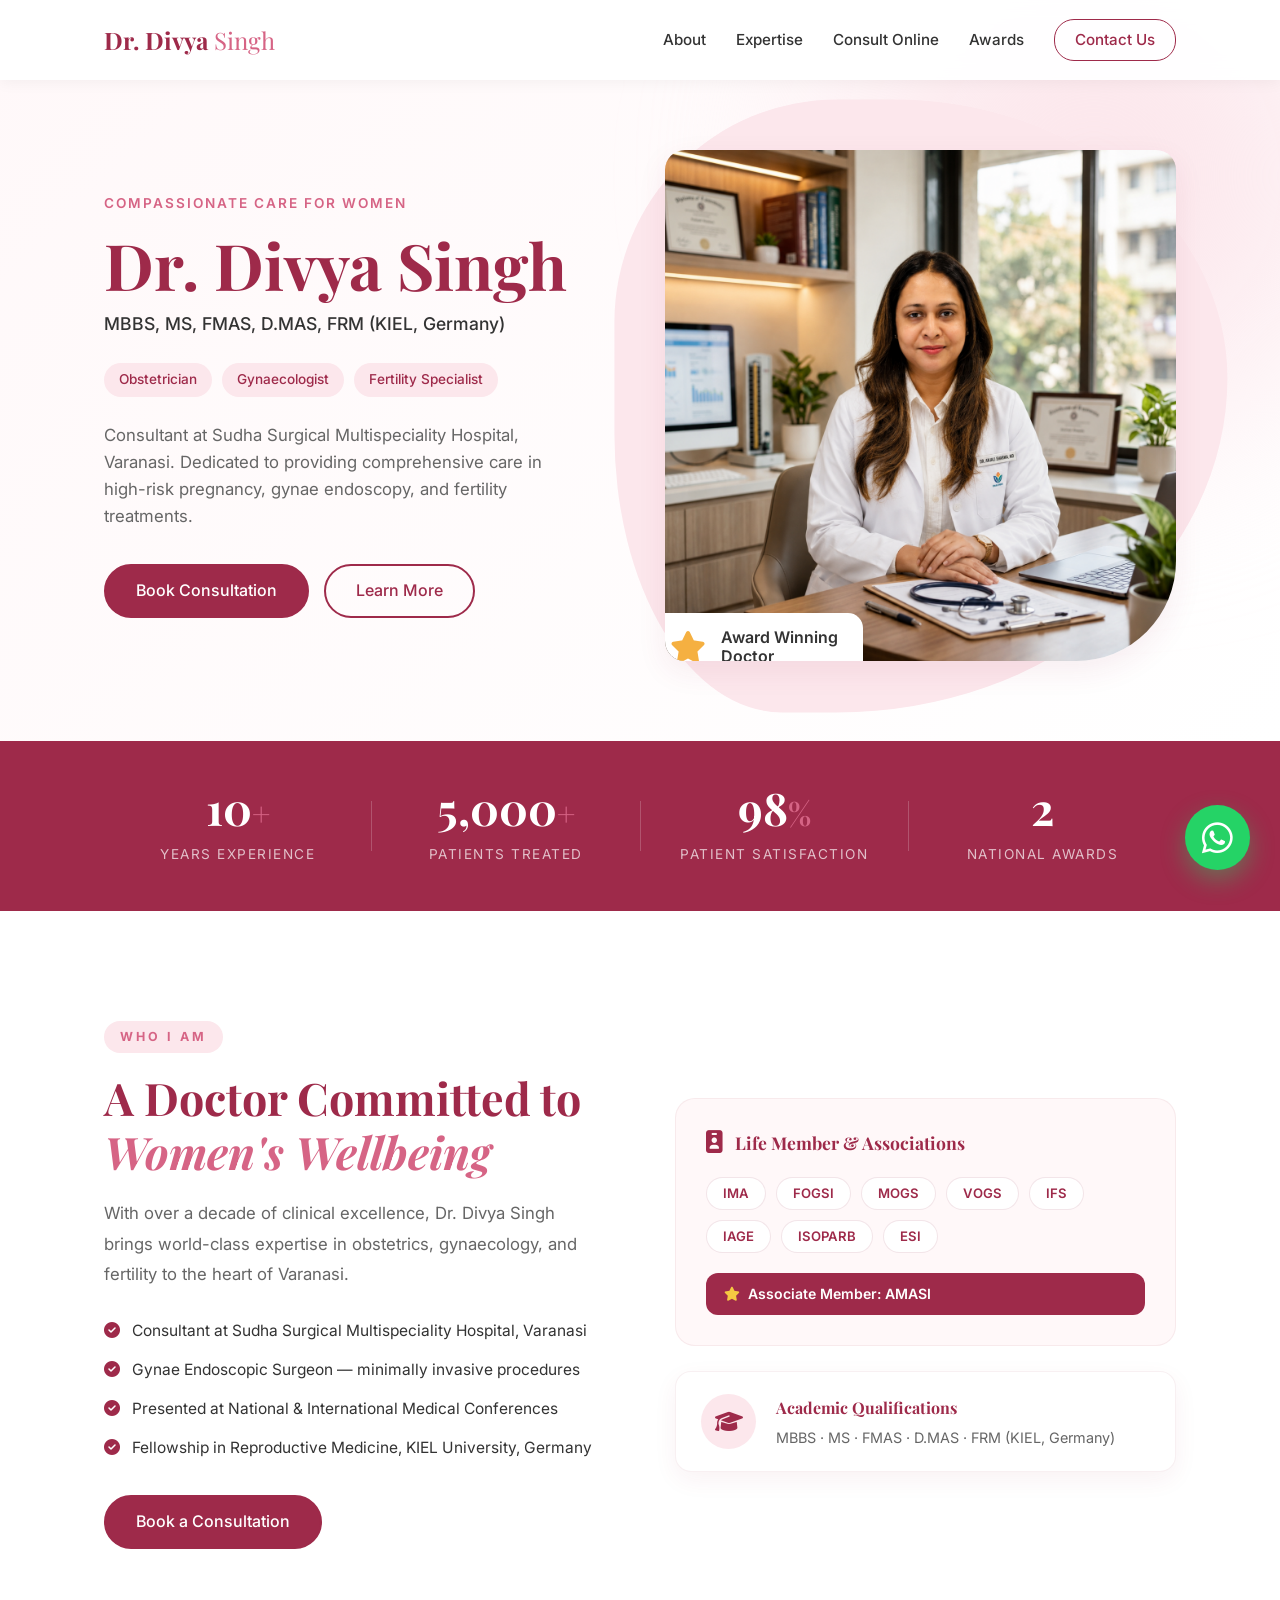
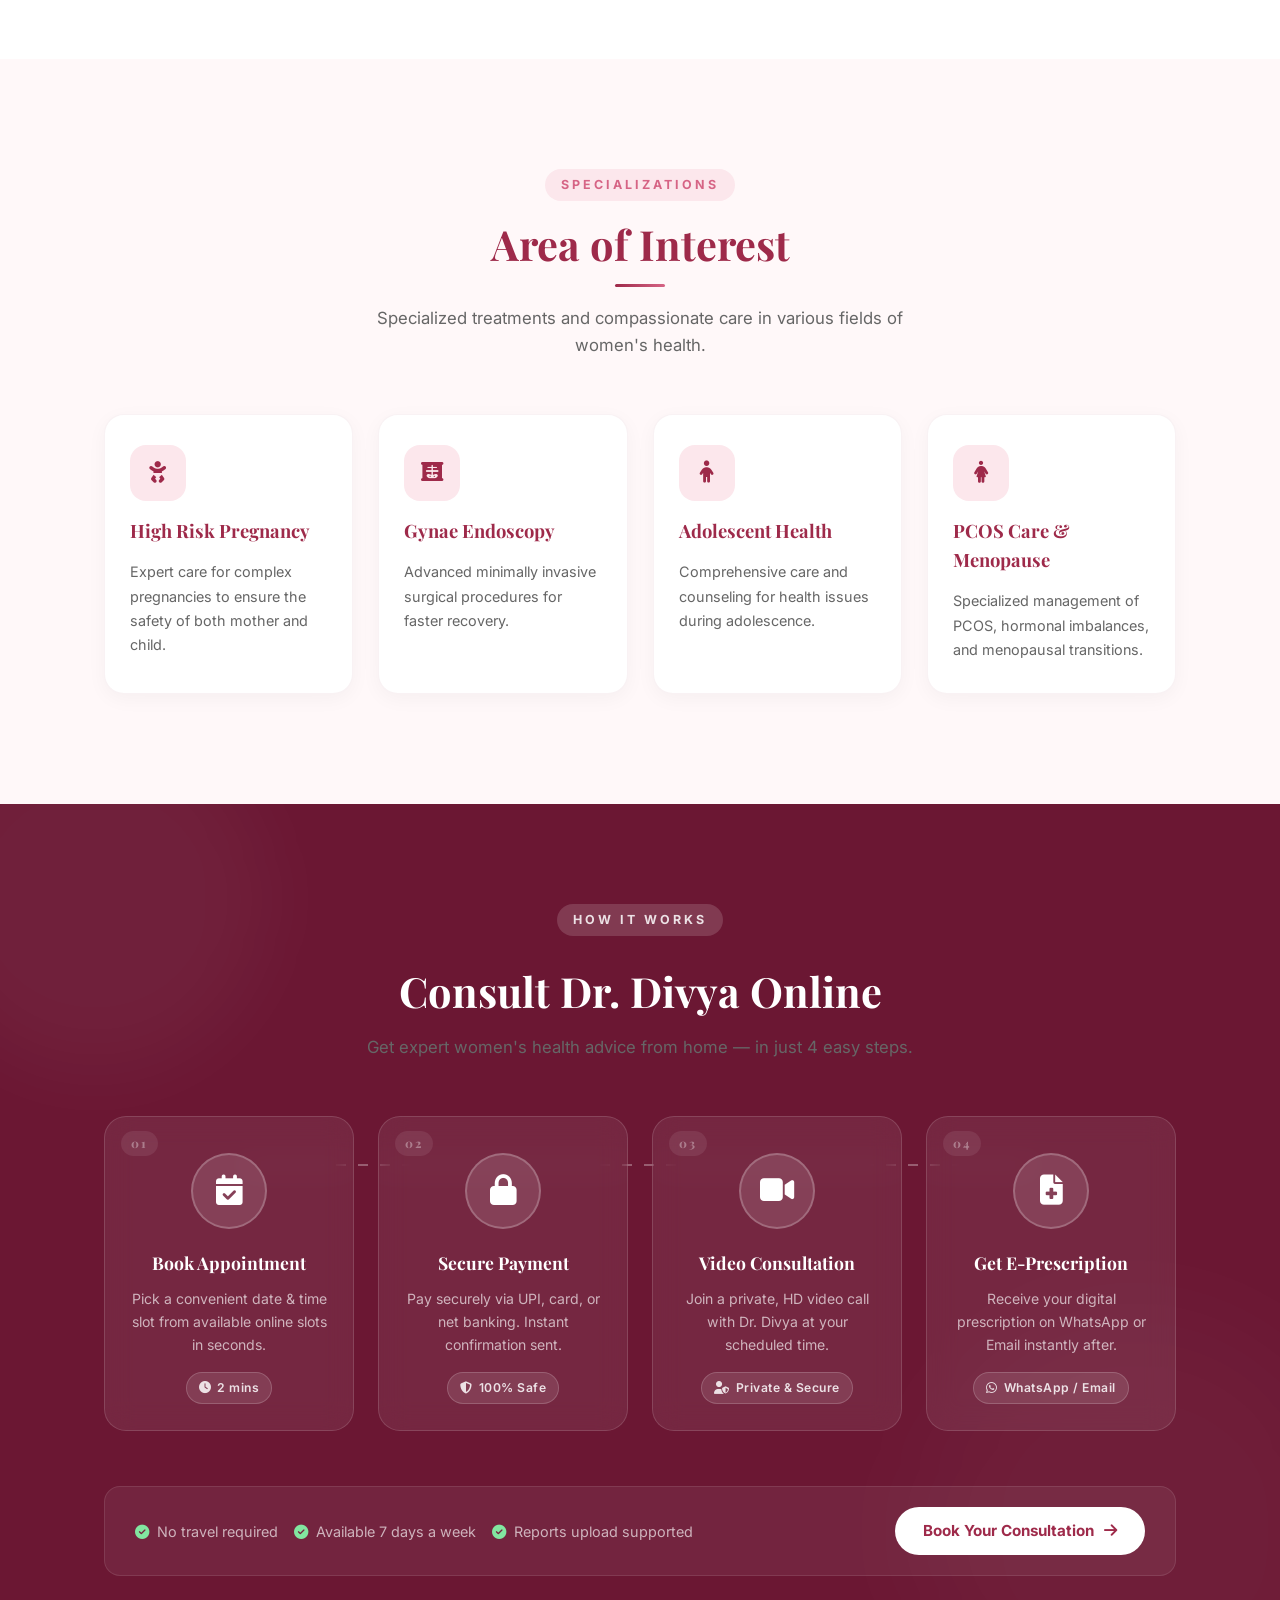
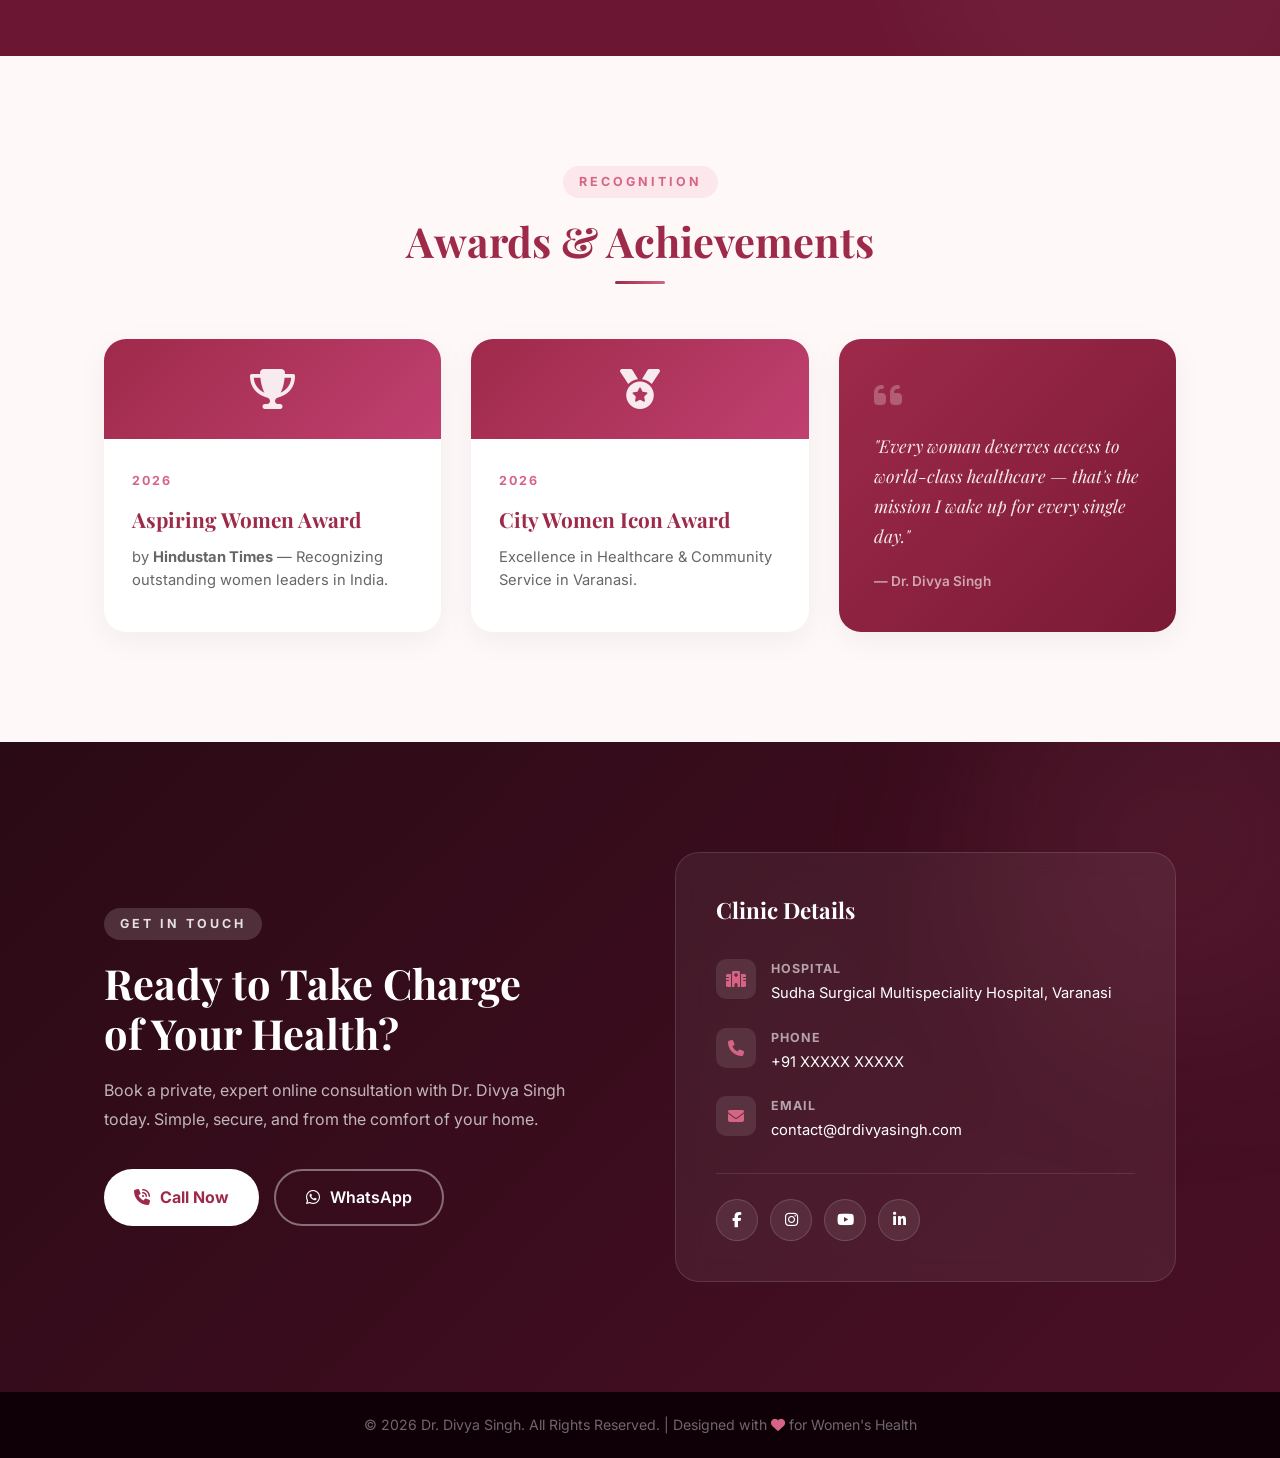
==== index.html @ b41fccde "first commit" ====
<!DOCTYPE html>
<html lang="en">

<head>
    <meta charset="UTF-8">
    <meta name="viewport" content="width=device-width, initial-scale=1.0">
    <title>Dr. Divya Singh | Obstetrician & Gynaecologist</title>
    <meta name="description"
        content="Dr. Divya Singh is a highly experienced Obstetrician, Gynaecologist, and Fertility Specialist in Varanasi.">
    <link rel="preconnect" href="https://fonts.googleapis.com">
    <link rel="preconnect" href="https://fonts.gstatic.com" crossorigin>
    <link
        href="https://fonts.googleapis.com/css2?family=Inter:wght@300;400;500;600&family=Playfair+Display:wght@500;600;700&display=swap"
        rel="stylesheet">
    <link rel="stylesheet" href="https://cdnjs.cloudflare.com/ajax/libs/font-awesome/6.4.0/css/all.min.css">
    <link rel="stylesheet" href="style.css">
</head>

<body>
    <!-- Navbar -->
    <nav class="navbar">
        <div class="container nav-container">
            <a href="#" class="logo">Dr. Divya <span>Singh</span></a>
            <ul class="nav-links">
                <li><a href="#about">About</a></li>
                <li><a href="#expertise">Expertise</a></li>
                <li><a href="#process">Consult Online</a></li>
                <li><a href="#awards">Awards</a></li>
                <li><a href="#contact" class="btn-outline">Contact Us</a></li>
            </ul>
            <div class="hamburger">
                <i class="fas fa-bars"></i>
            </div>
        </div>
    </nav>

    <!-- Hero Section -->
    <header class="hero" id="home">
        <div class="container hero-container">
            <div class="hero-content">
                <p class="subtitle">Compassionate Care for Women</p>
                <h1>Dr. Divya Singh</h1>
                <p class="qualifications">MBBS, MS, FMAS, D.MAS, FRM (KIEL, Germany)</p>
                <div class="hero-tags">
                    <span class="tag">Obstetrician</span>
                    <span class="tag">Gynaecologist</span>
                    <span class="tag">Fertility Specialist</span>
                </div>
                <p class="description">Consultant at Sudha Surgical Multispeciality Hospital, Varanasi. Dedicated to
                    providing comprehensive care in high-risk pregnancy, gynae endoscopy, and fertility treatments.</p>
                <div class="hero-buttons">
                    <a href="#contact" class="btn-primary">Book Consultation</a>
                    <a href="#about" class="btn-secondary">Learn More</a>
                </div>
            </div>
            <div class="hero-image">
                <div class="image-wrapper">
                    <img src="assets/dr_divya.png" alt="Dr. Divya Singh">
                    <div class="experience-badge">
                        <i class="fas fa-star"></i>
                        <span>Award Winning<br>Doctor</span>
                    </div>
                </div>
                <div class="blob-bg"></div>
            </div>
        </div>
    </header>

    <!-- Stats Bar -->
    <section class="stats-bar">
        <div class="container stats-container">
            <div class="stat-item">
                <span class="stat-number" data-target="10">0</span><span class="stat-suffix">+</span>
                <p>Years Experience</p>
            </div>
            <div class="stat-divider"></div>
            <div class="stat-item">
                <span class="stat-number" data-target="5000">0</span><span class="stat-suffix">+</span>
                <p>Patients Treated</p>
            </div>
            <div class="stat-divider"></div>
            <div class="stat-item">
                <span class="stat-number" data-target="98">0</span><span class="stat-suffix">%</span>
                <p>Patient Satisfaction</p>
            </div>
            <div class="stat-divider"></div>
            <div class="stat-item">
                <span class="stat-number" data-target="2">0</span><span class="stat-suffix"></span>
                <p>National Awards</p>
            </div>
        </div>
    </section>

    <!-- About Section -->
    <section class="about" id="about">
        <div class="container">
            <div class="about-layout">
                <div class="about-left reveal-left">
                    <span class="eyebrow-label">Who I Am</span>
                    <h2>A Doctor Committed to<br><em>Women's Wellbeing</em></h2>
                    <p class="about-lead">With over a decade of clinical excellence, Dr. Divya Singh brings world-class
                        expertise in obstetrics, gynaecology, and fertility to the heart of Varanasi.</p>
                    <div class="about-highlights">
                        <div class="highlight-row">
                            <i class="fas fa-circle-check"></i>
                            <span>Consultant at Sudha Surgical Multispeciality Hospital, Varanasi</span>
                        </div>
                        <div class="highlight-row">
                            <i class="fas fa-circle-check"></i>
                            <span>Gynae Endoscopic Surgeon — minimally invasive procedures</span>
                        </div>
                        <div class="highlight-row">
                            <i class="fas fa-circle-check"></i>
                            <span>Presented at National & International Medical Conferences</span>
                        </div>
                        <div class="highlight-row">
                            <i class="fas fa-circle-check"></i>
                            <span>Fellowship in Reproductive Medicine, KIEL University, Germany</span>
                        </div>
                    </div>
                    <a href="#contact" class="btn-primary">Book a Consultation</a>
                </div>
                <div class="about-right reveal-right">
                    <div class="memberships-card">
                        <div class="memberships-header">
                            <i class="fas fa-id-badge"></i>
                            <h3>Life Member & Associations</h3>
                        </div>
                        <div class="membership-chips">
                            <span>IMA</span>
                            <span>FOGSI</span>
                            <span>MOGS</span>
                            <span>VOGS</span>
                            <span>IFS</span>
                            <span>IAGE</span>
                            <span>ISOPARB</span>
                            <span>ESI</span>
                        </div>
                        <div class="associate-tag">
                            <i class="fas fa-star"></i> Associate Member: AMASI
                        </div>
                    </div>
                    <div class="qual-card">
                        <div class="qual-icon"><i class="fas fa-graduation-cap"></i></div>
                        <div>
                            <h4>Academic Qualifications</h4>
                            <p>MBBS · MS · FMAS · D.MAS · FRM (KIEL, Germany)</p>
                        </div>
                    </div>
                </div>
            </div>
        </div>
    </section>

    <!-- Expertise Section -->
    <section class="expertise" id="expertise">
        <div class="container">
            <div class="section-title text-center reveal-up">
                <span class="eyebrow-label">Specializations</span>
                <h2>Area of Interest</h2>
                <div class="divider"></div>
                <p>Specialized treatments and compassionate care in various fields of women's health.</p>
            </div>
            <div class="expertise-grid">
                <div class="expertise-card">
                    <div class="icon-circle">
                        <i class="fas fa-baby"></i>
                    </div>
                    <h3>High Risk Pregnancy</h3>
                    <p>Expert care for complex pregnancies to ensure the safety of both mother and child.</p>
                </div>
                <div class="expertise-card">
                    <div class="icon-circle">
                        <i class="fas fa-x-ray"></i>
                    </div>
                    <h3>Gynae Endoscopy</h3>
                    <p>Advanced minimally invasive surgical procedures for faster recovery.</p>
                </div>
                <div class="expertise-card">
                    <div class="icon-circle">
                        <i class="fas fa-child"></i>
                    </div>
                    <h3>Adolescent Health</h3>
                    <p>Comprehensive care and counseling for health issues during adolescence.</p>
                </div>
                <div class="expertise-card">
                    <div class="icon-circle">
                        <i class="fas fa-female"></i>
                    </div>
                    <h3>PCOS Care & Menopause</h3>
                    <p>Specialized management of PCOS, hormonal imbalances, and menopausal transitions.</p>
                </div>
            </div>
        </div>
    </section>

    <!-- Online Consultation Process -->
    <section class="process" id="process">
        <div class="process-inner">
            <div class="container">
                <div class="section-title text-center reveal-up">
                    <span class="eyebrow-label light">How It Works</span>
                    <h2 class="process-heading">Consult Dr. Divya Online</h2>
                    <p class="process-subtext">Get expert women's health advice from home — in just 4 easy steps.</p>
                </div>

                <div class="process-timeline">
                    <div class="timeline-line"></div>

                    <div class="process-card reveal-up" style="--delay:0.1s">
                        <div class="process-card-top">
                            <div class="process-num">01</div>
                            <div class="process-icon-box">
                                <i class="fas fa-calendar-check"></i>
                            </div>
                        </div>
                        <div class="process-card-body">
                            <h3>Book Appointment</h3>
                            <p>Pick a convenient date & time slot from available online slots in seconds.</p>
                            <span class="process-tag"><i class="fas fa-clock"></i> 2 mins</span>
                        </div>
                    </div>

                    <div class="process-card reveal-up" style="--delay:0.2s">
                        <div class="process-card-top">
                            <div class="process-num">02</div>
                            <div class="process-icon-box">
                                <i class="fas fa-lock"></i>
                            </div>
                        </div>
                        <div class="process-card-body">
                            <h3>Secure Payment</h3>
                            <p>Pay securely via UPI, card, or net banking. Instant confirmation sent.</p>
                            <span class="process-tag"><i class="fas fa-shield-alt"></i> 100% Safe</span>
                        </div>
                    </div>

                    <div class="process-card reveal-up" style="--delay:0.3s">
                        <div class="process-card-top">
                            <div class="process-num">03</div>
                            <div class="process-icon-box">
                                <i class="fas fa-video"></i>
                            </div>
                        </div>
                        <div class="process-card-body">
                            <h3>Video Consultation</h3>
                            <p>Join a private, HD video call with Dr. Divya at your scheduled time.</p>
                            <span class="process-tag"><i class="fas fa-user-shield"></i> Private &amp; Secure</span>
                        </div>
                    </div>

                    <div class="process-card reveal-up" style="--delay:0.4s">
                        <div class="process-card-top">
                            <div class="process-num">04</div>
                            <div class="process-icon-box">
                                <i class="fas fa-file-medical"></i>
                            </div>
                        </div>
                        <div class="process-card-body">
                            <h3>Get E-Prescription</h3>
                            <p>Receive your digital prescription on WhatsApp or Email instantly after.</p>
                            <span class="process-tag"><i class="fab fa-whatsapp"></i> WhatsApp / Email</span>
                        </div>
                    </div>
                </div>

                <div class="process-bottom reveal-up" style="--delay:0.5s">
                    <p><i class="fas fa-circle-check"></i> No travel required &nbsp;&nbsp; <i
                            class="fas fa-circle-check"></i> Available 7 days a week &nbsp;&nbsp; <i
                            class="fas fa-circle-check"></i> Reports upload supported</p>
                    <a href="#contact" class="btn-process-cta">Book Your Consultation <i
                            class="fas fa-arrow-right"></i></a>
                </div>
            </div>
        </div>
    </section>




    <!-- Awards Section -->
    <section class="awards" id="awards">
        <div class="container">
            <div class="section-title text-center reveal-up">
                <span class="eyebrow-label">Recognition</span>
                <h2>Awards &amp; Achievements</h2>
                <div class="divider"></div>
            </div>
            <div class="awards-grid">
                <div class="award-card reveal-up" style="--delay:0.1s">
                    <div class="award-ribbon"><i class="fas fa-trophy"></i></div>
                    <div class="award-body">
                        <span class="award-year">2026</span>
                        <h3>Aspiring Women Award</h3>
                        <p>by <strong>Hindustan Times</strong> — Recognizing outstanding women leaders in India.</p>
                    </div>
                </div>
                <div class="award-card reveal-up" style="--delay:0.2s">
                    <div class="award-ribbon"><i class="fas fa-medal"></i></div>
                    <div class="award-body">
                        <span class="award-year">2026</span>
                        <h3>City Women Icon Award</h3>
                        <p>Excellence in Healthcare &amp; Community Service in Varanasi.</p>
                    </div>
                </div>
                <div class="award-card award-card--quote reveal-up" style="--delay:0.3s">
                    <i class="fas fa-quote-left quote-icon"></i>
                    <p>"Every woman deserves access to world-class healthcare — that's the mission I wake up for every
                        single day."</p>
                    <div class="quote-author">— Dr. Divya Singh</div>
                </div>
            </div>
        </div>
    </section>

    <!-- Contact / CTA Section -->
    <section class="cta-section" id="contact">
        <div class="cta-bg-overlay"></div>
        <div class="container cta-container">
            <div class="cta-content reveal-up">
                <span class="eyebrow-label light">Get In Touch</span>
                <h2>Ready to Take Charge<br>of Your Health?</h2>
                <p>Book a private, expert online consultation with Dr. Divya Singh today. Simple, secure, and from the
                    comfort of your home.</p>
                <div class="cta-buttons">
                    <a href="tel:+91XXXXXXXXXX" class="btn-white"><i class="fas fa-phone-volume"></i> Call Now</a>
                    <a href="https://wa.me/91XXXXXXXXXX" class="btn-white-outline"><i class="fab fa-whatsapp"></i>
                        WhatsApp</a>
                </div>
            </div>
            <div class="contact-card reveal-right">
                <h3>Clinic Details</h3>
                <div class="contact-info-row">
                    <i class="fas fa-hospital-alt"></i>
                    <div>
                        <strong>Hospital</strong>
                        <p>Sudha Surgical Multispeciality Hospital, Varanasi</p>
                    </div>
                </div>
                <div class="contact-info-row">
                    <i class="fas fa-phone"></i>
                    <div>
                        <strong>Phone</strong>
                        <p>+91 XXXXX XXXXX</p>
                    </div>
                </div>
                <div class="contact-info-row">
                    <i class="fas fa-envelope"></i>
                    <div>
                        <strong>Email</strong>
                        <p>contact@drdivyasingh.com</p>
                    </div>
                </div>
                <div class="contact-socials">
                    <a href="#"><i class="fab fa-facebook-f"></i></a>
                    <a href="#"><i class="fab fa-instagram"></i></a>
                    <a href="#"><i class="fab fa-youtube"></i></a>
                    <a href="#"><i class="fab fa-linkedin-in"></i></a>
                </div>
            </div>
        </div>
    </section>

    <!-- Footer -->
    <footer>
        <div class="footer-bottom-bar">
            <p>&copy; 2026 Dr. Divya Singh. All Rights Reserved. | Designed with <i class="fas fa-heart"></i> for
                Women's Health</p>
        </div>
    </footer>

    <!-- Floating WhatsApp Button -->
    <a href="https://wa.me/91XXXXXXXXXX" class="floating-whatsapp" target="_blank" rel="noopener noreferrer" aria-label="Chat with us on WhatsApp">
        <i class="fab fa-whatsapp"></i>
    </a>

    <script src="script.js"></script>
</body>

</html>
---- style.css ----
:root {
    --primary: #9e2a4a;
    /* Deep rose / maroon */
    --primary-light: #d66485;
    --secondary: #fce7ec;
    /* Very soft pink */
    --text-main: #333333;
    --text-light: #666666;
    --bg-main: #ffffff;
    --bg-alt: #fff8f9;
    --font-heading: 'Playfair Display', serif;
    --font-body: 'Inter', sans-serif;
    --transition: all 0.3s cubic-bezier(0.25, 0.8, 0.25, 1);
    --shadow: 0 10px 30px rgba(158, 42, 74, 0.08);
}

* {
    margin: 0;
    padding: 0;
    box-sizing: border-box;
}

html {
    scroll-behavior: smooth;
}

body {
    font-family: var(--font-body);
    color: var(--text-main);
    background-color: var(--bg-main);
    line-height: 1.6;
    overflow-x: hidden;
}

.container {
    max-width: 1200px;
    margin: 0 auto;
    padding: 0 5%;
}

h1,
h2,
h3,
h4,
h5,
h6 {
    font-family: var(--font-heading);
    color: var(--primary);
}

a {
    text-decoration: none;
    color: inherit;
}

ul {
    list-style: none;
}

/* Buttons */
.btn-primary {
    display: inline-block;
    background-color: var(--primary);
    color: white;
    padding: 12px 30px;
    border-radius: 30px;
    font-weight: 500;
    transition: var(--transition);
    border: 2px solid var(--primary);
}

.btn-primary:hover {
    background-color: transparent;
    color: var(--primary);
}

.btn-secondary {
    display: inline-block;
    background-color: transparent;
    color: var(--primary);
    padding: 12px 30px;
    border-radius: 30px;
    font-weight: 500;
    transition: var(--transition);
    border: 2px solid var(--primary);
}

.btn-secondary:hover {
    background-color: var(--primary);
    color: white;
}

.btn-outline {
    display: inline-block;
    border: 1px solid var(--primary);
    color: var(--primary);
    padding: 8px 20px;
    border-radius: 20px;
    transition: var(--transition);
}

.btn-outline:hover {
    background-color: var(--primary);
    color: white;
}

/* Navbar */
.navbar {
    position: fixed;
    top: 0;
    left: 0;
    width: 100%;
    background: rgba(255, 255, 255, 0.95);
    backdrop-filter: blur(10px);
    z-index: 1000;
    box-shadow: 0 2px 15px rgba(0, 0, 0, 0.05);
    transition: var(--transition);
}

.nav-container {
    display: flex;
    justify-content: space-between;
    align-items: center;
    height: 80px;
}

.logo {
    font-family: var(--font-heading);
    font-size: 1.5rem;
    font-weight: 700;
    color: var(--primary);
}

.logo span {
    font-weight: 400;
    color: var(--primary-light);
}

.nav-links {
    display: flex;
    align-items: center;
    gap: 30px;
}

.nav-links li a {
    font-size: 0.95rem;
    font-weight: 500;
    transition: var(--transition);
}

.nav-links li a:not(.btn-outline):hover {
    color: var(--primary-light);
}

.hamburger {
    display: none;
    font-size: 1.5rem;
    color: var(--primary);
    cursor: pointer;
}

/* Hero Section */
.hero {
    padding: 150px 0 80px;
    background: linear-gradient(135deg, var(--bg-alt) 0%, #ffffff 100%);
    position: relative;
    overflow: hidden;
}

.hero::before {
    content: '';
    position: absolute;
    top: -10%;
    right: -5%;
    width: 500px;
    height: 500px;
    background: var(--secondary);
    border-radius: 50%;
    filter: blur(100px);
    z-index: 0;
}

.hero-container {
    display: grid;
    grid-template-columns: 1fr 1fr;
    gap: 50px;
    align-items: center;
    position: relative;
    z-index: 1;
}

.subtitle {
    color: var(--primary-light);
    font-weight: 600;
    letter-spacing: 2px;
    text-transform: uppercase;
    font-size: 0.85rem;
    margin-bottom: 15px;
}

.hero h1 {
    font-size: 4rem;
    line-height: 1.1;
    margin-bottom: 10px;
}

.qualifications {
    font-size: 1.1rem;
    font-weight: 500;
    color: var(--text-main);
    margin-bottom: 25px;
}

.hero-tags {
    display: flex;
    flex-wrap: wrap;
    gap: 10px;
    margin-bottom: 25px;
}

.tag {
    background: var(--secondary);
    color: var(--primary);
    padding: 6px 15px;
    border-radius: 20px;
    font-size: 0.85rem;
    font-weight: 500;
}

.description {
    color: var(--text-light);
    font-size: 1.05rem;
    margin-bottom: 35px;
    max-width: 90%;
}

.hero-buttons {
    display: flex;
    gap: 15px;
}

.hero-image {
    position: relative;
}

.image-wrapper {
    position: relative;
    z-index: 2;
    border-radius: 20px 20px 100px 20px;
    overflow: hidden;
    box-shadow: var(--shadow);
}

.image-wrapper img {
    width: 100%;
    height: auto;
    display: block;
    object-fit: cover;
}

.blob-bg {
    position: absolute;
    top: 50%;
    left: 50%;
    transform: translate(-50%, -50%);
    width: 120%;
    height: 120%;
    background: var(--secondary);
    border-radius: 40% 60% 70% 30% / 40% 50% 60% 50%;
    z-index: 1;
    animation: morph 8s ease-in-out infinite alternate;
}

@keyframes morph {
    0% {
        border-radius: 40% 60% 70% 30% / 40% 50% 60% 50%;
    }

    100% {
        border-radius: 70% 30% 50% 50% / 30% 30% 70% 70%;
    }
}

.experience-badge {
    position: absolute;
    bottom: -20px;
    left: -20px;
    background: white;
    padding: 15px 25px;
    border-radius: 15px;
    box-shadow: 0 15px 35px rgba(0, 0, 0, 0.1);
    display: flex;
    align-items: center;
    gap: 15px;
    z-index: 3;
}

.experience-badge i {
    color: #f5b041;
    font-size: 2rem;
}

.experience-badge span {
    font-weight: 600;
    line-height: 1.2;
}

/* ===================== */
/* COMMON SECTION STYLES */
/* ===================== */
.section-title {
    margin-bottom: 55px;
}

.section-title h2 {
    font-size: 2.6rem;
    margin-bottom: 15px;
    line-height: 1.2;
}

.section-title p {
    color: var(--text-light);
    max-width: 600px;
    margin: 18px auto 0;
    font-size: 1.05rem;
}

.text-center {
    text-align: center;
}

.divider {
    height: 3px;
    width: 50px;
    background: linear-gradient(90deg, var(--primary), var(--primary-light));
    margin: 12px auto 0;
    border-radius: 2px;
}

.divider.align-left {
    margin: 12px 0 0;
}

.divider.divider-light {
    background: rgba(255, 255, 255, 0.5);
}

.eyebrow-label {
    display: inline-block;
    font-size: 0.78rem;
    font-weight: 700;
    letter-spacing: 3px;
    text-transform: uppercase;
    color: var(--primary-light);
    background: var(--secondary);
    padding: 6px 16px;
    border-radius: 30px;
    margin-bottom: 18px;
}

.eyebrow-label.light {
    color: rgba(255, 255, 255, 0.85);
    background: rgba(255, 255, 255, 0.15);
}

/* ============= */
/* STATS BAR     */
/* ============= */
.stats-bar {
    background: var(--primary);
    padding: 35px 0;
}

.stats-container {
    display: flex;
    justify-content: center;
    align-items: center;
    gap: 0;
    flex-wrap: wrap;
}

.stat-item {
    text-align: center;
    flex: 1;
    min-width: 150px;
    padding: 10px 20px;
}

.stat-item .stat-number {
    font-family: var(--font-heading);
    font-size: 2.8rem;
    font-weight: 700;
    color: white;
    line-height: 1;
}

.stat-suffix {
    font-family: var(--font-heading);
    font-size: 2rem;
    color: var(--primary-light);
    font-weight: 700;
}

.stat-item p {
    color: rgba(255, 255, 255, 0.7);
    font-size: 0.85rem;
    margin-top: 6px;
    text-transform: uppercase;
    letter-spacing: 1.5px;
}

.stat-divider {
    width: 1px;
    height: 50px;
    background: rgba(255, 255, 255, 0.2);
}

/* ============= */
/* ABOUT SECTION */
/* ============= */
.about {
    padding: 110px 0;
    background: #fff;
}

.about-layout {
    display: grid;
    grid-template-columns: 1fr 1fr;
    gap: 70px;
    align-items: center;
}

.about-left h2 {
    font-size: 2.8rem;
    line-height: 1.2;
    margin-bottom: 20px;
}

.about-left h2 em {
    font-style: italic;
    color: var(--primary-light);
}

.about-lead {
    color: var(--text-light);
    font-size: 1.05rem;
    margin-bottom: 30px;
    line-height: 1.8;
}

.about-highlights {
    display: flex;
    flex-direction: column;
    gap: 14px;
    margin-bottom: 35px;
}

.highlight-row {
    display: flex;
    align-items: flex-start;
    gap: 12px;
    font-size: 0.97rem;
    color: var(--text-main);
}

.highlight-row i {
    color: var(--primary);
    font-size: 1rem;
    margin-top: 3px;
    flex-shrink: 0;
}

.about-right {
    display: flex;
    flex-direction: column;
    gap: 25px;
}

.memberships-card {
    background: var(--bg-alt);
    border-radius: 20px;
    padding: 30px;
    border: 1px solid rgba(158, 42, 74, 0.07);
}

.memberships-header {
    display: flex;
    align-items: center;
    gap: 12px;
    margin-bottom: 20px;
}

.memberships-header i {
    font-size: 1.4rem;
    color: var(--primary);
}

.memberships-header h3 {
    font-size: 1.1rem;
    margin: 0;
}

.membership-chips {
    display: flex;
    flex-wrap: wrap;
    gap: 10px;
    margin-bottom: 20px;
}

.membership-chips span {
    background: white;
    border: 1px solid rgba(158, 42, 74, 0.12);
    color: var(--primary);
    padding: 5px 16px;
    border-radius: 30px;
    font-size: 0.82rem;
    font-weight: 600;
}

.associate-tag {
    background: var(--primary);
    color: white;
    padding: 10px 18px;
    border-radius: 12px;
    font-size: 0.88rem;
    font-weight: 600;
    display: flex;
    align-items: center;
    gap: 8px;
}

.associate-tag i {
    color: #f5c842;
}

.qual-card {
    background: white;
    border-radius: 16px;
    padding: 22px 25px;
    display: flex;
    align-items: center;
    gap: 20px;
    box-shadow: 0 8px 25px rgba(158, 42, 74, 0.06);
    border: 1px solid rgba(158, 42, 74, 0.07);
}

.qual-icon {
    width: 55px;
    height: 55px;
    background: var(--secondary);
    border-radius: 50%;
    display: flex;
    align-items: center;
    justify-content: center;
    font-size: 1.4rem;
    color: var(--primary);
    flex-shrink: 0;
}

.qual-card h4 {
    font-size: 1rem;
    margin-bottom: 5px;
}

.qual-card p {
    color: var(--text-light);
    font-size: 0.9rem;
}

/* ================ */
/* EXPERTISE SECTION */
/* ================ */
.expertise {
    padding: 110px 0;
    background: var(--bg-alt);
}

.expertise-grid {
    display: grid;
    grid-template-columns: repeat(4, 1fr);
    gap: 25px;
}

.expertise-card {
    background: white;
    border-radius: 20px;
    padding: 30px 25px;
    display: flex;
    flex-direction: column;
    gap: 15px;
    box-shadow: 0 5px 20px rgba(0, 0, 0, 0.04);
    border: 1px solid rgba(158, 42, 74, 0.06);
    transition: var(--transition);
    animation-delay: var(--delay, 0s);
    cursor: pointer;
}

.expertise-card:hover {
    transform: translateY(-8px);
    box-shadow: 0 20px 40px rgba(158, 42, 74, 0.1);
    border-color: rgba(158, 42, 74, 0.15);
}

.ec-top {
    display: flex;
    justify-content: space-between;
    align-items: center;
}

.icon-circle {
    width: 56px;
    height: 56px;
    background: var(--secondary);
    border-radius: 16px;
    display: flex;
    align-items: center;
    justify-content: center;
    font-size: 1.4rem;
    color: var(--primary);
    transition: var(--transition);
}

.expertise-card:hover .icon-circle {
    background: var(--primary);
    color: white;
}

.ec-tag {
    font-size: 0.72rem;
    font-weight: 700;
    letter-spacing: 1.5px;
    text-transform: uppercase;
    color: var(--primary-light);
    background: var(--secondary);
    padding: 4px 10px;
    border-radius: 20px;
}

.expertise-card h3 {
    font-size: 1.15rem;
    margin: 0;
}

.expertise-card p {
    color: var(--text-light);
    font-size: 0.9rem;
    flex: 1;
    line-height: 1.7;
}

.ec-footer {
    width: 36px;
    height: 36px;
    border-radius: 50%;
    background: var(--bg-alt);
    display: flex;
    align-items: center;
    justify-content: center;
    color: var(--primary);
    transition: var(--transition);
    margin-top: auto;
}

.expertise-card:hover .ec-footer {
    background: var(--primary);
    color: white;
}

/* ================= */
/* PROCESS SECTION   */
/* ================= */
.process {
    padding: 0;
    position: relative;
}

.process-inner {
    background-color: #6b1733;
    /* Solid dark maroon color */
    padding: 100px 0 80px;
    position: relative;
    overflow: hidden;
    border-top: none;
    border-bottom: none;
}

/* Decorative blobs */
.process-inner::before {
    content: '';
    position: absolute;
    top: -80px;
    left: -80px;
    width: 350px;
    height: 350px;
    background: rgba(255, 255, 255, 0.04);
    border-radius: 50%;
    filter: blur(40px);
}

.process-inner::after {
    content: '';
    position: absolute;
    bottom: -100px;
    right: -80px;
    width: 450px;
    height: 450px;
    background: rgba(255, 255, 255, 0.03);
    border-radius: 50%;
    filter: blur(60px);
}

.process-heading {
    color: white !important;
    font-size: 2.6rem;
    margin-top: 12px;
}

.process-subtext {
    color: rgba(255, 255, 255, 0.7);
    font-size: 1.05rem;
    margin-top: 12px;
}

/* Timeline layout */
.process-timeline {
    display: grid;
    grid-template-columns: repeat(4, 1fr);
    gap: 24px;
    position: relative;
    margin-top: 55px;
    margin-bottom: 55px;
    z-index: 1;
}

.timeline-line {
    position: absolute;
    top: 48px;
    left: calc(12.5% + 10px);
    right: calc(12.5% + 10px);
    height: 2px;
    background: repeating-linear-gradient(to right,
            rgba(255, 255, 255, 0.3) 0px,
            rgba(255, 255, 255, 0.3) 10px,
            transparent 10px,
            transparent 22px);
    z-index: 0;
}

/* Individual step card */
.process-card {
    background: rgba(255, 255, 255, 0.07);
    backdrop-filter: blur(14px);
    -webkit-backdrop-filter: blur(14px);
    border: 1px solid rgba(255, 255, 255, 0.14);
    border-radius: 22px;
    overflow: hidden;
    transition: transform 0.35s ease, box-shadow 0.35s ease, background 0.35s ease;
    position: relative;
    z-index: 1;
}

.process-card:hover {
    transform: translateY(-10px);
    background: rgba(255, 255, 255, 0.12);
    box-shadow: 0 25px 50px rgba(0, 0, 0, 0.25);
}

.process-card-top {
    display: flex;
    flex-direction: column;
    align-items: center;
    padding: 28px 20px 20px;
    position: relative;
}

.process-num {
    position: absolute;
    top: 14px;
    left: 16px;
    font-family: var(--font-heading);
    font-size: 0.75rem;
    font-weight: 800;
    letter-spacing: 2px;
    color: rgba(255, 255, 255, 0.35);
    background: rgba(255, 255, 255, 0.08);
    border-radius: 20px;
    padding: 3px 10px;
}

.process-icon-box {
    width: 76px;
    height: 76px;
    border-radius: 50%;
    background: rgba(255, 255, 255, 0.12);
    border: 2px solid rgba(255, 255, 255, 0.22);
    display: flex;
    align-items: center;
    justify-content: center;
    font-size: 1.9rem;
    color: white;
    transition: var(--transition);
    box-shadow: 0 0 0 0 rgba(255, 255, 255, 0.1);
    margin-top: 8px;
}

.process-card:hover .process-icon-box {
    background: rgba(255, 255, 255, 0.22);
    box-shadow: 0 0 0 8px rgba(255, 255, 255, 0.06);
    transform: scale(1.05);
}

.process-card-body {
    padding: 0 22px 26px;
    text-align: center;
}

.process-card-body h3 {
    color: white;
    font-size: 1.1rem;
    margin-bottom: 10px;
}

.process-card-body p {
    color: rgba(255, 255, 255, 0.65);
    font-size: 0.88rem;
    line-height: 1.65;
    margin-bottom: 16px;
}

.process-tag {
    display: inline-flex;
    align-items: center;
    gap: 6px;
    background: rgba(255, 255, 255, 0.1);
    border: 1px solid rgba(255, 255, 255, 0.18);
    color: rgba(255, 255, 255, 0.85);
    font-size: 0.76rem;
    font-weight: 600;
    padding: 5px 12px;
    border-radius: 20px;
    letter-spacing: 0.5px;
}

/* Bottom strip */
.process-bottom {
    display: flex;
    justify-content: space-between;
    align-items: center;
    background: rgba(255, 255, 255, 0.06);
    border: 1px solid rgba(255, 255, 255, 0.1);
    border-radius: 16px;
    padding: 20px 30px;
    gap: 20px;
    flex-wrap: wrap;
    position: relative;
    z-index: 1;
}

.process-bottom p {
    color: rgba(255, 255, 255, 0.65);
    font-size: 0.9rem;
    margin: 0;
}

.process-bottom p i {
    color: #82e6a0;
    margin-right: 4px;
}

.btn-process-cta {
    display: inline-flex;
    align-items: center;
    gap: 10px;
    background: white;
    color: var(--primary);
    font-weight: 700;
    font-size: 0.95rem;
    padding: 12px 28px;
    border-radius: 40px;
    transition: var(--transition);
    white-space: nowrap;
}

.btn-process-cta:hover {
    background: var(--primary-light);
    color: white;
    transform: translateX(4px);
}

/* Responsive */
@media (max-width: 992px) {
    .process-timeline {
        grid-template-columns: 1fr 1fr;
        gap: 20px;
    }

    .timeline-line {
        display: none;
    }

    .process-bottom {
        flex-direction: column;
        text-align: center;
    }
}

@media (max-width: 576px) {
    .process-timeline {
        grid-template-columns: 1fr;
    }

    .process-heading {
        font-size: 2rem;
    }
}



/* ================= */
/* BENEFITS SECTION  */
/* ================= */
.benefits {
    padding: 110px 0;
    background: #fff;
}

.benefits-container {
    display: grid;
    grid-template-columns: 1fr 1fr;
    gap: 80px;
    align-items: center;
}

.benefits-image-col {
    position: relative;
}

.benefits-img-wrap {
    position: relative;
}

.benefits-img-wrap img {
    width: 100%;
    border-radius: 24px;
    box-shadow: 0 30px 60px rgba(0, 0, 0, 0.12);
    display: block;
}

.img-badge {
    position: absolute;
    bottom: -20px;
    left: -20px;
    background: white;
    padding: 15px 20px;
    border-radius: 16px;
    box-shadow: 0 15px 40px rgba(0, 0, 0, 0.1);
    display: flex;
    align-items: center;
    gap: 14px;
    z-index: 2;
}

.img-badge-2 {
    position: absolute;
    top: -20px;
    right: -20px;
    background: var(--primary);
    padding: 15px 20px;
    border-radius: 16px;
    box-shadow: 0 15px 40px rgba(158, 42, 74, 0.3);
    display: flex;
    align-items: center;
    gap: 14px;
    z-index: 2;
}

.img-badge i,
.img-badge-2 i {
    font-size: 1.6rem;
    color: var(--primary);
}

.img-badge-2 i {
    color: white;
}

.img-badge strong,
.img-badge-2 strong {
    display: block;
    font-size: 0.9rem;
    color: var(--text-main);
}

.img-badge-2 strong {
    color: white;
}

.img-badge span,
.img-badge-2 span {
    font-size: 0.78rem;
    color: var(--text-light);
}

.img-badge-2 span {
    color: rgba(255, 255, 255, 0.75);
}

.benefits-content h2 {
    font-size: 2.6rem;
    line-height: 1.2;
    margin-top: 18px;
    margin-bottom: 18px;
}

.benefits-list {
    display: flex;
    flex-direction: column;
    gap: 25px;
    margin-top: 35px;
}

.benefit-item {
    display: flex;
    align-items: flex-start;
    gap: 18px;
}

.benefit-icon {
    width: 50px;
    height: 50px;
    background: var(--secondary);
    border-radius: 14px;
    display: flex;
    align-items: center;
    justify-content: center;
    font-size: 1.3rem;
    color: var(--primary);
    flex-shrink: 0;
    transition: var(--transition);
}

.benefit-item:hover .benefit-icon {
    background: var(--primary);
    color: white;
}

.benefit-item h4 {
    font-size: 1.05rem;
    margin-bottom: 5px;
    color: var(--text-main);
}

.benefit-item p {
    font-size: 0.92rem;
    color: var(--text-light);
}

/* ============== */
/* AWARDS SECTION */
/* ============== */
.awards {
    padding: 110px 0;
    background: var(--bg-alt);
}

.awards-grid {
    display: grid;
    grid-template-columns: 1fr 1fr 1fr;
    gap: 30px;
}

.award-card {
    background: white;
    border-radius: 22px;
    overflow: hidden;
    box-shadow: 0 8px 30px rgba(0, 0, 0, 0.05);
    transition: var(--transition);
    animation-delay: var(--delay, 0s);
}

.award-card:hover {
    transform: translateY(-8px);
    box-shadow: 0 20px 45px rgba(158, 42, 74, 0.1);
}

.award-ribbon {
    background: linear-gradient(135deg, var(--primary) 0%, #c04070 100%);
    padding: 30px;
    display: flex;
    justify-content: center;
    align-items: center;
}

.award-ribbon i {
    font-size: 2.5rem;
    color: rgba(255, 255, 255, 0.9);
}

.award-body {
    padding: 28px;
}

.award-year {
    font-size: 0.78rem;
    font-weight: 700;
    letter-spacing: 2px;
    color: var(--primary-light);
    text-transform: uppercase;
}

.award-body h3 {
    font-size: 1.3rem;
    margin: 10px 0 10px;
}

.award-body p {
    color: var(--text-light);
    font-size: 0.92rem;
    line-height: 1.6;
}

.award-card--quote {
    background: linear-gradient(135deg, var(--primary) 0%, #7a1a35 100%);
    display: flex;
    flex-direction: column;
    justify-content: center;
    padding: 40px 35px;
}

.award-card--quote .award-ribbon {
    display: none;
}

.quote-icon {
    font-size: 2rem;
    color: rgba(255, 255, 255, 0.25);
    margin-bottom: 20px;
}

.award-card--quote p {
    color: rgba(255, 255, 255, 0.9);
    font-family: var(--font-heading);
    font-size: 1.1rem;
    font-style: italic;
    line-height: 1.7;
}

.quote-author {
    color: rgba(255, 255, 255, 0.6);
    font-size: 0.85rem;
    font-weight: 600;
    margin-top: 20px;
}

/* ============ */
/* CTA SECTION  */
/* ============ */
.cta-section {
    position: relative;
    padding: 110px 0;
    background: linear-gradient(135deg, #2a0a15 0%, #4a0f25 100%);
    overflow: hidden;
}

.cta-section::before {
    content: '';
    position: absolute;
    top: -100px;
    right: -100px;
    width: 400px;
    height: 400px;
    background: rgba(214, 100, 133, 0.1);
    border-radius: 50%;
    filter: blur(80px);
}

.cta-container {
    display: grid;
    grid-template-columns: 1fr 1fr;
    gap: 70px;
    align-items: center;
    position: relative;
    z-index: 1;
}

.cta-content h2 {
    color: white;
    font-size: 2.6rem;
    line-height: 1.2;
    margin-bottom: 18px;
}

.cta-content p {
    color: rgba(255, 255, 255, 0.7);
    font-size: 1rem;
    line-height: 1.8;
    margin-bottom: 35px;
}

.cta-buttons {
    display: flex;
    gap: 15px;
    flex-wrap: wrap;
}

.btn-white {
    display: inline-flex;
    align-items: center;
    gap: 10px;
    background: white;
    color: var(--primary);
    padding: 14px 30px;
    border-radius: 40px;
    font-weight: 700;
    transition: var(--transition);
}

.btn-white:hover {
    background: var(--primary-light);
    color: white;
}

.btn-white-outline {
    display: inline-flex;
    align-items: center;
    gap: 10px;
    background: transparent;
    color: white;
    padding: 14px 30px;
    border-radius: 40px;
    font-weight: 600;
    border: 2px solid rgba(255, 255, 255, 0.4);
    transition: var(--transition);
}

.btn-white-outline:hover {
    background: rgba(255, 255, 255, 0.1);
    border-color: white;
}

.contact-card {
    background: rgba(255, 255, 255, 0.06);
    backdrop-filter: blur(12px);
    border: 1px solid rgba(255, 255, 255, 0.12);
    border-radius: 24px;
    padding: 40px;
}

.contact-card h3 {
    color: white;
    font-size: 1.4rem;
    margin-bottom: 30px;
}

.contact-info-row {
    display: flex;
    align-items: flex-start;
    gap: 15px;
    margin-bottom: 22px;
}

.contact-info-row i {
    width: 40px;
    height: 40px;
    background: rgba(255, 255, 255, 0.1);
    border-radius: 10px;
    display: flex;
    align-items: center;
    justify-content: center;
    color: var(--primary-light);
    font-size: 1rem;
    flex-shrink: 0;
}

.contact-info-row strong {
    color: rgba(255, 255, 255, 0.6);
    font-size: 0.78rem;
    text-transform: uppercase;
    letter-spacing: 1px;
    display: block;
    margin-bottom: 3px;
}

.contact-info-row p {
    color: white;
    font-size: 0.92rem;
    margin: 0;
}

.contact-socials {
    display: flex;
    gap: 12px;
    margin-top: 30px;
    padding-top: 25px;
    border-top: 1px solid rgba(255, 255, 255, 0.1);
}

.contact-socials a {
    width: 42px;
    height: 42px;
    background: rgba(255, 255, 255, 0.08);
    border: 1px solid rgba(255, 255, 255, 0.15);
    border-radius: 50%;
    display: flex;
    align-items: center;
    justify-content: center;
    color: white;
    font-size: 0.95rem;
    transition: var(--transition);
}

.contact-socials a:hover {
    background: var(--primary);
    border-color: var(--primary);
    transform: translateY(-3px);
}

/* ======= */
/* FOOTER  */
/* ======= */
.footer-bottom-bar {
    background: #0f0007;
    padding: 22px 5%;
    text-align: center;
    color: rgba(255, 255, 255, 0.4);
    font-size: 0.88rem;
}

.footer-bottom-bar i {
    color: var(--primary-light);
}

/* ===================== */
/* REVEAL ANIMATIONS     */
/* ===================== */
.reveal-up,
.reveal-left,
.reveal-right {
    opacity: 0;
    transition: opacity 0.7s ease, transform 0.7s ease;
}

.reveal-up {
    transform: translateY(40px);
}

.reveal-left {
    transform: translateX(-40px);
}

.reveal-right {
    transform: translateX(40px);
}

.reveal-up.visible,
.reveal-left.visible,
.reveal-right.visible {
    opacity: 1;
    transform: translate(0);
}

/* ============= */
/* RESPONSIVE    */
/* ============= */
@media (max-width: 1100px) {
    .expertise-grid {
        grid-template-columns: repeat(2, 1fr);
    }

    .awards-grid {
        grid-template-columns: 1fr 1fr;
    }

    .award-card--quote {
        grid-column: span 2;
    }
}

@media (max-width: 992px) {
    .about-layout {
        grid-template-columns: 1fr;
        gap: 40px;
    }

    .benefits-container {
        grid-template-columns: 1fr;
        gap: 50px;
    }

    .cta-container {
        grid-template-columns: 1fr;
        gap: 40px;
    }

    .process-grid {
        grid-template-columns: 1fr 1fr;
        gap: 30px;
    }

    .process-arrow {
        display: none;
    }

    .stats-container {
        flex-wrap: wrap;
    }

    .stat-divider {
        display: none;
    }

    .stat-item {
        min-width: 45%;
    }

    .img-badge-2 {
        top: -15px;
        right: -10px;
    }
}

@media (max-width: 768px) {
    .hamburger {
        display: block;
    }

    .nav-links {
        position: absolute;
        top: 80px;
        left: -100%;
        width: 100%;
        background: white;
        flex-direction: column;
        padding: 30px 0;
        box-shadow: 0 10px 15px rgba(0, 0, 0, 0.05);
        transition: var(--transition);
    }

    .nav-links.active {
        left: 0;
    }

    .hero-container {
        grid-template-columns: 1fr;
        text-align: center;
    }

    .hero-tags,
    .hero-buttons {
        justify-content: center;
    }

    .description {
        margin: 0 auto 30px;
    }

    .expertise-grid {
        grid-template-columns: 1fr;
    }

    .awards-grid {
        grid-template-columns: 1fr;
    }

    .award-card--quote {
        grid-column: span 1;
    }

    .process-grid {
        grid-template-columns: 1fr;
    }

    .section-title h2 {
        font-size: 2rem;
    }

    .about-left h2 {
        font-size: 2rem;
    }

    .cta-content h2 {
        font-size: 2rem;
    }

    .benefits-content h2 {
        font-size: 2rem;
    }

    .img-badge {
        left: 5px;
        bottom: -15px;
    }

    .img-badge-2 {
        right: 5px;
        top: -15px;
    }

    .experience-badge {
        left: 50%;
        transform: translateX(-50%);
    }
}

/* ================= */
/* FLOATING WHATSAPP */
/* ================= */
.floating-whatsapp {
    position: fixed;
    bottom: 30px;
    right: 30px;
    width: 65px;
    height: 65px;
    background-color: #25d366;
    color: white;
    border-radius: 50%;
    display: flex;
    align-items: center;
    justify-content: center;
    font-size: 2.2rem;
    box-shadow: 0 10px 25px rgba(37, 211, 102, 0.4);
    z-index: 9999;
    text-decoration: none;
    transition: var(--transition);
    animation: bounce 2s infinite, glow 3s infinite;
}

.floating-whatsapp:hover {
    transform: scale(1.1) translateY(-5px);
    box-shadow: 0 15px 35px rgba(37, 211, 102, 0.6);
    color: white;
}

@keyframes bounce {
    0%, 20%, 50%, 80%, 100% {
        transform: translateY(0);
    }
    40% {
        transform: translateY(-10px);
    }
    60% {
        transform: translateY(-5px);
    }
}

@keyframes glow {
    0% {
        box-shadow: 0 0 0 0 rgba(37, 211, 102, 0.5);
    }
    70% {
        box-shadow: 0 0 0 15px rgba(37, 211, 102, 0);
    }
    100% {
        box-shadow: 0 0 0 0 rgba(37, 211, 102, 0);
    }
}

@media (max-width: 768px) {
    .floating-whatsapp {
        bottom: 20px;
        right: 20px;
        width: 55px;
        height: 55px;
        font-size: 1.8rem;
    }
}
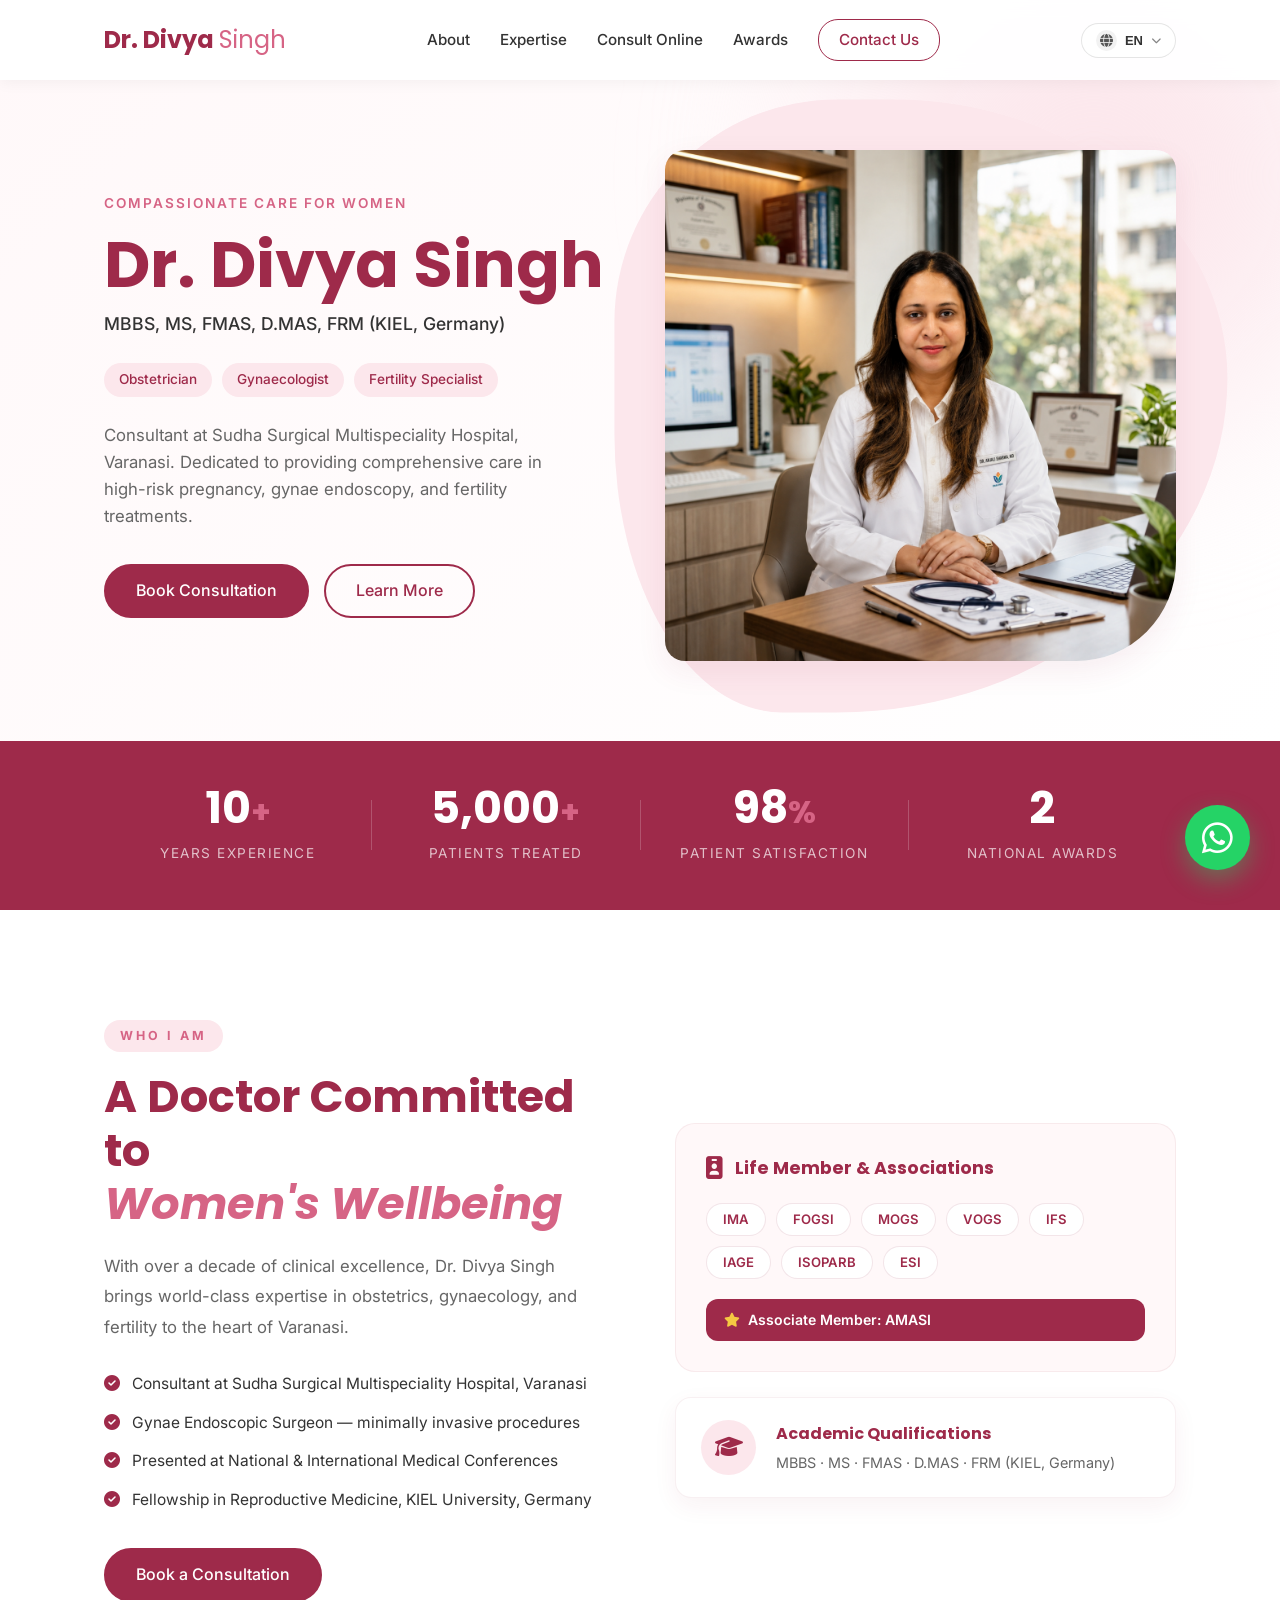
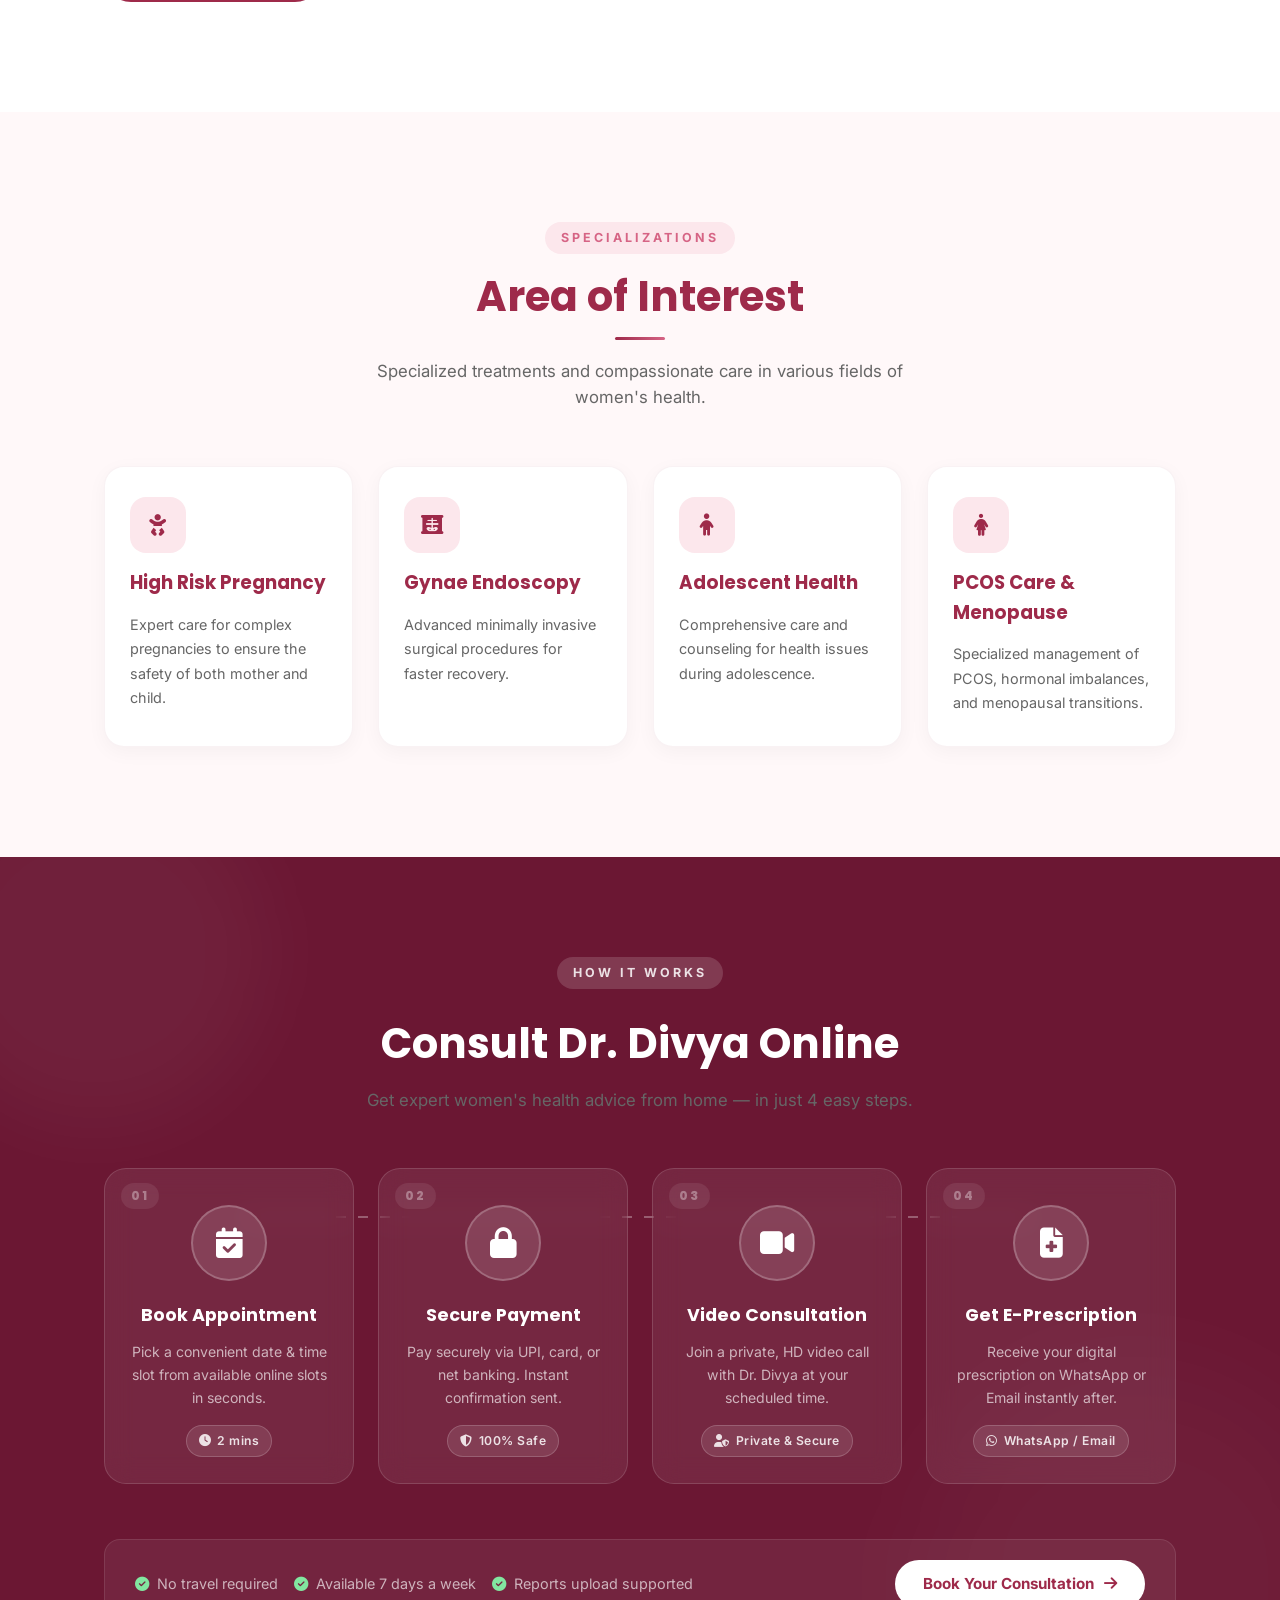
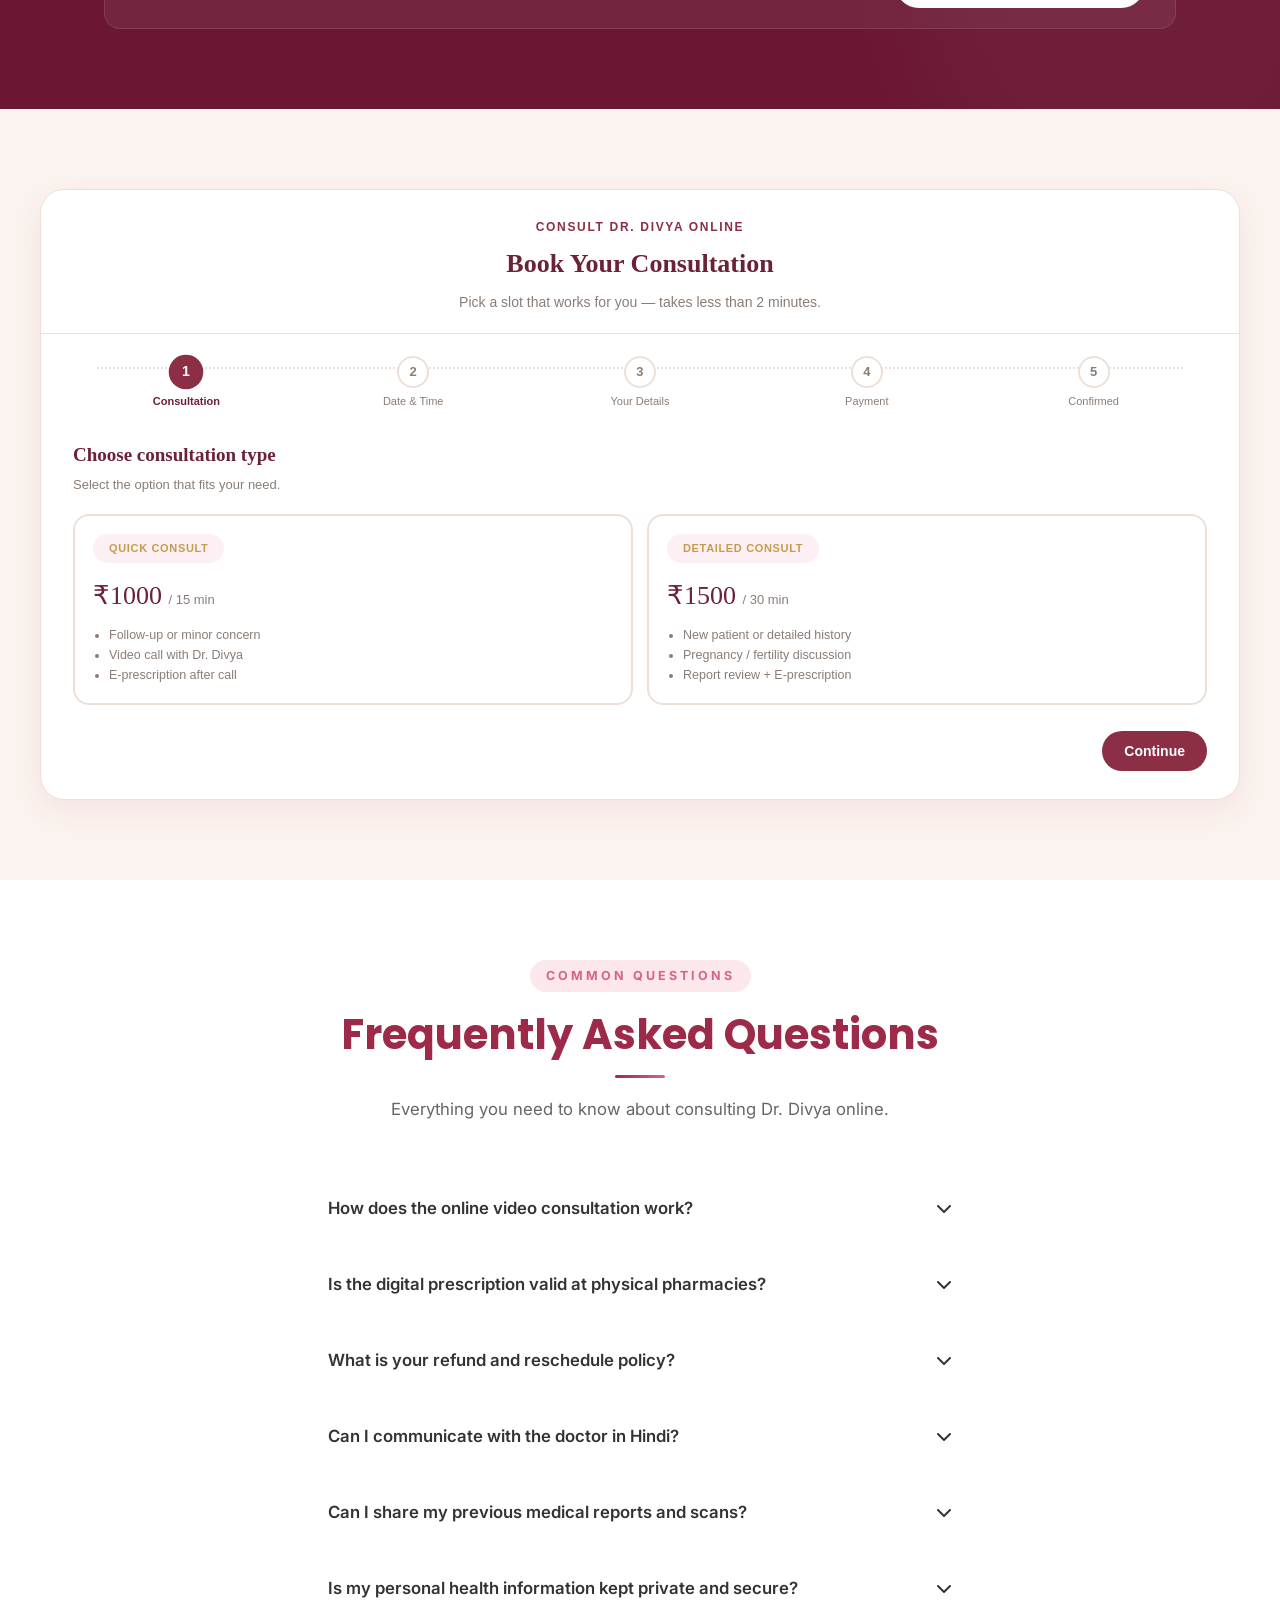
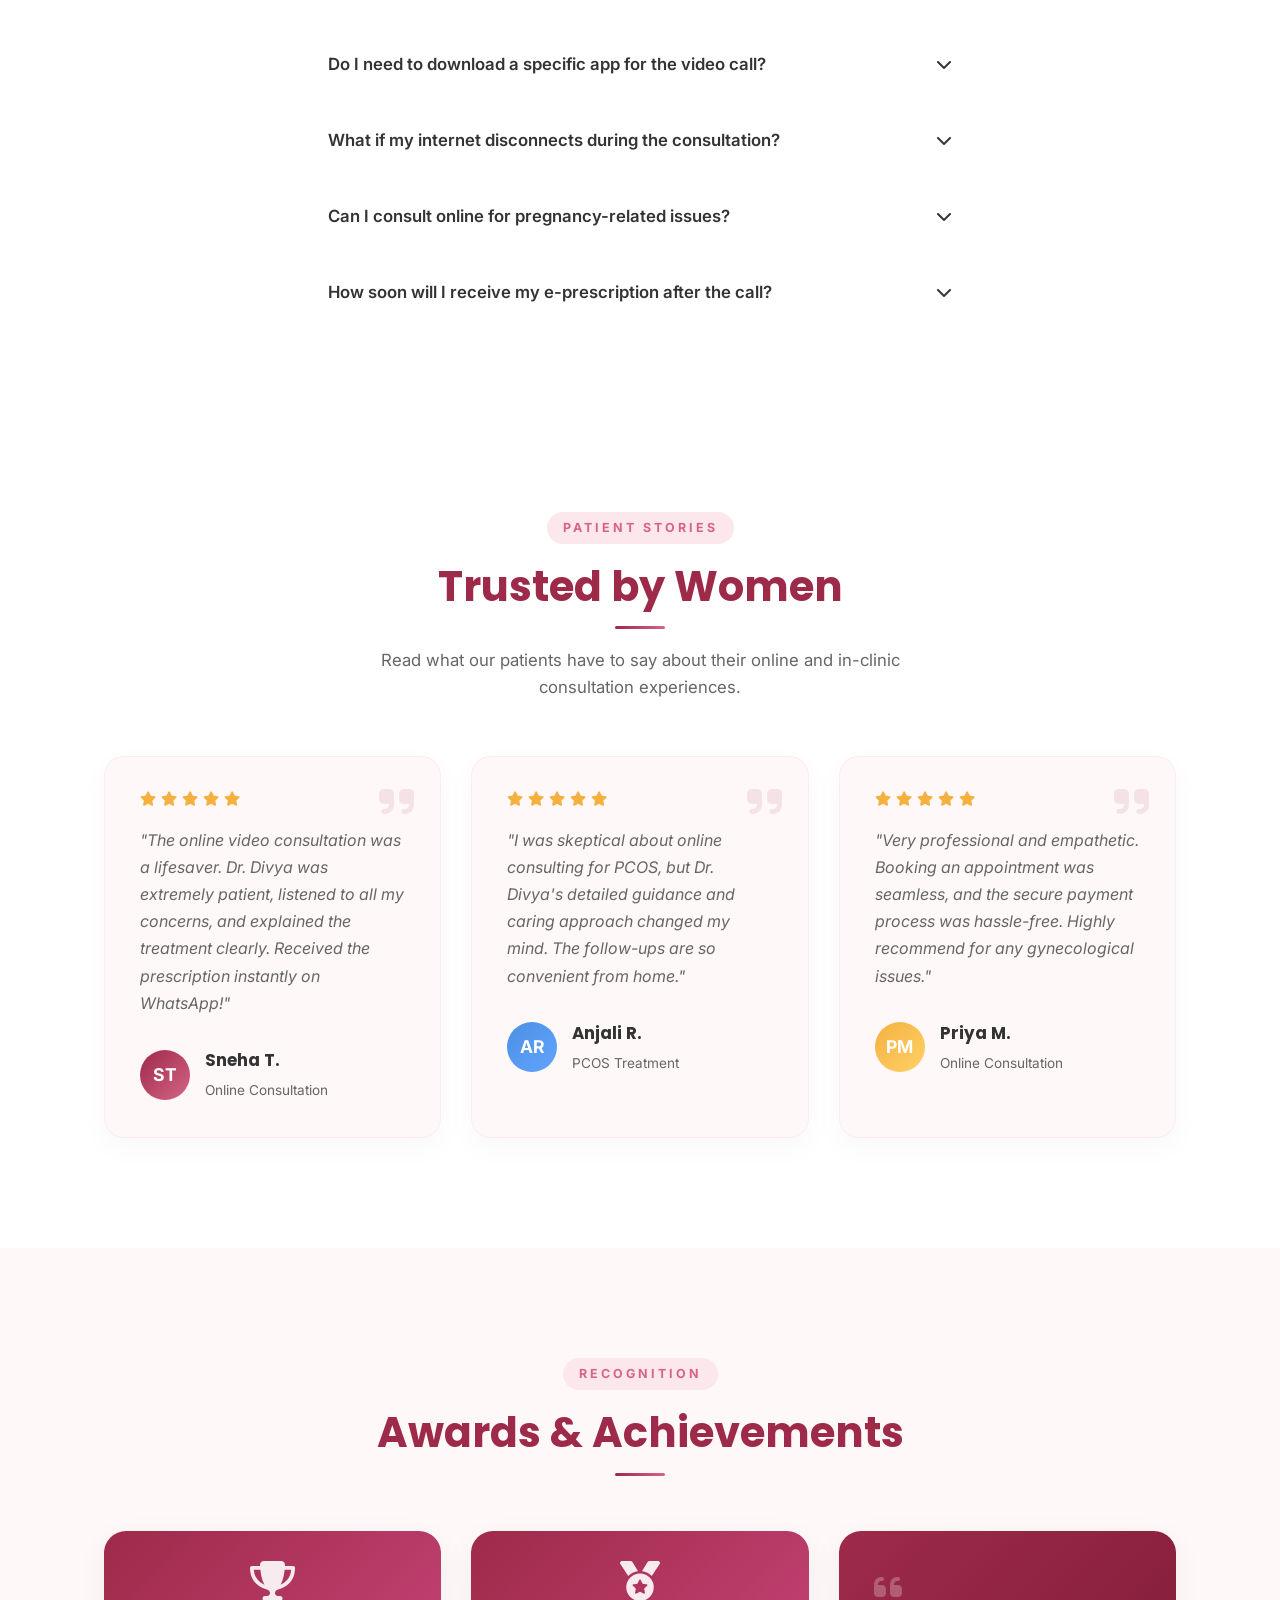
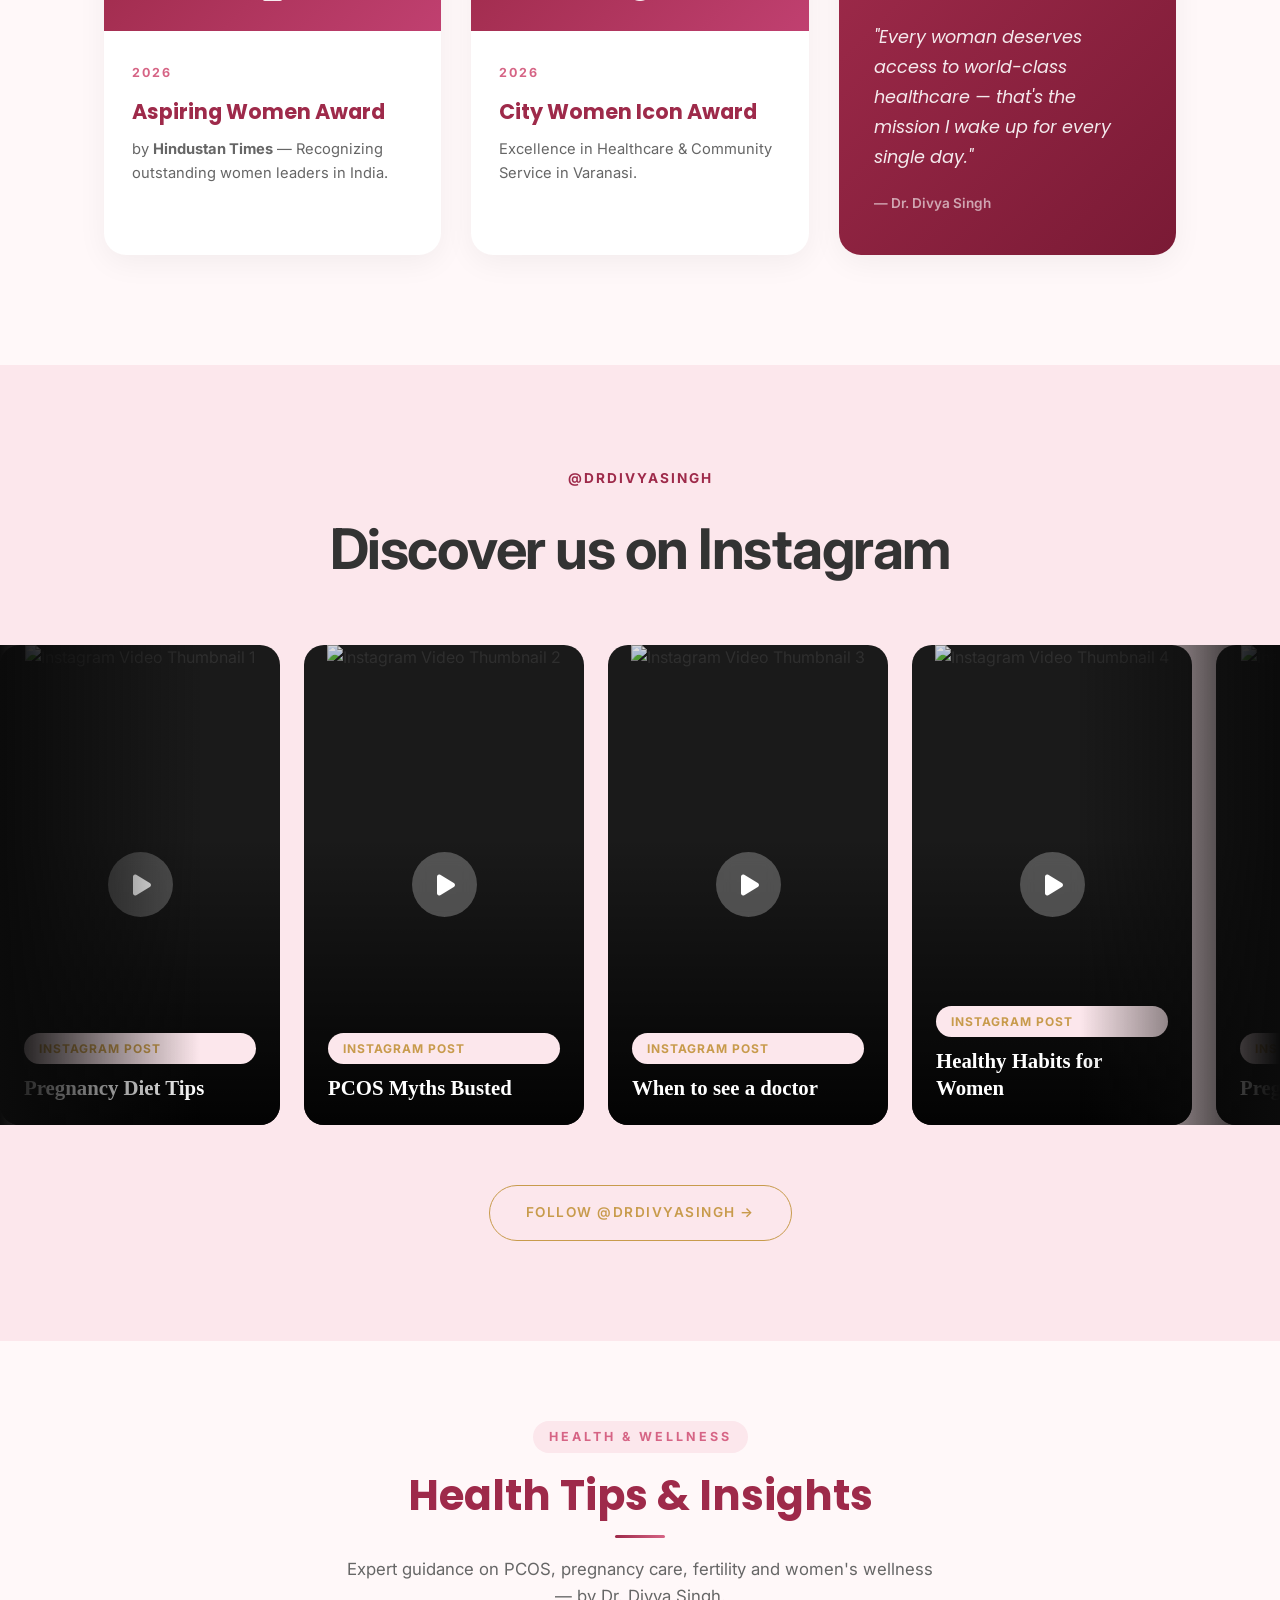
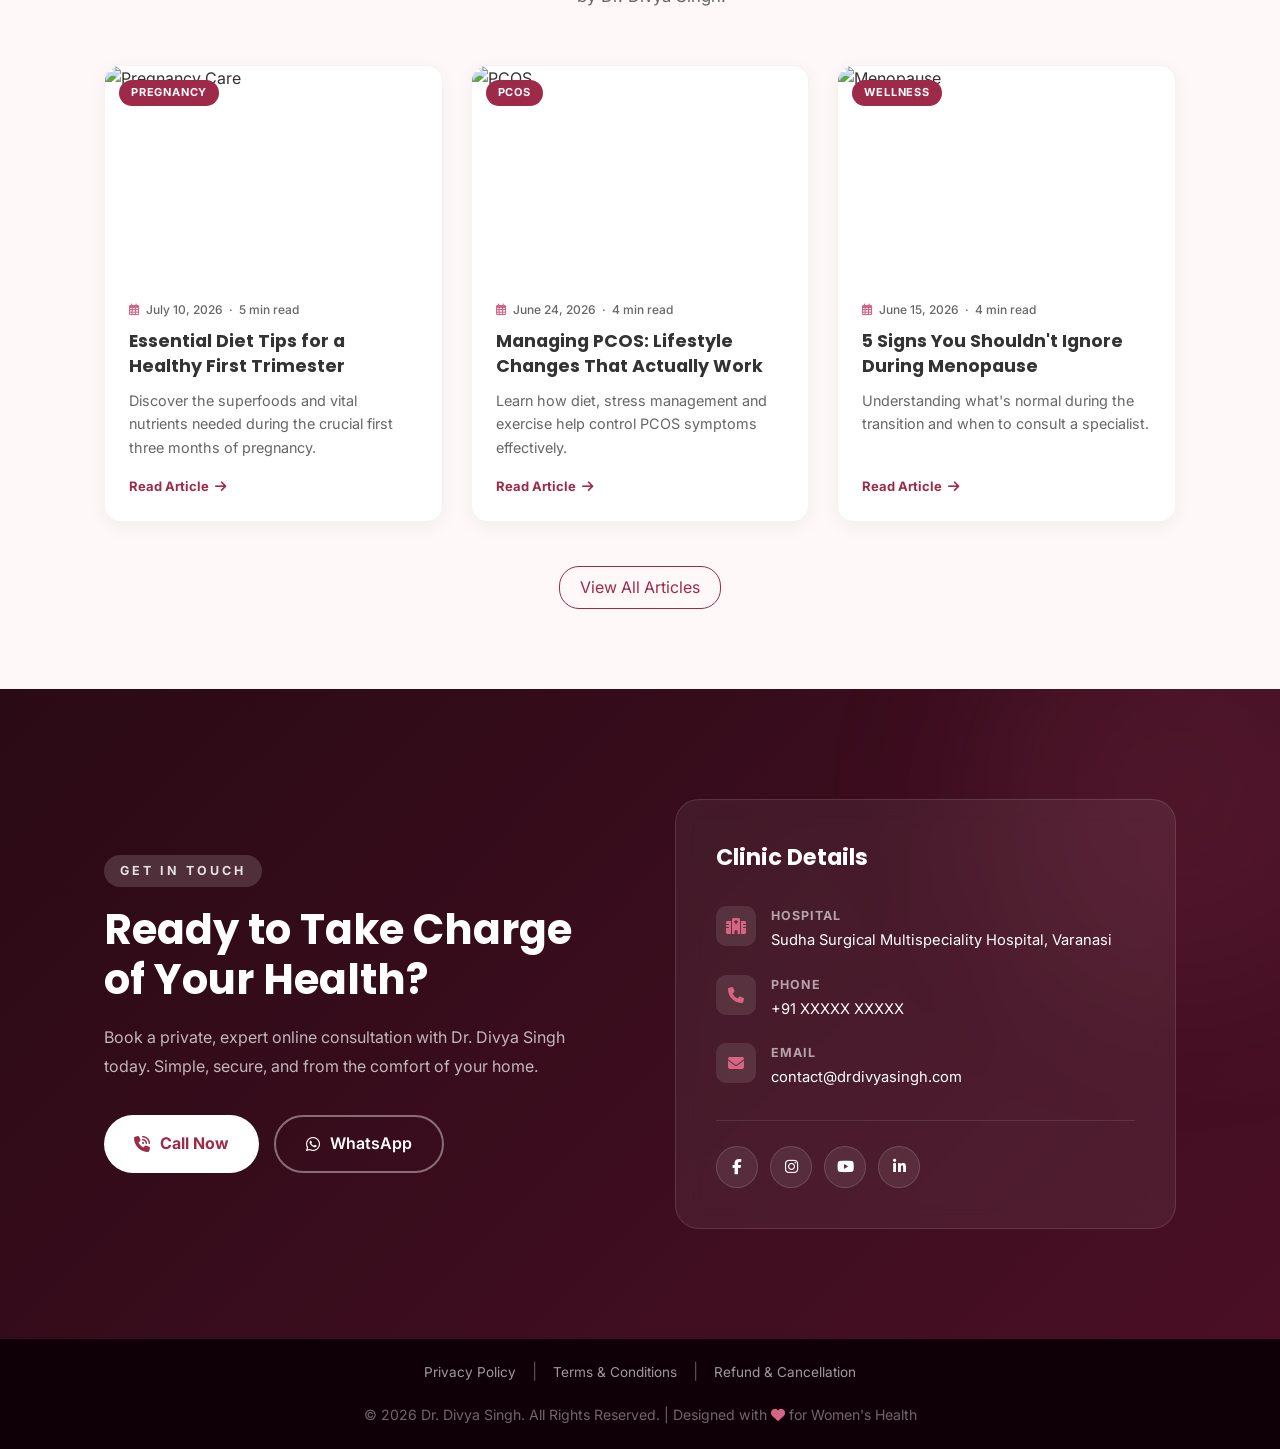
==== commit 38133a27: "updated" ====
--- a/index.html
+++ b/index.html
@@ -10,10 +10,11 @@
     <link rel="preconnect" href="https://fonts.googleapis.com">
     <link rel="preconnect" href="https://fonts.gstatic.com" crossorigin>
     <link
-        href="https://fonts.googleapis.com/css2?family=Inter:wght@300;400;500;600&family=Playfair+Display:wght@500;600;700&display=swap"
+        href="https://fonts.googleapis.com/css2?family=Inter:wght@300;400;500;600&family=Poppins:wght@400;500;600;700&display=swap"
         rel="stylesheet">
     <link rel="stylesheet" href="https://cdnjs.cloudflare.com/ajax/libs/font-awesome/6.4.0/css/all.min.css">
     <link rel="stylesheet" href="style.css">
+    <link rel="stylesheet" href="google-translate.css">
 </head>
 
 <body>
@@ -28,8 +29,11 @@
                 <li><a href="#awards">Awards</a></li>
                 <li><a href="#contact" class="btn-outline">Contact Us</a></li>
             </ul>
-            <div class="hamburger">
-                <i class="fas fa-bars"></i>
+            <div class="nav-actions">
+                <div id="language-selector-container"></div>
+                <div class="hamburger">
+                    <i class="fas fa-bars"></i>
+                </div>
             </div>
         </div>
     </nav>
@@ -49,17 +53,13 @@
                 <p class="description">Consultant at Sudha Surgical Multispeciality Hospital, Varanasi. Dedicated to
                     providing comprehensive care in high-risk pregnancy, gynae endoscopy, and fertility treatments.</p>
                 <div class="hero-buttons">
-                    <a href="#contact" class="btn-primary">Book Consultation</a>
+                    <a href="book_online.html" class="btn-primary">Book Consultation</a>
                     <a href="#about" class="btn-secondary">Learn More</a>
                 </div>
             </div>
             <div class="hero-image">
                 <div class="image-wrapper">
                     <img src="assets/dr_divya.png" alt="Dr. Divya Singh">
-                    <div class="experience-badge">
-                        <i class="fas fa-star"></i>
-                        <span>Award Winning<br>Doctor</span>
-                    </div>
                 </div>
                 <div class="blob-bg"></div>
             </div>
@@ -74,6 +74,7 @@
                 <p>Years Experience</p>
             </div>
             <div class="stat-divider"></div>
+
             <div class="stat-item">
                 <span class="stat-number" data-target="5000">0</span><span class="stat-suffix">+</span>
                 <p>Patients Treated</p>
@@ -268,15 +269,325 @@
                     <p><i class="fas fa-circle-check"></i> No travel required &nbsp;&nbsp; <i
                             class="fas fa-circle-check"></i> Available 7 days a week &nbsp;&nbsp; <i
                             class="fas fa-circle-check"></i> Reports upload supported</p>
-                    <a href="#contact" class="btn-process-cta">Book Your Consultation <i
+                    <a href="book_online.html" class="btn-process-cta">Book Your Consultation <i
                             class="fas fa-arrow-right"></i></a>
                 </div>
             </div>
         </div>
     </section>
 
-
-
+    <!-- Booking Widget Section -->
+    <section class="book-section" id="book-consultation">
+        <div class="book-widget">
+            <div class="widget-header">
+                <div class="eyebrow">Consult Dr. Divya Online</div>
+                <h1>Book Your Consultation</h1>
+                <p>Pick a slot that works for you — takes less than 2 minutes.</p>
+            </div>
+
+            <div class="stepper" id="stepper"></div>
+            <div class="progress-mobile">
+                <div class="progress-track">
+                    <div class="progress-fill" id="progressFill"></div>
+                </div>
+                <div class="progress-text" id="progressText"></div>
+            </div>
+
+            <!-- STEP 1 -->
+            <div class="panel step-panel" id="step-1">
+                <h2>Choose consultation type</h2>
+                <div class="sub">Select the option that fits your need.</div>
+                <div class="consult-cards">
+                    <div class="consult-card" data-type="quick" data-price="1000" data-mins="15">
+                        <div class="check">✓</div>
+                        <div class="tag">Quick Consult</div>
+                        <div class="price">₹1000 <span>/ 15 min</span></div>
+                        <ul>
+                            <li>Follow-up or minor concern</li>
+                            <li>Video call with Dr. Divya</li>
+                            <li>E-prescription after call</li>
+                        </ul>
+                    </div>
+                    <div class="consult-card" data-type="detailed" data-price="1500" data-mins="30">
+                        <div class="check">✓</div>
+                        <div class="tag">Detailed Consult</div>
+                        <div class="price">₹1500 <span>/ 30 min</span></div>
+                        <ul>
+                            <li>New patient or detailed history</li>
+                            <li>Pregnancy / fertility discussion</li>
+                            <li>Report review + E-prescription</li>
+                        </ul>
+                    </div>
+                </div>
+                <div class="error" id="err-1">Please select a consultation type to continue.</div>
+            </div>
+
+            <!-- STEP 2 -->
+            <div class="panel step-panel" id="step-2" style="display:none;">
+                <h2>Pick date & time</h2>
+                <div class="sub">All times shown are IST.</div>
+                <div class="date-scroll" id="dateScroll"></div>
+                <div class="slot-grid" id="slotGrid"></div>
+                <div class="error" id="err-2">Please select a date and an available time slot.</div>
+            </div>
+
+            <!-- STEP 3 -->
+            <div class="panel step-panel" id="step-3" style="display:none;">
+                <h2>Your details</h2>
+                <div class="sub">We'll use this to confirm your booking and send the video link.</div>
+                <div class="form-grid">
+                    <div class="field"><label for="pName">Full Name*</label><input id="pName" type="text"
+                            placeholder="e.g. Priya Sharma"></div>
+                    <div class="field"><label for="pAge">Age*</label><input id="pAge" type="number" min="1"
+                            placeholder="e.g. 28"></div>
+                    <div class="field"><label for="pPhone">Phone Number*</label><input id="pPhone" type="tel"
+                            placeholder="10-digit mobile"></div>
+                    <div class="field"><label for="pEmail">Email (optional)</label><input id="pEmail" type="email"
+                            placeholder="you@example.com"></div>
+                    <div class="field full">
+                        <label>Are you a</label>
+                        <div class="toggle-row">
+                            <div class="toggle-opt selected" data-val="new">New Patient</div>
+                            <div class="toggle-opt" data-val="existing">Existing Patient</div>
+                        </div>
+                    </div>
+                    <div class="field full"><label for="pReason">Reason for consultation*</label><textarea id="pReason"
+                            rows="3" placeholder="Briefly describe your concern..."></textarea></div>
+                </div>
+                <div class="error" id="err-3">Please fill Name, Age, Phone Number and Reason.</div>
+            </div>
+
+            <!-- STEP 4 -->
+            <div class="panel step-panel" id="step-4" style="display:none;">
+                <h2>Review & pay</h2>
+                <div class="sub">Confirm your details before payment.</div>
+                <div class="summary-card" id="summaryCard"></div>
+                <div class="sub" style="margin-bottom:10px;">Choose payment method</div>
+                <div class="pay-methods">
+                    <div class="pay-opt" data-method="upi"><span class="ic">📱</span>UPI</div>
+                    <div class="pay-opt" data-method="card"><span class="ic">💳</span>Card</div>
+                    <div class="pay-opt" data-method="netbanking"><span class="ic">🏦</span>Netbanking</div>
+                </div>
+                <div class="error" id="err-4">Please select a payment method.</div>
+            </div>
+
+            <!-- STEP 5 -->
+            <div class="panel step-panel" id="step-5" style="display:none;">
+                <div class="confirm-wrap">
+                    <div class="confirm-icon">✓</div>
+                    <h2>Booking Confirmed!</h2>
+                    <div class="bid">Booking ID: <b id="bookingId"></b></div>
+                    <div class="confirm-note" id="confirmSummary"></div>
+                    <div class="confirm-note">📲 Your video call link and reminder will be sent on WhatsApp & Email 10
+                        minutes before your slot.</div>
+                </div>
+            </div>
+
+            <div class="panel-footer">
+                <button class="btn btn-ghost" id="backBtn" style="visibility:hidden;">← Back</button>
+                <button class="btn btn-primary" id="nextBtn">Continue</button>
+            </div>
+        </div>
+    </section>
+
+    <!-- FAQ Section -->
+    <section class="faq-section" id="faq">
+        <div class="container faq-container">
+            <div class="section-title text-center reveal-up">
+                <span class="eyebrow-label">Common Questions</span>
+                <h2>Frequently Asked Questions</h2>
+                <div class="divider"></div>
+                <p>Everything you need to know about consulting Dr. Divya online.</p>
+            </div>
+
+            <div class="faq-list">
+                <div class="faq-item reveal-up" style="--delay:0.1s">
+                    <button class="faq-question">
+                        <span>How does the online video consultation work?</span>
+                        <i class="fas fa-chevron-down faq-icon"></i>
+                    </button>
+                    <div class="faq-answer">
+                        <p>Once you book a slot and complete the payment, you will receive a secure video link via
+                            WhatsApp and email. Simply click the link at your scheduled time to connect with Dr. Divya
+                            directly from your phone or computer.</p>
+                    </div>
+                </div>
+
+                <div class="faq-item reveal-up" style="--delay:0.15s">
+                    <button class="faq-question">
+                        <span>Is the digital prescription valid at physical pharmacies?</span>
+                        <i class="fas fa-chevron-down faq-icon"></i>
+                    </button>
+                    <div class="faq-answer">
+                        <p>Yes, absolutely. The e-prescription provided after your consultation is completely valid and
+                            accepted by all pharmacies and diagnostic centers across India.</p>
+                    </div>
+                </div>
+
+                <div class="faq-item reveal-up" style="--delay:0.2s">
+                    <button class="faq-question">
+                        <span>What is your refund and reschedule policy?</span>
+                        <i class="fas fa-chevron-down faq-icon"></i>
+                    </button>
+                    <div class="faq-answer">
+                        <p>You can reschedule your appointment up to 2 hours before the scheduled time at no extra cost.
+                            If you need to cancel, full refunds are provided for cancellations made at least 12 hours in
+                            advance.</p>
+                    </div>
+                </div>
+
+                <div class="faq-item reveal-up" style="--delay:0.25s">
+                    <button class="faq-question">
+                        <span>Can I communicate with the doctor in Hindi?</span>
+                        <i class="fas fa-chevron-down faq-icon"></i>
+                    </button>
+                    <div class="faq-answer">
+                        <p>Yes! Dr. Divya is fluent in both Hindi and English. You can discuss your health concerns
+                            comfortably in the language you prefer.</p>
+                    </div>
+                </div>
+
+                <div class="faq-item reveal-up" style="--delay:0.3s">
+                    <button class="faq-question">
+                        <span>Can I share my previous medical reports and scans?</span>
+                        <i class="fas fa-chevron-down faq-icon"></i>
+                    </button>
+                    <div class="faq-answer">
+                        <p>Yes, you can easily upload your past medical reports, prescriptions, or ultrasound scans
+                            through WhatsApp before your consultation so the doctor can review them in advance.</p>
+                    </div>
+                </div>
+
+                <div class="faq-item reveal-up" style="--delay:0.35s">
+                    <button class="faq-question">
+                        <span>Is my personal health information kept private and secure?</span>
+                        <i class="fas fa-chevron-down faq-icon"></i>
+                    </button>
+                    <div class="faq-answer">
+                        <p>We prioritize your privacy. All video calls are end-to-end encrypted, and your medical
+                            records and history are kept strictly confidential.</p>
+                    </div>
+                </div>
+
+                <div class="faq-item reveal-up" style="--delay:0.4s">
+                    <button class="faq-question">
+                        <span>Do I need to download a specific app for the video call?</span>
+                        <i class="fas fa-chevron-down faq-icon"></i>
+                    </button>
+                    <div class="faq-answer">
+                        <p>No special app is required. The video link works directly in your web browser on your
+                            smartphone, tablet, or laptop.</p>
+                    </div>
+                </div>
+
+                <div class="faq-item reveal-up" style="--delay:0.45s">
+                    <button class="faq-question">
+                        <span>What if my internet disconnects during the consultation?</span>
+                        <i class="fas fa-chevron-down faq-icon"></i>
+                    </button>
+                    <div class="faq-answer">
+                        <p>Don't worry. If the call drops due to internet issues, we will try to reconnect immediately.
+                            If the connection fails entirely, we will quickly arrange a phone call or reschedule your
+                            slot.</p>
+                    </div>
+                </div>
+
+                <div class="faq-item reveal-up" style="--delay:0.5s">
+                    <button class="faq-question">
+                        <span>Can I consult online for pregnancy-related issues?</span>
+                        <i class="fas fa-chevron-down faq-icon"></i>
+                    </button>
+                    <div class="faq-answer">
+                        <p>Yes, online consultations are great for routine pregnancy follow-ups, discussing symptoms,
+                            and reviewing scan reports. However, physical emergencies require an immediate in-clinic
+                            visit.</p>
+                    </div>
+                </div>
+
+                <div class="faq-item reveal-up" style="--delay:0.55s">
+                    <button class="faq-question">
+                        <span>How soon will I receive my e-prescription after the call?</span>
+                        <i class="fas fa-chevron-down faq-icon"></i>
+                    </button>
+                    <div class="faq-answer">
+                        <p>Your e-prescription and a summary of the doctor's advice will be sent to your WhatsApp and
+                            registered email address within 15-30 minutes after the consultation ends.</p>
+                    </div>
+                </div>
+            </div>
+        </div>
+    </section>
+
+    <!-- Patient Testimonials -->
+    <section class="testimonials" id="reviews">
+        <div class="container">
+            <div class="section-title text-center reveal-up">
+                <span class="eyebrow-label">Patient Stories</span>
+                <h2>Trusted by Women</h2>
+                <div class="divider"></div>
+                <p>Read what our patients have to say about their online and in-clinic consultation experiences.</p>
+            </div>
+
+            <div class="testimonials-grid">
+                <!-- Testimonial 1 -->
+                <div class="testimonial-card reveal-up" style="--delay:0.1s">
+                    <i class="fas fa-quote-right quote-mark"></i>
+                    <div class="stars">
+                        <i class="fas fa-star"></i><i class="fas fa-star"></i><i class="fas fa-star"></i><i
+                            class="fas fa-star"></i><i class="fas fa-star"></i>
+                    </div>
+                    <p class="testimonial-text">"The online video consultation was a lifesaver. Dr. Divya was extremely
+                        patient, listened to all my concerns, and explained the treatment clearly. Received the
+                        prescription instantly on WhatsApp!"</p>
+                    <div class="patient-info">
+                        <div class="patient-avatar">ST</div>
+                        <div class="patient-details">
+                            <h4>Sneha T.</h4>
+                            <span>Online Consultation</span>
+                        </div>
+                    </div>
+                </div>
+
+                <!-- Testimonial 2 -->
+                <div class="testimonial-card reveal-up" style="--delay:0.2s">
+                    <i class="fas fa-quote-right quote-mark"></i>
+                    <div class="stars">
+                        <i class="fas fa-star"></i><i class="fas fa-star"></i><i class="fas fa-star"></i><i
+                            class="fas fa-star"></i><i class="fas fa-star"></i>
+                    </div>
+                    <p class="testimonial-text">"I was skeptical about online consulting for PCOS, but Dr. Divya's
+                        detailed guidance and caring approach changed my mind. The follow-ups are so convenient from
+                        home."</p>
+                    <div class="patient-info">
+                        <div class="patient-avatar patient-avatar-2">AR</div>
+                        <div class="patient-details">
+                            <h4>Anjali R.</h4>
+                            <span>PCOS Treatment</span>
+                        </div>
+                    </div>
+                </div>
+
+                <!-- Testimonial 3 -->
+                <div class="testimonial-card reveal-up" style="--delay:0.3s">
+                    <i class="fas fa-quote-right quote-mark"></i>
+                    <div class="stars">
+                        <i class="fas fa-star"></i><i class="fas fa-star"></i><i class="fas fa-star"></i><i
+                            class="fas fa-star"></i><i class="fas fa-star"></i>
+                    </div>
+                    <p class="testimonial-text">"Very professional and empathetic. Booking an appointment was seamless,
+                        and the secure payment process was hassle-free. Highly recommend for any gynecological issues."
+                    </p>
+                    <div class="patient-info">
+                        <div class="patient-avatar patient-avatar-3">PM</div>
+                        <div class="patient-details">
+                            <h4>Priya M.</h4>
+                            <span>Online Consultation</span>
+                        </div>
+                    </div>
+                </div>
+            </div>
+        </div>
+    </section>
 
     <!-- Awards Section -->
     <section class="awards" id="awards">
@@ -312,6 +623,189 @@
             </div>
         </div>
     </section>
+
+    <!-- Instagram Video Section -->
+    <section class="instagram-section">
+        <span class="eyebrow-label">@drdivyasingh</span>
+        <h2>Discover us on Instagram</h2>
+
+        <div class="marquee-wrapper">
+            <div class="reels-track">
+                <!-- Reel 1 -->
+                <div class="reel-card">
+                    <img src="https://images.unsplash.com/photo-1579684385127-1ef15d508118?w=500&q=80"
+                        alt="Instagram Video Thumbnail 1">
+                    <div class="reel-overlay">
+                        <div class="play-button"><i class="fas fa-play"></i></div>
+                        <div class="reel-text">
+                            <span class="tag">Instagram Post</span>
+                            <h3>Pregnancy Diet Tips</h3>
+                        </div>
+                    </div>
+                </div>
+                <!-- Reel 2 -->
+                <div class="reel-card">
+                    <img src="https://images.unsplash.com/photo-1581594693702-fbdc51b2763b?w=500&q=80"
+                        alt="Instagram Video Thumbnail 2">
+                    <div class="reel-overlay">
+                        <div class="play-button"><i class="fas fa-play"></i></div>
+                        <div class="reel-text">
+                            <span class="tag">Instagram Post</span>
+                            <h3>PCOS Myths Busted</h3>
+                        </div>
+                    </div>
+                </div>
+                <!-- Reel 3 -->
+                <div class="reel-card">
+                    <img src="https://images.unsplash.com/photo-1576091160550-2173ff9e5ee4?w=500&q=80"
+                        alt="Instagram Video Thumbnail 3">
+                    <div class="reel-overlay">
+                        <div class="play-button"><i class="fas fa-play"></i></div>
+                        <div class="reel-text">
+                            <span class="tag">Instagram Post</span>
+                            <h3>When to see a doctor</h3>
+                        </div>
+                    </div>
+                </div>
+                <!-- Reel 4 -->
+                <div class="reel-card">
+                    <img src="https://images.unsplash.com/photo-1505751172876-fa1923c5c528?w=500&q=80"
+                        alt="Instagram Video Thumbnail 4">
+                    <div class="reel-overlay">
+                        <div class="play-button"><i class="fas fa-play"></i></div>
+                        <div class="reel-text">
+                            <span class="tag">Instagram Post</span>
+                            <h3>Healthy Habits for Women</h3>
+                        </div>
+                    </div>
+                </div>
+
+                <!-- Duplicate for loop -->
+                <!-- Reel 1 -->
+                <div class="reel-card">
+                    <img src="https://images.unsplash.com/photo-1579684385127-1ef15d508118?w=500&q=80"
+                        alt="Instagram Video Thumbnail 1">
+                    <div class="reel-overlay">
+                        <div class="play-button"><i class="fas fa-play"></i></div>
+                        <div class="reel-text">
+                            <span class="tag">Instagram Post</span>
+                            <h3>Pregnancy Diet Tips</h3>
+                        </div>
+                    </div>
+                </div>
+                <!-- Reel 2 -->
+                <div class="reel-card">
+                    <img src="https://images.unsplash.com/photo-1581594693702-fbdc51b2763b?w=500&q=80"
+                        alt="Instagram Video Thumbnail 2">
+                    <div class="reel-overlay">
+                        <div class="play-button"><i class="fas fa-play"></i></div>
+                        <div class="reel-text">
+                            <span class="tag">Instagram Post</span>
+                            <h3>PCOS Myths Busted</h3>
+                        </div>
+                    </div>
+                </div>
+                <!-- Reel 3 -->
+                <div class="reel-card">
+                    <img src="https://images.unsplash.com/photo-1576091160550-2173ff9e5ee4?w=500&q=80"
+                        alt="Instagram Video Thumbnail 3">
+                    <div class="reel-overlay">
+                        <div class="play-button"><i class="fas fa-play"></i></div>
+                        <div class="reel-text">
+                            <span class="tag">Instagram Post</span>
+                            <h3>When to see a doctor</h3>
+                        </div>
+                    </div>
+                </div>
+                <!-- Reel 4 -->
+                <div class="reel-card">
+                    <img src="https://images.unsplash.com/photo-1505751172876-fa1923c5c528?w=500&q=80"
+                        alt="Instagram Video Thumbnail 4">
+                    <div class="reel-overlay">
+                        <div class="play-button"><i class="fas fa-play"></i></div>
+                        <div class="reel-text">
+                            <span class="tag">Instagram Post</span>
+                            <h3>Healthy Habits for Women</h3>
+                        </div>
+                    </div>
+                </div>
+            </div>
+        </div>
+
+        <a href="https://instagram.com/" class="instagram-btn" target="_blank" rel="noopener noreferrer">
+            Follow @drdivyasingh &rarr;
+        </a>
+    </section>
+
+    <!-- Blog / Health Tips Section -->
+    <section class="blog-section" id="blog">
+        <div class="container">
+            <div class="section-title text-center reveal-up">
+                <span class="eyebrow-label">Health &amp; Wellness</span>
+                <h2>Health Tips &amp; Insights</h2>
+                <div class="divider"></div>
+                <p>Expert guidance on PCOS, pregnancy care, fertility and women's wellness — by Dr. Divya Singh.</p>
+            </div>
+
+            <div class="blog-grid">
+
+                <!-- Card 1 -->
+                <a href="#" class="blog-card reveal-up" style="--delay:0.1s">
+                    <div class="blog-card-img">
+                        <img src="https://images.unsplash.com/photo-1555243896-771a80b72cb0?w=600&q=80"
+                            alt="Pregnancy Care">
+                        <span class="blog-card-tag">Pregnancy</span>
+                    </div>
+                    <div class="blog-card-body">
+                        <span class="blog-card-date"><i class="far fa-calendar-alt"></i> July 10, 2026 &nbsp;·&nbsp; 5
+                            min read</span>
+                        <h3>Essential Diet Tips for a Healthy First Trimester</h3>
+                        <p>Discover the superfoods and vital nutrients needed during the crucial first three months of
+                            pregnancy.</p>
+                        <span class="blog-card-link">Read Article <i class="fas fa-arrow-right"></i></span>
+                    </div>
+                </a>
+
+                <!-- Card 2 -->
+                <a href="#" class="blog-card reveal-up" style="--delay:0.2s">
+                    <div class="blog-card-img">
+                        <img src="https://images.unsplash.com/photo-1579684385127-1ef15d508118?w=600&q=80" alt="PCOS">
+                        <span class="blog-card-tag">PCOS</span>
+                    </div>
+                    <div class="blog-card-body">
+                        <span class="blog-card-date"><i class="far fa-calendar-alt"></i> June 24, 2026 &nbsp;·&nbsp; 4
+                            min read</span>
+                        <h3>Managing PCOS: Lifestyle Changes That Actually Work</h3>
+                        <p>Learn how diet, stress management and exercise help control PCOS symptoms effectively.</p>
+                        <span class="blog-card-link">Read Article <i class="fas fa-arrow-right"></i></span>
+                    </div>
+                </a>
+
+                <!-- Card 3 -->
+                <a href="#" class="blog-card reveal-up" style="--delay:0.3s">
+                    <div class="blog-card-img">
+                        <img src="https://images.unsplash.com/photo-1576091160550-2173ff9e5ee4?w=600&q=80"
+                            alt="Menopause">
+                        <span class="blog-card-tag">Wellness</span>
+                    </div>
+                    <div class="blog-card-body">
+                        <span class="blog-card-date"><i class="far fa-calendar-alt"></i> June 15, 2026 &nbsp;·&nbsp; 4
+                            min read</span>
+                        <h3>5 Signs You Shouldn't Ignore During Menopause</h3>
+                        <p>Understanding what's normal during the transition and when to consult a specialist.</p>
+                        <span class="blog-card-link">Read Article <i class="fas fa-arrow-right"></i></span>
+                    </div>
+                </a>
+
+            </div><!-- end .blog-grid -->
+
+            <div class="text-center reveal-up" style="--delay:0.4s; margin-top: 44px;">
+                <a href="#" class="btn-outline">View All Articles</a>
+            </div>
+        </div>
+    </section>
+
+
 
     <!-- Contact / CTA Section -->
     <section class="cta-section" id="contact">
@@ -363,18 +857,36 @@
 
     <!-- Footer -->
     <footer>
-        <div class="footer-bottom-bar">
+        <div class="footer-links" style="text-align: center; padding: 20px 0 10px; background: #0f0007;">
+            <a href="privacy.html"
+                style="color: rgba(255, 255, 255, 0.6); text-decoration: none; margin: 0 12px; font-size: 0.85rem; transition: 0.3s;"
+                onmouseover="this.style.color='#C89B4C'"
+                onmouseout="this.style.color='rgba(255, 255, 255, 0.6)'">Privacy Policy</a>
+            <span style="color: rgba(255, 255, 255, 0.3);">|</span>
+            <a href="terms.html"
+                style="color: rgba(255, 255, 255, 0.6); text-decoration: none; margin: 0 12px; font-size: 0.85rem; transition: 0.3s;"
+                onmouseover="this.style.color='#C89B4C'" onmouseout="this.style.color='rgba(255, 255, 255, 0.6)'">Terms
+                & Conditions</a>
+            <span style="color: rgba(255, 255, 255, 0.3);">|</span>
+            <a href="refund.html"
+                style="color: rgba(255, 255, 255, 0.6); text-decoration: none; margin: 0 12px; font-size: 0.85rem; transition: 0.3s;"
+                onmouseover="this.style.color='#C89B4C'" onmouseout="this.style.color='rgba(255, 255, 255, 0.6)'">Refund
+                & Cancellation</a>
+        </div>
+        <div class="footer-bottom-bar" style="padding-top: 10px;">
             <p>&copy; 2026 Dr. Divya Singh. All Rights Reserved. | Designed with <i class="fas fa-heart"></i> for
                 Women's Health</p>
         </div>
     </footer>
 
     <!-- Floating WhatsApp Button -->
-    <a href="https://wa.me/91XXXXXXXXXX" class="floating-whatsapp" target="_blank" rel="noopener noreferrer" aria-label="Chat with us on WhatsApp">
+    <a href="https://wa.me/91XXXXXXXXXX" class="floating-whatsapp" target="_blank" rel="noopener noreferrer"
+        aria-label="Chat with us on WhatsApp">
         <i class="fab fa-whatsapp"></i>
     </a>
 
     <script src="script.js"></script>
+    <script src="google-translate.js"></script>
 </body>
 
 </html>
--- a/style.css
+++ b/style.css
@@ -8,7 +8,7 @@
     --text-light: #666666;
     --bg-main: #ffffff;
     --bg-alt: #fff8f9;
-    --font-heading: 'Playfair Display', serif;
+    --font-heading: 'Poppins', sans-serif;
     --font-body: 'Inter', sans-serif;
     --transition: all 0.3s cubic-bezier(0.25, 0.8, 0.25, 1);
     --shadow: 0 10px 30px rgba(158, 42, 74, 0.08);
@@ -1055,6 +1055,110 @@
     color: var(--text-light);
 }
 
+/* ==================== */
+/* TESTIMONIALS SECTION */
+/* ==================== */
+.testimonials {
+    padding: 110px 0;
+    background: #fff;
+}
+
+.testimonials-grid {
+    display: grid;
+    grid-template-columns: repeat(3, 1fr);
+    gap: 30px;
+    margin-top: 50px;
+}
+
+.testimonial-card {
+    background: var(--bg-alt);
+    border-radius: 20px;
+    padding: 35px;
+    position: relative;
+    box-shadow: 0 10px 30px rgba(0,0,0,0.03);
+    border: 1px solid rgba(158, 42, 74, 0.05);
+    transition: var(--transition);
+}
+
+.testimonial-card:hover {
+    transform: translateY(-5px);
+    box-shadow: 0 15px 40px rgba(158, 42, 74, 0.08);
+}
+
+.quote-mark {
+    position: absolute;
+    top: 25px;
+    right: 25px;
+    font-size: 2.5rem;
+    color: rgba(158, 42, 74, 0.1);
+}
+
+.stars {
+    color: #f5b041;
+    font-size: 0.9rem;
+    margin-bottom: 20px;
+    display: flex;
+    gap: 5px;
+}
+
+.testimonial-text {
+    font-size: 1rem;
+    color: var(--text-light);
+    line-height: 1.7;
+    margin-bottom: 30px;
+    font-style: italic;
+}
+
+.patient-info {
+    display: flex;
+    align-items: center;
+    gap: 15px;
+}
+
+.patient-avatar {
+    width: 50px;
+    height: 50px;
+    border-radius: 50%;
+    background: linear-gradient(135deg, var(--primary) 0%, var(--primary-light) 100%);
+    color: white;
+    display: flex;
+    align-items: center;
+    justify-content: center;
+    font-weight: 700;
+    font-size: 1.1rem;
+}
+
+.patient-avatar-2 {
+    background: linear-gradient(135deg, #4a90e2 0%, #63a4ff 100%);
+}
+
+.patient-avatar-3 {
+    background: linear-gradient(135deg, #f5b041 0%, #ffd166 100%);
+}
+
+.patient-details h4 {
+    font-size: 1.05rem;
+    margin: 0 0 3px 0;
+    color: var(--text-main);
+}
+
+.patient-details span {
+    font-size: 0.85rem;
+    color: var(--text-light);
+}
+
+@media (max-width: 992px) {
+    .testimonials-grid {
+        grid-template-columns: repeat(2, 1fr);
+    }
+}
+
+@media (max-width: 768px) {
+    .testimonials-grid {
+        grid-template-columns: 1fr;
+    }
+}
+
 /* ============== */
 /* AWARDS SECTION */
 /* ============== */
@@ -1499,6 +1603,316 @@
     .experience-badge {
         left: 50%;
         transform: translateX(-50%);
+    }
+}
+
+/* ================= */
+/* FAQ SECTION       */
+/* ================= */
+.faq-section {
+    padding: 80px 0;
+    background-color: var(--light-bg);
+}
+
+.faq-container {
+    max-width: 800px;
+    margin: 0 auto;
+}
+
+.faq-list {
+    margin-top: 40px;
+    display: flex;
+    flex-direction: column;
+    gap: 16px;
+}
+
+.faq-item {
+    background: #fff;
+    border: 1px solid var(--border-color);
+    border-radius: 12px;
+    overflow: hidden;
+    transition: var(--transition);
+}
+
+.faq-item.active {
+    border-color: var(--primary-color);
+    box-shadow: 0 5px 15px rgba(0,0,0,0.05);
+}
+
+.faq-question {
+    width: 100%;
+    text-align: left;
+    padding: 20px 24px;
+    background: transparent;
+    border: none;
+    font-size: 1.05rem;
+    font-weight: 600;
+    color: var(--text-dark);
+    display: flex;
+    justify-content: space-between;
+    align-items: center;
+    cursor: pointer;
+    font-family: 'Inter', sans-serif;
+    transition: var(--transition);
+}
+
+.faq-question:hover {
+    color: var(--primary-color);
+}
+
+.faq-item.active .faq-question {
+    color: var(--primary-color);
+}
+
+.faq-icon {
+    font-size: 1rem;
+    color: var(--primary-color);
+    transition: transform 0.3s ease;
+}
+
+.faq-item.active .faq-icon {
+    transform: rotate(180deg);
+}
+
+.faq-answer {
+    padding: 0 24px;
+    max-height: 0;
+    overflow: hidden;
+    transition: max-height 0.4s ease, padding 0.4s ease;
+    color: var(--text-light);
+    line-height: 1.6;
+}
+
+.faq-item.active .faq-answer {
+    padding: 0 24px 20px;
+}
+
+@media (max-width: 768px) {
+    .faq-section {
+        padding: 60px 0;
+    }
+    .faq-question {
+        padding: 16px 20px;
+        font-size: 1rem;
+    }
+    .faq-answer {
+        font-size: 0.95rem;
+    }
+    .faq-item.active .faq-answer {
+        padding: 0 20px 16px;
+    }
+}
+
+/* ================= */
+/* INSTAGRAM REELS   */
+/* ================= */
+.instagram-section {
+    background-color: var(--secondary);
+    color: var(--text-main);
+    padding: 100px 0;
+    text-align: center;
+    overflow: hidden;
+}
+
+.instagram-section .eyebrow-label {
+    color: var(--primary);
+    font-size: 0.85rem;
+    letter-spacing: 2px;
+    margin-bottom: 16px;
+    display: inline-block;
+    text-transform: uppercase;
+    font-weight: 700;
+    background: transparent;
+    padding: 0;
+}
+
+.instagram-section h2 {
+    font-size: 3.5rem;
+    font-family: 'Inter', sans-serif;
+    font-weight: 700;
+    margin-bottom: 50px;
+    letter-spacing: -1.5px;
+    color: var(--text-main);
+}
+
+.marquee-wrapper {
+    position: relative;
+    width: 100%;
+    max-width: 1400px;
+    margin: 0 auto 60px;
+    overflow: hidden;
+}
+
+.marquee-wrapper::before,
+.marquee-wrapper::after {
+    content: '';
+    position: absolute;
+    top: 0;
+    bottom: 0;
+    width: 200px;
+    z-index: 2;
+    pointer-events: none;
+}
+
+.marquee-wrapper::before {
+    left: 0;
+    background: linear-gradient(to right, #0b0b0b 0%, transparent 100%);
+}
+
+.marquee-wrapper::after {
+    right: 0;
+    background: linear-gradient(to left, #0b0b0b 0%, transparent 100%);
+}
+
+.reels-track {
+    display: flex;
+    gap: 24px;
+    width: max-content;
+    animation: scroll-marquee 25s linear infinite;
+}
+
+.reels-track:hover {
+    animation-play-state: paused;
+}
+
+@keyframes scroll-marquee {
+    0% { transform: translateX(0); }
+    100% { transform: translateX(calc(-50% - 12px)); }
+}
+
+.reel-card {
+    width: 280px;
+    height: 480px;
+    border-radius: 20px;
+    background-color: #1a1a1a;
+    position: relative;
+    overflow: hidden;
+    cursor: pointer;
+    flex-shrink: 0;
+    transition: transform 0.3s ease;
+}
+
+.reel-card:hover {
+    transform: scale(1.02);
+}
+
+.reel-card img {
+    width: 100%;
+    height: 100%;
+    object-fit: cover;
+    opacity: 0.85;
+    transition: opacity 0.3s ease;
+}
+
+.reel-card:hover img {
+    opacity: 0.95;
+}
+
+.reel-overlay {
+    position: absolute;
+    top: 0;
+    left: 0;
+    right: 0;
+    bottom: 0;
+    background: linear-gradient(to top, rgba(0,0,0,0.9) 0%, rgba(0,0,0,0) 60%);
+    display: flex;
+    flex-direction: column;
+    justify-content: center;
+    align-items: center;
+}
+
+.play-button {
+    width: 65px;
+    height: 65px;
+    background: rgba(255,255,255,0.25);
+    border-radius: 50%;
+    display: flex;
+    justify-content: center;
+    align-items: center;
+    backdrop-filter: blur(8px);
+    transition: all 0.3s ease;
+}
+
+.play-button i {
+    font-size: 24px;
+    color: #fff;
+    margin-left: 4px;
+}
+
+.reel-card:hover .play-button {
+    background: rgba(255,255,255,0.4);
+    transform: scale(1.1);
+}
+
+.reel-text {
+    position: absolute;
+    bottom: 24px;
+    left: 24px;
+    right: 24px;
+    text-align: left;
+}
+
+.reel-text .tag {
+    font-size: 0.75rem;
+    color: #C89B4C;
+    letter-spacing: 1px;
+    text-transform: uppercase;
+    font-weight: 700;
+    margin-bottom: 10px;
+    display: block;
+}
+
+.reel-text h3 {
+    font-size: 1.3rem;
+    font-family: 'Fraunces', serif;
+    margin: 0;
+    line-height: 1.3;
+    color: #ffffff;
+}
+
+.instagram-btn {
+    display: inline-block;
+    padding: 16px 36px;
+    border: 1px solid #C89B4C;
+    border-radius: 50px;
+    color: #C89B4C;
+    font-size: 0.85rem;
+    font-weight: 600;
+    letter-spacing: 1.5px;
+    text-decoration: none;
+    text-transform: uppercase;
+    transition: all 0.3s ease;
+}
+
+.instagram-btn:hover {
+    background: #C89B4C;
+    color: #0b0b0b;
+}
+
+@media (max-width: 1200px) {
+    .reels-container {
+        justify-content: flex-start;
+        overflow-x: auto;
+        padding-bottom: 20px;
+        scroll-snap-type: x mandatory;
+        -webkit-overflow-scrolling: touch;
+    }
+    .reel-card {
+        scroll-snap-align: center;
+    }
+}
+
+@media (max-width: 768px) {
+    .instagram-section {
+        padding: 60px 0;
+    }
+    .instagram-section h2 {
+        font-size: 2.5rem;
+        margin-bottom: 30px;
+    }
+    .reel-card {
+        width: 240px;
+        height: 420px;
     }
 }
 
@@ -1522,7 +1936,7 @@
     z-index: 9999;
     text-decoration: none;
     transition: var(--transition);
-    animation: bounce 2s infinite, glow 3s infinite;
+    animation: glow 3s infinite;
 }
 
 .floating-whatsapp:hover {
@@ -1563,4 +1977,1099 @@
         height: 55px;
         font-size: 1.8rem;
     }
+}
+
+/* ==================== */
+/* BOOK WIDGET SECTION  */
+/* ==================== */
+:root {
+    --w-cream:#FBF3EF;
+    --w-card:#FFFFFF;
+    --w-rose:#8C2F45;
+    --w-rose-dark:#6B2136;
+    --w-rose-light:#F3DCE1;
+    --w-gold:#C89B4C;
+    --w-sage:#5B8B67;
+    --w-ink:#2E2622;
+    --w-muted:#8A7D76;
+    --w-border:#EDE0D8;
+    --w-radius:16px;
+    --w-shadow:0 10px 30px rgba(140,47,69,0.08);
+}
+
+.book-section {
+    font-family: 'Plus Jakarta Sans', sans-serif;
+    background: var(--w-cream);
+    color: var(--w-ink);
+    padding: 80px 16px;
+    display: flex;
+    justify-content: center;
+}
+
+.book-section * {
+    box-sizing: border-box;
+}
+
+.book-section h1, .book-section h2, .book-section h3 {
+    font-family: 'Fraunces', serif;
+    font-weight: 600;
+    margin: 0;
+    color: inherit;
+}
+
+.book-widget {
+    width: 100%;
+    max-width: 1200px;
+    background: var(--w-card);
+    border-radius: 24px;
+    box-shadow: var(--w-shadow);
+    border: 1px solid var(--w-border);
+    overflow: hidden;
+}
+
+.book-widget .widget-header {
+    padding: 28px 32px 20px;
+    border-bottom: 1px solid var(--w-border);
+    text-align: center;
+}
+
+.book-widget .widget-header .eyebrow {
+    font-size: 12px;
+    letter-spacing: 0.14em;
+    text-transform: uppercase;
+    color: var(--w-rose);
+    font-weight: 700;
+    margin-bottom: 6px;
+    background: transparent;
+    padding: 0;
+    border-radius: 0;
+    display: block;
+}
+
+.book-widget .widget-header h1 {
+    font-size: 26px;
+    color: var(--w-rose-dark);
+}
+
+.book-widget .widget-header p {
+    color: var(--w-muted);
+    font-size: 14px;
+    margin-top: 6px;
+    max-width: none;
+}
+
+/* Stepper */
+.book-widget .stepper {
+    display: flex;
+    align-items: flex-start;
+    justify-content: space-between;
+    padding: 22px 32px 4px;
+    position: relative;
+}
+
+.book-widget .stepper::before {
+    content: "";
+    position: absolute;
+    top: 33px;
+    left: 56px;
+    right: 56px;
+    height: 0;
+    border-top: 2px dotted var(--w-border);
+    z-index: 0;
+}
+
+.book-widget .step-node {
+    display: flex;
+    flex-direction: column;
+    align-items: center;
+    gap: 6px;
+    flex: 1;
+    position: relative;
+    z-index: 1;
+}
+
+.book-widget .step-circle {
+    width: 32px;
+    height: 32px;
+    border-radius: 50%;
+    background: var(--w-card);
+    border: 2px solid var(--w-border);
+    color: var(--w-muted);
+    display: flex;
+    align-items: center;
+    justify-content: center;
+    font-size: 13px;
+    font-weight: 700;
+    transition: all .25s ease;
+}
+
+.book-widget .step-node.active .step-circle {
+    background: var(--w-rose);
+    border-color: var(--w-rose);
+    color: #fff;
+    transform: scale(1.08);
+}
+
+.book-widget .step-node.done .step-circle {
+    background: var(--w-sage);
+    border-color: var(--w-sage);
+    color: #fff;
+}
+
+.book-widget .step-label {
+    font-size: 11px;
+    color: var(--w-muted);
+    text-align: center;
+    max-width: 70px;
+    line-height: 1.3;
+}
+
+.book-widget .step-node.active .step-label {
+    color: var(--w-rose-dark);
+    font-weight: 700;
+}
+
+.book-widget .progress-mobile {
+    display: none;
+    padding: 6px 32px 0;
+}
+
+.book-widget .progress-track {
+    height: 4px;
+    background: var(--w-rose-light);
+    border-radius: 4px;
+    overflow: hidden;
+}
+
+.book-widget .progress-fill {
+    height: 100%;
+    background: var(--w-rose);
+    transition: width .3s ease;
+}
+
+.book-widget .progress-text {
+    font-size: 12px;
+    color: var(--w-muted);
+    margin-top: 6px;
+}
+
+.book-widget .panel {
+    padding: 28px 32px 8px;
+    min-height: 280px;
+}
+
+.book-widget .panel h2 {
+    font-size: 19px;
+    color: var(--w-rose-dark);
+    margin-bottom: 4px;
+}
+
+.book-widget .panel .sub {
+    color: var(--w-muted);
+    font-size: 13px;
+    margin-bottom: 18px;
+}
+
+/* Step 1: consult cards */
+.book-widget .consult-cards {
+    display: grid;
+    grid-template-columns: 1fr 1fr;
+    gap: 14px;
+}
+
+.book-widget .consult-card {
+    border: 2px solid var(--w-border);
+    border-radius: var(--w-radius);
+    padding: 18px;
+    cursor: pointer;
+    transition: all .18s ease;
+    position: relative;
+    background: #fff;
+}
+
+.book-widget .consult-card:hover {
+    border-color: var(--w-gold);
+}
+
+.book-widget .consult-card.selected {
+    border-color: var(--w-rose);
+    background: var(--w-rose-light);
+}
+
+.book-widget .consult-card .check {
+    position: absolute;
+    top: 12px;
+    right: 12px;
+    width: 20px;
+    height: 20px;
+    border-radius: 50%;
+    background: var(--w-rose);
+    color: #fff;
+    display: none;
+    align-items: center;
+    justify-content: center;
+    font-size: 12px;
+}
+
+.book-widget .consult-card.selected .check {
+    display: flex;
+}
+
+.book-widget .consult-card .tag {
+    font-size: 11px;
+    text-transform: uppercase;
+    letter-spacing: .06em;
+    color: var(--w-gold);
+    font-weight: 700;
+    background: #fdf0f4; /* Pale pink */
+    padding: 6px 16px;
+    border-radius: 20px;
+    display: inline-block;
+}
+
+.book-widget .consult-card .price {
+    font-family: 'Fraunces', serif;
+    font-size: 26px;
+    color: var(--w-rose-dark);
+    margin: 12px 0 6px;
+}
+
+.book-widget .consult-card .price span {
+    font-size: 13px;
+    color: var(--w-muted);
+    font-family: 'Plus Jakarta Sans', sans-serif;
+    font-weight: 500;
+}
+
+.book-widget .consult-card ul {
+    margin: 8px 0 0;
+    padding-left: 16px;
+    font-size: 12.5px;
+    color: var(--w-muted);
+    line-height: 1.6;
+    list-style: disc;
+}
+
+/* Step 2: date/time */
+.book-widget .date-scroll {
+    display: flex;
+    gap: 10px;
+    overflow-x: auto;
+    padding-bottom: 8px;
+    margin-bottom: 18px;
+}
+
+.book-widget .date-pill {
+    flex: 0 0 auto;
+    width: 64px;
+    text-align: center;
+    border: 2px solid var(--w-border);
+    border-radius: 14px;
+    padding: 10px 4px;
+    cursor: pointer;
+    transition: all .15s ease;
+    background: #fff;
+}
+
+.book-widget .date-pill .d {
+    font-size: 11px;
+    color: var(--w-muted);
+    text-transform: uppercase;
+}
+
+.book-widget .date-pill .n {
+    font-family: 'Fraunces', serif;
+    font-size: 19px;
+    color: var(--w-ink);
+}
+
+.book-widget .date-pill.selected {
+    border-color: var(--w-rose);
+    background: var(--w-rose-light);
+}
+
+.book-widget .date-pill:hover {
+    border-color: var(--w-gold);
+}
+
+.book-widget .slot-grid {
+    display: grid;
+    grid-template-columns: repeat(5, 1fr);
+    gap: 10px;
+}
+
+.book-widget .slot {
+    border: 2px solid var(--w-border);
+    border-radius: 10px;
+    padding: 10px 6px;
+    text-align: center;
+    font-size: 13px;
+    font-weight: 600;
+    cursor: pointer;
+    background: #fff;
+    transition: all .15s ease;
+}
+
+.book-widget .slot.selected {
+    border-color: var(--w-rose);
+    background: var(--w-rose);
+    color: #fff;
+}
+
+.book-widget .slot.unavailable {
+    opacity: .35;
+    text-decoration: line-through;
+    cursor: not-allowed;
+    background: var(--w-cream);
+}
+
+.book-widget .slot:not(.unavailable):hover {
+    border-color: var(--w-gold);
+}
+
+/* Step 3: form */
+.book-widget .form-grid {
+    display: grid;
+    grid-template-columns: 1fr 1fr;
+    gap: 14px;
+}
+
+.book-widget .field {
+    display: flex;
+    flex-direction: column;
+    gap: 6px;
+    margin-bottom: 14px;
+}
+
+.book-widget .field.full {
+    grid-column: 1 / -1;
+}
+
+.book-widget .field label {
+    font-size: 12.5px;
+    font-weight: 600;
+    color: var(--w-ink);
+}
+
+.book-widget .field input, .book-widget .field textarea, .book-widget .field select {
+    border: 1.5px solid var(--w-border);
+    border-radius: 10px;
+    padding: 10px 12px;
+    font-family: inherit;
+    font-size: 14px;
+    background: #fff;
+    color: var(--w-ink);
+}
+
+.book-widget .field input:focus-visible, .book-widget .field textarea:focus-visible, .book-widget .field select:focus-visible {
+    outline: 2px solid var(--w-rose);
+    outline-offset: 1px;
+    border-color: var(--w-rose);
+}
+
+.book-widget .toggle-row {
+    display: flex;
+    gap: 10px;
+}
+
+.book-widget .toggle-opt {
+    border: 1.5px solid var(--w-border);
+    border-radius: 10px;
+    padding: 8px 16px;
+    font-size: 13px;
+    cursor: pointer;
+    background: #fff;
+}
+
+.book-widget .toggle-opt.selected {
+    border-color: var(--w-rose);
+    background: var(--w-rose-light);
+    color: var(--w-rose-dark);
+    font-weight: 700;
+}
+
+/* Step 4: review */
+.book-widget .summary-card {
+    background: var(--w-cream);
+    border: 1px solid var(--w-border);
+    border-radius: var(--w-radius);
+    padding: 16px 18px;
+    margin-bottom: 18px;
+}
+
+.book-widget .summary-row {
+    display: flex;
+    justify-content: space-between;
+    padding: 6px 0;
+    font-size: 13.5px;
+}
+
+.book-widget .summary-row.total {
+    border-top: 1px dashed var(--w-border);
+    margin-top: 6px;
+    padding-top: 10px;
+    font-weight: 700;
+    font-size: 15px;
+    color: var(--w-rose-dark);
+}
+
+.book-widget .summary-row .label {
+    color: var(--w-muted);
+}
+
+.book-widget .pay-methods {
+    display: grid;
+    grid-template-columns: repeat(3, 1fr);
+    gap: 10px;
+    margin-bottom: 6px;
+}
+
+.book-widget .pay-opt {
+    border: 2px solid var(--w-border);
+    border-radius: 12px;
+    padding: 14px 8px;
+    text-align: center;
+    cursor: pointer;
+    font-size: 12.5px;
+    font-weight: 600;
+    background: #fff;
+}
+
+.book-widget .pay-opt .ic {
+    font-size: 20px;
+    display: block;
+    margin-bottom: 6px;
+}
+
+.book-widget .pay-opt.selected {
+    border-color: var(--w-rose);
+    background: var(--w-rose-light);
+}
+
+/* Step 5: confirmation */
+.book-widget .confirm-wrap {
+    text-align: center;
+    padding: 20px 10px 10px;
+}
+
+.book-widget .confirm-icon {
+    width: 64px;
+    height: 64px;
+    border-radius: 50%;
+    background: var(--w-sage);
+    color: #fff;
+    display: flex;
+    align-items: center;
+    justify-content: center;
+    font-size: 30px;
+    margin: 0 auto 16px;
+}
+
+.book-widget .confirm-wrap h2 {
+    font-size: 22px;
+    color: var(--w-rose-dark);
+}
+
+.book-widget .confirm-wrap .bid {
+    font-size: 13px;
+    color: var(--w-muted);
+    margin: 8px 0 18px;
+}
+
+.book-widget .confirm-wrap .bid b {
+    color: var(--w-ink);
+}
+
+.book-widget .confirm-note {
+    background: var(--w-cream);
+    border: 1px solid var(--w-border);
+    border-radius: 12px;
+    padding: 14px 16px;
+    font-size: 13px;
+    color: var(--w-muted);
+    text-align: left;
+    margin-bottom: 8px;
+}
+
+/* Footer nav */
+.book-widget .panel-footer {
+    display: flex;
+    justify-content: space-between;
+    align-items: center;
+    padding: 18px 32px 28px;
+}
+
+.book-widget .btn {
+    border: none;
+    border-radius: 999px;
+    padding: 12px 22px;
+    font-family: inherit;
+    font-size: 14px;
+    font-weight: 700;
+    cursor: pointer;
+    transition: all .15s ease;
+}
+
+.book-widget .btn-primary {
+    background: var(--w-rose);
+    color: #fff;
+}
+
+.book-widget .btn-primary:hover {
+    background: var(--w-rose-dark);
+}
+
+.book-widget .btn-primary:disabled {
+    background: #D8C6CC;
+    cursor: not-allowed;
+}
+
+.book-widget .btn-ghost {
+    background: transparent;
+    color: var(--w-muted);
+}
+
+.book-widget .btn-ghost:hover {
+    color: var(--w-ink);
+}
+
+.book-widget .btn:focus-visible {
+    outline: 2px solid var(--w-gold);
+    outline-offset: 2px;
+}
+
+.book-widget .hint {
+    font-size: 12px;
+    color: var(--w-muted);
+    margin-top: 10px;
+}
+
+.book-widget .error {
+    font-size: 12px;
+    color: #B3413A;
+    margin-top: 6px;
+    display: none;
+}
+
+@media (max-width: 600px) {
+    .book-section {
+        padding: 40px 8px;
+    }
+
+    .book-widget .widget-header {
+        padding: 22px 18px 16px;
+    }
+
+    .book-widget .stepper {
+        display: none;
+    }
+
+    .book-widget .progress-mobile {
+        display: block;
+    }
+
+    .book-widget .panel {
+        padding: 22px 18px 8px;
+    }
+
+    .book-widget .panel-footer {
+        padding: 16px 18px 22px;
+    }
+
+    .book-widget .consult-cards {
+        grid-template-columns: 1fr;
+    }
+
+    .book-widget .form-grid {
+        grid-template-columns: 1fr;
+    }
+
+    .book-widget .pay-methods {
+        grid-template-columns: 1fr 1fr;
+    }
+}
+
+/* ========================
+   BLOG / HEALTH TIPS SECTION
+   ======================== */
+.blog-section {
+    padding: 80px 0;
+    background: #fff8f9;
+}
+
+.blog-grid {
+    display: grid;
+    grid-template-columns: repeat(3, 1fr);
+    gap: 28px;
+    margin-top: 50px;
+}
+
+/* Card */
+.blog-card {
+    display: flex;
+    flex-direction: column;
+    background: #fff;
+    border-radius: 16px;
+    overflow: hidden;
+    border: 1px solid rgba(158, 42, 74, 0.07);
+    box-shadow: 0 4px 20px rgba(0, 0, 0, 0.05);
+    transition: transform 0.3s ease, box-shadow 0.3s ease;
+}
+.blog-card:hover {
+    transform: translateY(-6px);
+    box-shadow: 0 12px 36px rgba(158, 42, 74, 0.12);
+}
+
+/* Image */
+.blog-card-img {
+    position: relative;
+    height: 210px;
+    overflow: hidden;
+}
+.blog-card-img img {
+    width: 100%;
+    height: 100%;
+    object-fit: cover;
+    transition: transform 0.5s ease;
+}
+.blog-card:hover .blog-card-img img {
+    transform: scale(1.06);
+}
+.blog-card-tag {
+    position: absolute;
+    top: 14px;
+    left: 14px;
+    background: var(--primary);
+    color: #fff;
+    font-size: 11px;
+    font-weight: 700;
+    text-transform: uppercase;
+    letter-spacing: 0.8px;
+    padding: 4px 12px;
+    border-radius: 20px;
+}
+
+/* Body */
+.blog-card-body {
+    padding: 24px;
+    display: flex;
+    flex-direction: column;
+    flex-grow: 1;
+    gap: 10px;
+}
+.blog-card-date {
+    font-size: 12px;
+    color: var(--text-light);
+    font-weight: 500;
+    display: flex;
+    align-items: center;
+    gap: 6px;
+}
+.blog-card-date i {
+    color: var(--primary-light);
+}
+.blog-card-body h3 {
+    font-size: 1.1rem;
+    line-height: 1.4;
+    color: var(--text-main);
+    margin: 0;
+    transition: color 0.25s ease;
+}
+.blog-card:hover .blog-card-body h3 {
+    color: var(--primary);
+}
+.blog-card-body p {
+    font-size: 0.9rem;
+    color: var(--text-light);
+    line-height: 1.65;
+    margin: 0;
+    flex-grow: 1;
+}
+.blog-card-link {
+    font-size: 13px;
+    font-weight: 700;
+    color: var(--primary);
+    display: inline-flex;
+    align-items: center;
+    gap: 6px;
+    margin-top: 6px;
+    transition: gap 0.25s ease;
+}
+.blog-card:hover .blog-card-link {
+    gap: 10px;
+}
+
+/* Responsive */
+@media (max-width: 900px) {
+    .blog-grid {
+        grid-template-columns: 1fr 1fr;
+    }
+}
+@media (max-width: 600px) {
+    .blog-section {
+        padding: 60px 0;
+    }
+    .blog-grid {
+        grid-template-columns: 1fr;
+    }
+}
+
+/* Decorative blobs */
+.blog-blob {
+    position: absolute;
+    border-radius: 50%;
+    filter: blur(80px);
+    opacity: 0.4;
+    pointer-events: none;
+    z-index: 0;
+}
+.blog-blob--top {
+    width: 500px;
+    height: 500px;
+    background: radial-gradient(circle, #f9ccd8, #fce7ec);
+    top: -180px;
+    right: -100px;
+}
+.blog-blob--btm {
+    width: 400px;
+    height: 400px;
+    background: radial-gradient(circle, #fce7ec, #fdf0f4);
+    bottom: -120px;
+    left: -80px;
+}
+
+.blog-section .container {
+    position: relative;
+    z-index: 1;
+}
+
+/* --- Header two-column --- */
+.blog-header {
+    display: flex;
+    align-items: flex-end;
+    justify-content: space-between;
+    gap: 30px;
+    margin-bottom: 40px;
+}
+.blog-header-left .eyebrow-label {
+    margin-bottom: 14px;
+    display: inline-block;
+}
+.blog-header-left h2 {
+    font-size: clamp(2rem, 4vw, 2.8rem);
+    line-height: 1.2;
+    margin: 0;
+}
+.blog-header-left h2 em {
+    font-style: italic;
+    color: var(--primary-light);
+}
+.blog-header-right {
+    max-width: 380px;
+    display: flex;
+    flex-direction: column;
+    align-items: flex-start;
+    gap: 20px;
+}
+.blog-header-right p {
+    color: var(--text-light);
+    line-height: 1.7;
+    font-size: 0.95rem;
+    margin: 0;
+}
+.blog-view-all {
+    display: inline-flex;
+    align-items: center;
+    gap: 8px;
+    white-space: nowrap;
+}
+.blog-view-all i {
+    transition: transform 0.3s ease;
+}
+.blog-view-all:hover i {
+    transform: translateX(4px);
+}
+
+/* --- Category pills --- */
+.blog-cats {
+    display: flex;
+    flex-wrap: wrap;
+    gap: 10px;
+    margin-bottom: 40px;
+}
+.blog-cat {
+    padding: 8px 20px;
+    border-radius: 9999px;
+    border: 1.5px solid rgba(158, 42, 74, 0.2);
+    background: transparent;
+    color: var(--text-light);
+    font-family: var(--font-body);
+    font-size: 13px;
+    font-weight: 600;
+    cursor: pointer;
+    transition: all 0.25s ease;
+}
+.blog-cat:hover {
+    border-color: var(--primary);
+    color: var(--primary);
+    background: var(--secondary);
+}
+.blog-cat.active {
+    background: var(--primary);
+    border-color: var(--primary);
+    color: white;
+    box-shadow: 0 4px 14px rgba(158, 42, 74, 0.25);
+}
+
+/* --- Main layout: featured left + sidebar right --- */
+.blog-layout {
+    display: grid;
+    grid-template-columns: 1fr 380px;
+    gap: 28px;
+    align-items: start;
+}
+
+/* --- Featured card --- */
+.blog-featured {
+    display: block;
+    border-radius: 22px;
+    overflow: hidden;
+    position: relative;
+}
+.blog-featured-img {
+    position: relative;
+    height: 520px;
+    overflow: hidden;
+    border-radius: 22px;
+}
+.blog-featured-img img {
+    width: 100%;
+    height: 100%;
+    object-fit: cover;
+    transition: transform 0.6s ease;
+}
+.blog-featured:hover .blog-featured-img img {
+    transform: scale(1.05);
+}
+.blog-featured-overlay {
+    position: absolute;
+    inset: 0;
+    background: linear-gradient(to top, rgba(15,0,7,0.9) 0%, rgba(15,0,7,0.4) 55%, transparent 100%);
+    padding: 35px;
+    display: flex;
+    flex-direction: column;
+    justify-content: flex-end;
+    gap: 14px;
+    border-radius: 22px;
+}
+.bf-tag {
+    display: inline-block;
+    background: var(--primary);
+    color: white;
+    padding: 5px 15px;
+    border-radius: 9999px;
+    font-size: 11px;
+    font-weight: 700;
+    text-transform: uppercase;
+    letter-spacing: 1.2px;
+    width: fit-content;
+}
+.bf-meta {
+    display: flex;
+    gap: 20px;
+}
+.bf-meta span {
+    display: flex;
+    align-items: center;
+    gap: 6px;
+    color: rgba(255,255,255,0.75);
+    font-size: 13px;
+    font-weight: 500;
+}
+.bf-meta i {
+    font-size: 11px;
+    opacity: 0.8;
+}
+.blog-featured-overlay h3 {
+    font-size: clamp(1.3rem, 2.5vw, 1.7rem);
+    color: white;
+    line-height: 1.3;
+    margin: 0;
+}
+.blog-featured-overlay p {
+    color: rgba(255,255,255,0.75);
+    font-size: 0.9rem;
+    line-height: 1.6;
+    margin: 0;
+}
+.bf-read-more {
+    display: inline-flex;
+    align-items: center;
+    gap: 8px;
+    color: white;
+    font-weight: 700;
+    font-size: 14px;
+    background: rgba(255,255,255,0.15);
+    backdrop-filter: blur(6px);
+    border: 1px solid rgba(255,255,255,0.2);
+    padding: 10px 20px;
+    border-radius: 9999px;
+    width: fit-content;
+    transition: all 0.3s ease;
+}
+.blog-featured:hover .bf-read-more {
+    background: var(--primary);
+    border-color: var(--primary);
+}
+.bf-read-more i {
+    transition: transform 0.3s ease;
+}
+.blog-featured:hover .bf-read-more i {
+    transform: translateX(4px);
+}
+
+/* --- Sidebar mini cards --- */
+.blog-sidebar {
+    display: flex;
+    flex-direction: column;
+    gap: 20px;
+}
+.blog-mini-card {
+    display: flex;
+    gap: 16px;
+    align-items: stretch;
+    background: white;
+    border-radius: 18px;
+    overflow: hidden;
+    border: 1px solid rgba(158,42,74,0.07);
+    box-shadow: 0 4px 20px rgba(0,0,0,0.04);
+    transition: all 0.3s ease;
+    padding: 0;
+    position: relative;
+}
+.blog-mini-card:hover {
+    transform: translateX(5px);
+    box-shadow: 0 8px 30px rgba(158,42,74,0.1);
+    border-color: rgba(158,42,74,0.15);
+}
+.bmc-img {
+    width: 120px;
+    flex-shrink: 0;
+    overflow: hidden;
+}
+.bmc-img img {
+    width: 100%;
+    height: 100%;
+    object-fit: cover;
+    transition: transform 0.5s ease;
+}
+.blog-mini-card:hover .bmc-img img {
+    transform: scale(1.08);
+}
+.bmc-body {
+    padding: 18px 18px 18px 0;
+    display: flex;
+    flex-direction: column;
+    gap: 8px;
+    flex-grow: 1;
+    position: relative;
+}
+.bmc-top {
+    display: flex;
+    align-items: center;
+    gap: 10px;
+    flex-wrap: wrap;
+}
+.bmc-tag {
+    background: var(--secondary);
+    color: var(--primary);
+    padding: 3px 10px;
+    border-radius: 9999px;
+    font-size: 10px;
+    font-weight: 700;
+    text-transform: uppercase;
+    letter-spacing: 0.8px;
+}
+.bmc-date {
+    font-size: 11px;
+    color: var(--text-light);
+    font-weight: 500;
+}
+.bmc-body h4 {
+    font-size: 0.95rem;
+    line-height: 1.4;
+    color: var(--text-main);
+    margin: 0;
+    transition: color 0.25s ease;
+}
+.blog-mini-card:hover .bmc-body h4 {
+    color: var(--primary);
+}
+.bmc-body p {
+    font-size: 0.82rem;
+    color: var(--text-light);
+    line-height: 1.5;
+    margin: 0;
+}
+.bmc-arrow {
+    display: flex;
+    align-items: center;
+    justify-content: center;
+    width: 30px;
+    height: 30px;
+    border-radius: 50%;
+    background: var(--secondary);
+    color: var(--primary);
+    font-size: 12px;
+    transition: all 0.3s ease;
+    margin-top: auto;
+    flex-shrink: 0;
+}
+.blog-mini-card:hover .bmc-arrow {
+    background: var(--primary);
+    color: white;
+    transform: translateX(3px);
+}
+
+/* --- Responsive --- */
+@media (max-width: 1024px) {
+    .blog-layout {
+        grid-template-columns: 1fr;
+    }
+    .blog-featured-img {
+        height: 400px;
+    }
+}
+@media (max-width: 768px) {
+    .blog-section {
+        padding: 70px 0;
+    }
+    .blog-header {
+        flex-direction: column;
+        align-items: flex-start;
+    }
+    .blog-header-right {
+        max-width: 100%;
+    }
+    .bmc-img {
+        width: 100px;
+    }
+    .blog-featured-img {
+        height: 320px;
+    }
+    .blog-featured-overlay {
+        padding: 24px;
+    }
+}
+@media (max-width: 480px) {
+    .blog-mini-card {
+        flex-direction: column;
+    }
+    .bmc-img {
+        width: 100%;
+        height: 160px;
+    }
+    .bmc-body {
+        padding: 16px;
+    }
 }
--- a/google-translate.css
+++ b/google-translate.css
@@ -0,0 +1,175 @@
+/* Google Translate Overrides */
+#google_translate_element {
+    position: fixed !important;
+    left: -9999px !important;
+    top: 0 !important;
+    width: 1px !important;
+    height: 1px !important;
+    overflow: hidden !important;
+    opacity: 0 !important;
+    pointer-events: none !important;
+}
+body, html {
+    top: 0 !important;
+    margin-top: 0 !important;
+}
+.goog-te-banner-frame,
+.goog-te-banner-frame.skiptranslate,
+.skiptranslate > iframe,
+iframe.goog-te-banner-frame,
+.VIpgJd-ZVi9od-aZ2wEe-wOHMyf,
+.VIpgJd-ZVi9od-aZ2wEe-wOHMyf-ti6hGc {
+    display: none !important;
+}
+.goog-te-gadget {
+    font-size: 0 !important;
+}
+html {
+    /* Prevent shifting when Google translate is active */
+    height: 100%;
+}
+
+/* Language Selector UI */
+.lang-dropdown-wrapper {
+    position: relative;
+    z-index: 1000;
+    font-family: 'Inter', sans-serif;
+}
+.lang-dropdown-btn {
+    display: flex;
+    align-items: center;
+    gap: 8px;
+    padding: 6px 14px;
+    border-radius: 9999px;
+    border: 1px solid rgba(0, 0, 0, 0.1);
+    background: white;
+    cursor: pointer;
+    transition: all 0.3s ease;
+    font-size: 13px;
+    font-weight: 700;
+    color: #333;
+    outline: none;
+}
+.lang-dropdown-btn:hover {
+    border-color: rgba(0, 0, 0, 0.2);
+    box-shadow: 0 2px 5px rgba(0,0,0,0.05);
+}
+.lang-icon-wrap {
+    background: rgba(0, 0, 0, 0.05);
+    padding: 4px;
+    border-radius: 50%;
+    display: flex;
+    align-items: center;
+    justify-content: center;
+    color: #555;
+}
+.lang-dropdown-btn .chevron-icon {
+    transition: transform 0.3s ease;
+    opacity: 0.6;
+    font-size: 10px;
+}
+.lang-dropdown-btn.open .chevron-icon {
+    transform: rotate(180deg);
+}
+.lang-dropdown-menu {
+    position: absolute;
+    top: calc(100% + 10px);
+    right: 0;
+    width: 190px;
+    max-height: 400px;
+    overflow-y: auto;
+    background: rgba(255, 255, 255, 0.98);
+    backdrop-filter: blur(10px);
+    border: 1px solid rgba(0,0,0,0.05);
+    border-radius: 16px;
+    box-shadow: 0 10px 40px -10px rgba(0,0,0,0.15);
+    display: flex;
+    flex-direction: column;
+}
+.lang-dropdown-menu.hidden {
+    display: none;
+}
+.lang-dropdown-header {
+    position: sticky;
+    top: 0;
+    background: rgba(255, 255, 255, 0.98);
+    backdrop-filter: blur(10px);
+    padding: 10px 16px;
+    border-bottom: 1px solid rgba(0,0,0,0.05);
+    display: flex;
+    align-items: center;
+    justify-content: space-between;
+    font-size: 10px;
+    font-weight: 800;
+    color: #999;
+    text-transform: uppercase;
+    letter-spacing: 0.1em;
+    z-index: 10;
+}
+.pulse-dot {
+    width: 6px;
+    height: 6px;
+    border-radius: 50%;
+    background-color: var(--primary, #9e2a4a);
+    animation: pulse 2s cubic-bezier(0.4, 0, 0.6, 1) infinite;
+}
+@keyframes pulse {
+    0%, 100% { opacity: 1; }
+    50% { opacity: .5; }
+}
+.lang-list {
+    padding: 6px;
+    display: flex;
+    flex-direction: column;
+    gap: 2px;
+}
+.lang-option {
+    display: flex;
+    align-items: center;
+    justify-content: space-between;
+    padding: 8px 12px;
+    border-radius: 12px;
+    border: none;
+    background: transparent;
+    cursor: pointer;
+    font-size: 13px;
+    font-weight: 600;
+    color: #444;
+    transition: all 0.2s ease;
+    font-family: inherit;
+}
+.lang-option:hover {
+    background: var(--secondary, #fce7ec);
+    color: var(--primary, #9e2a4a);
+}
+.lang-option.active {
+    background: var(--primary, #9e2a4a);
+    color: white;
+    box-shadow: 0 4px 12px rgba(158, 42, 74, 0.2);
+}
+.lang-option .lang-flag {
+    display: inline-block;
+    width: 24px;
+    font-size: 10px;
+    font-weight: 700;
+    opacity: 0.6;
+    text-transform: uppercase;
+}
+.lang-option.active .lang-flag {
+    opacity: 0.9;
+}
+.lang-option .check-icon {
+    font-size: 12px;
+}
+
+/* Navbar integration */
+.nav-actions {
+    display: flex;
+    align-items: center;
+    gap: 15px;
+}
+@media (max-width: 900px) {
+    .lang-dropdown-wrapper {
+        margin-right: 10px;
+    }
+}
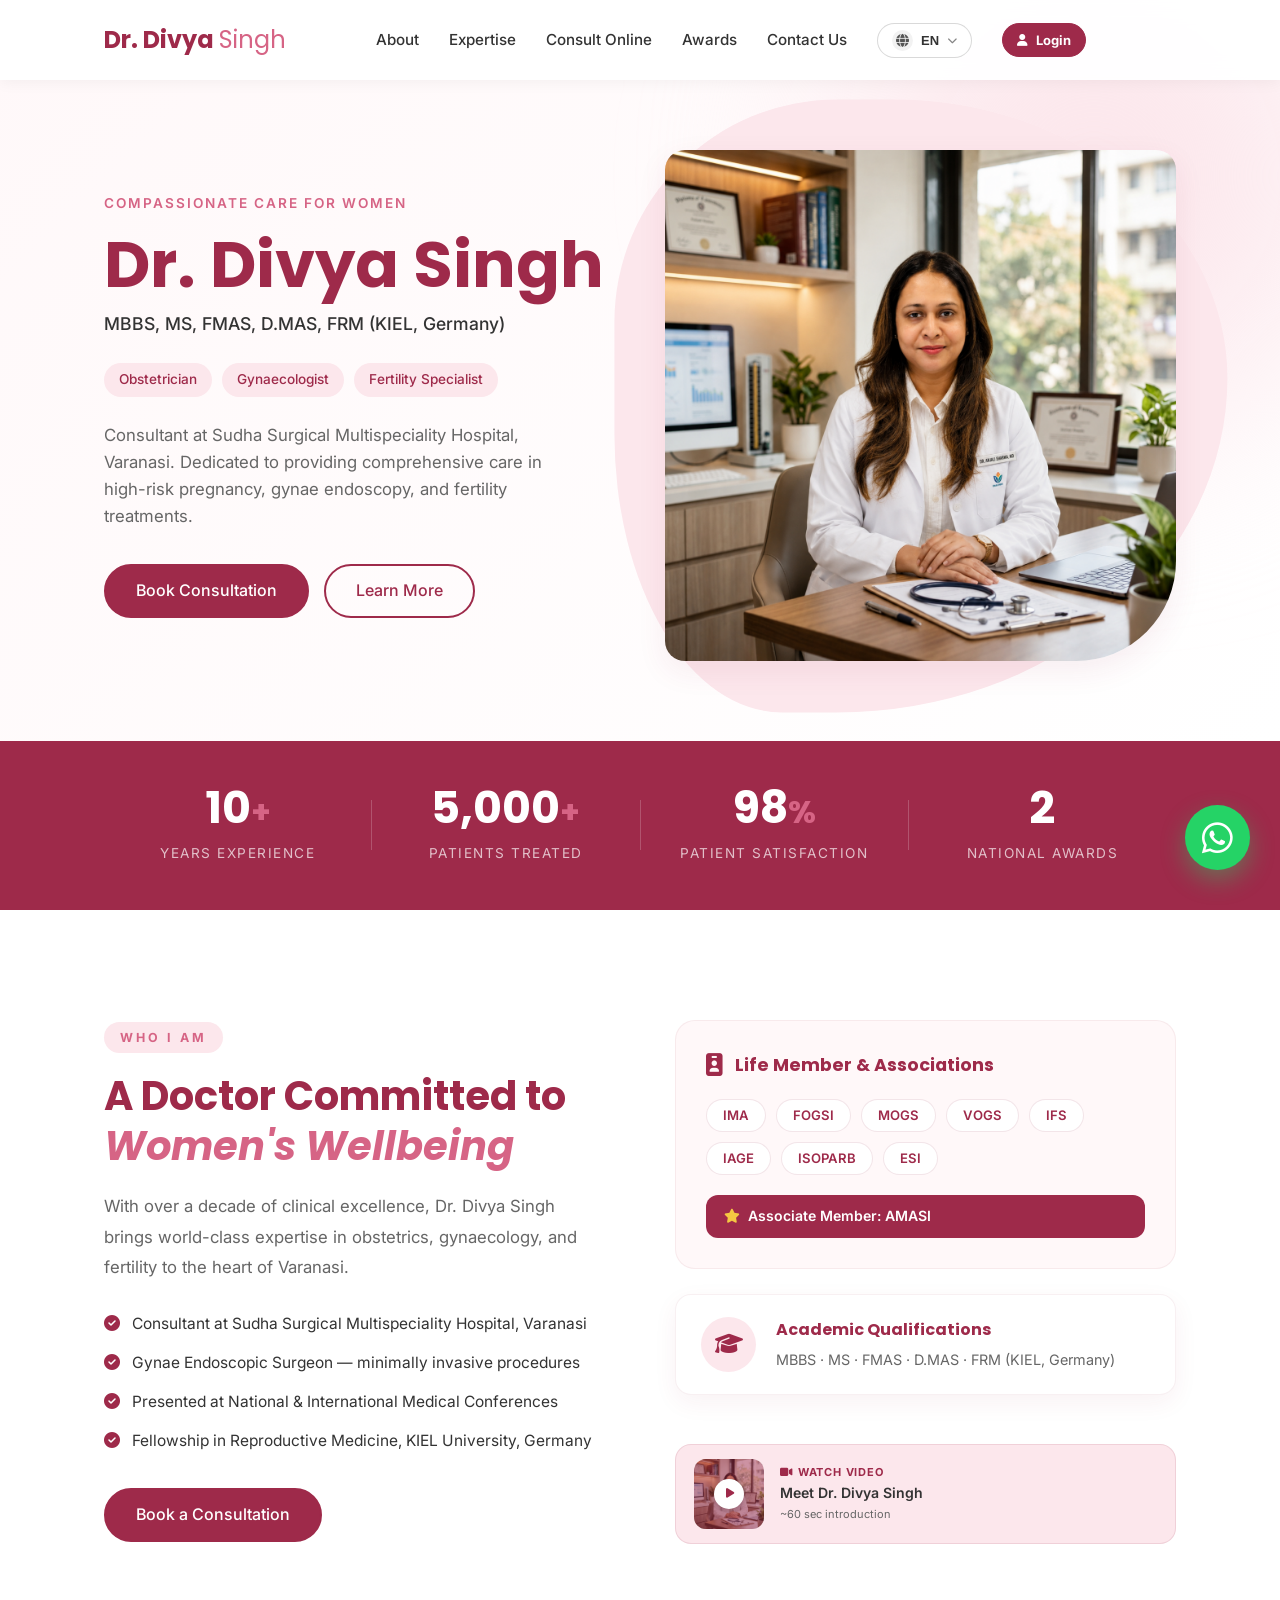
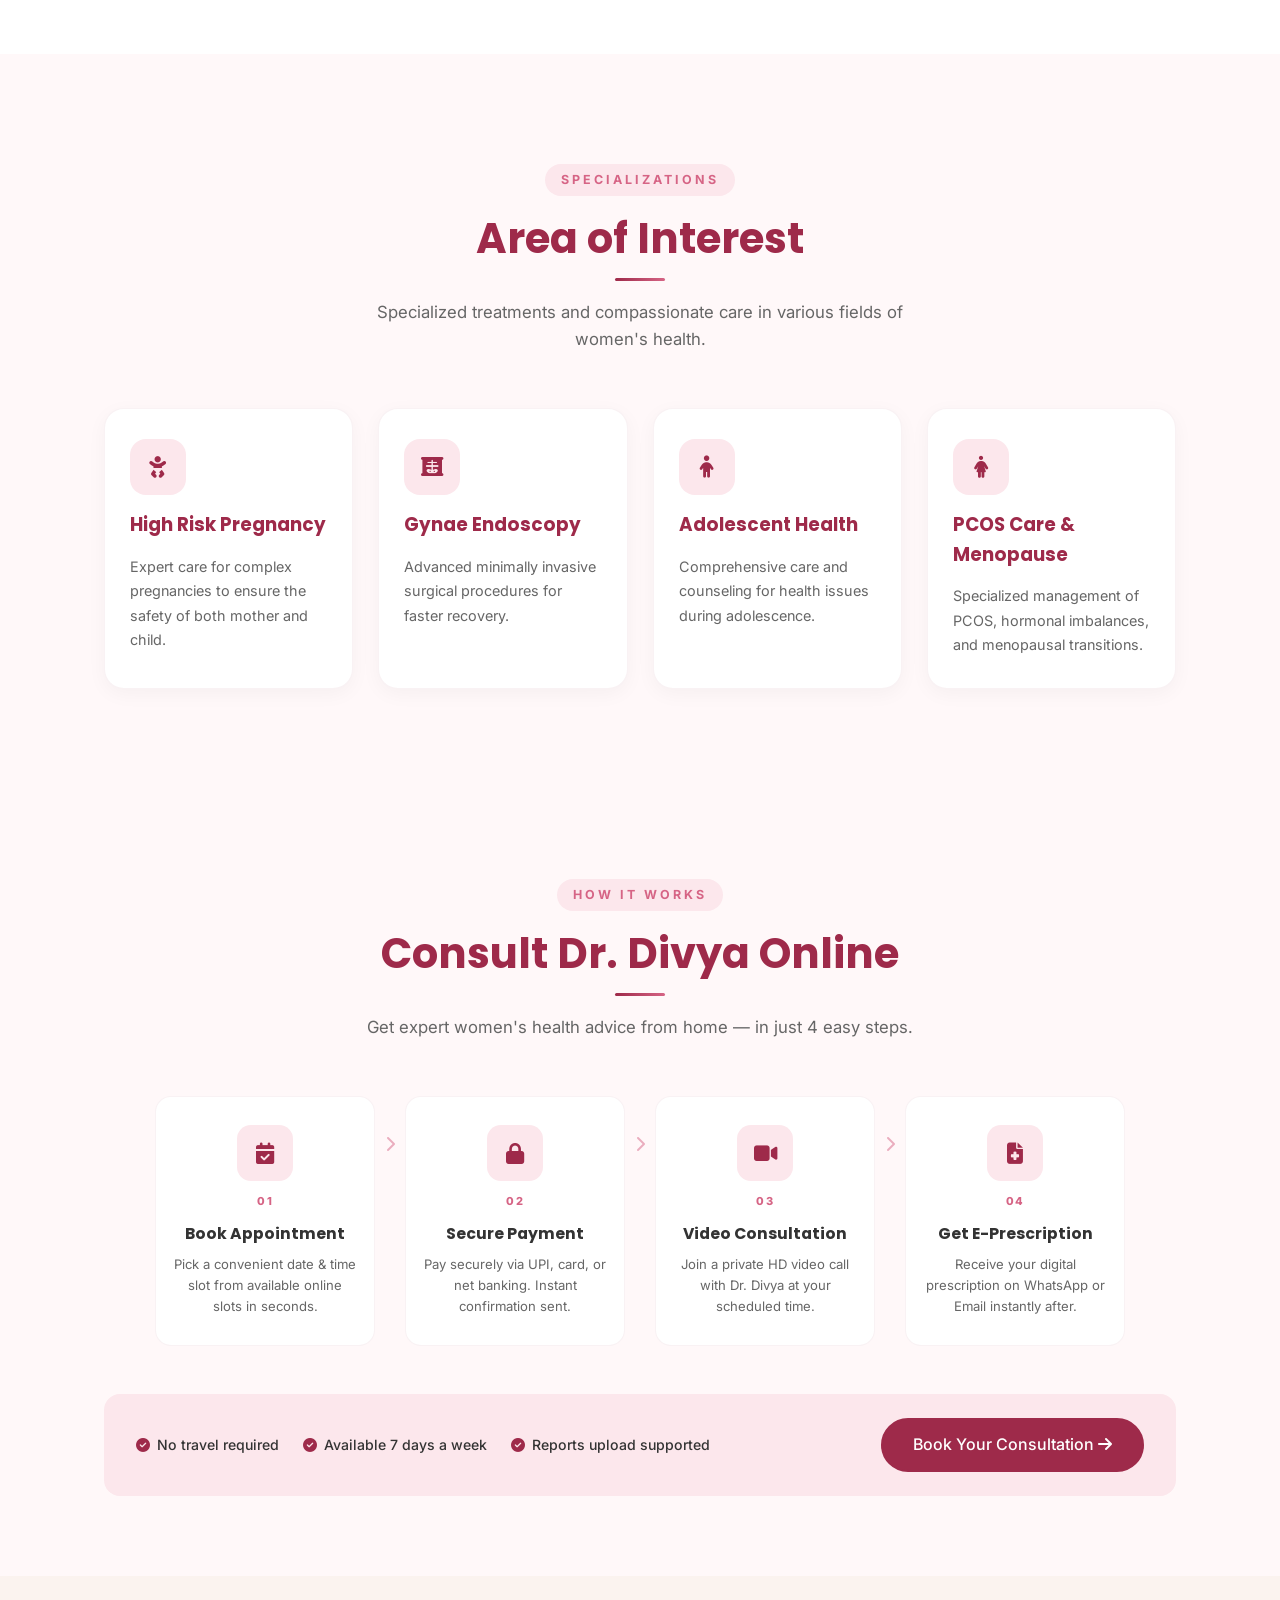
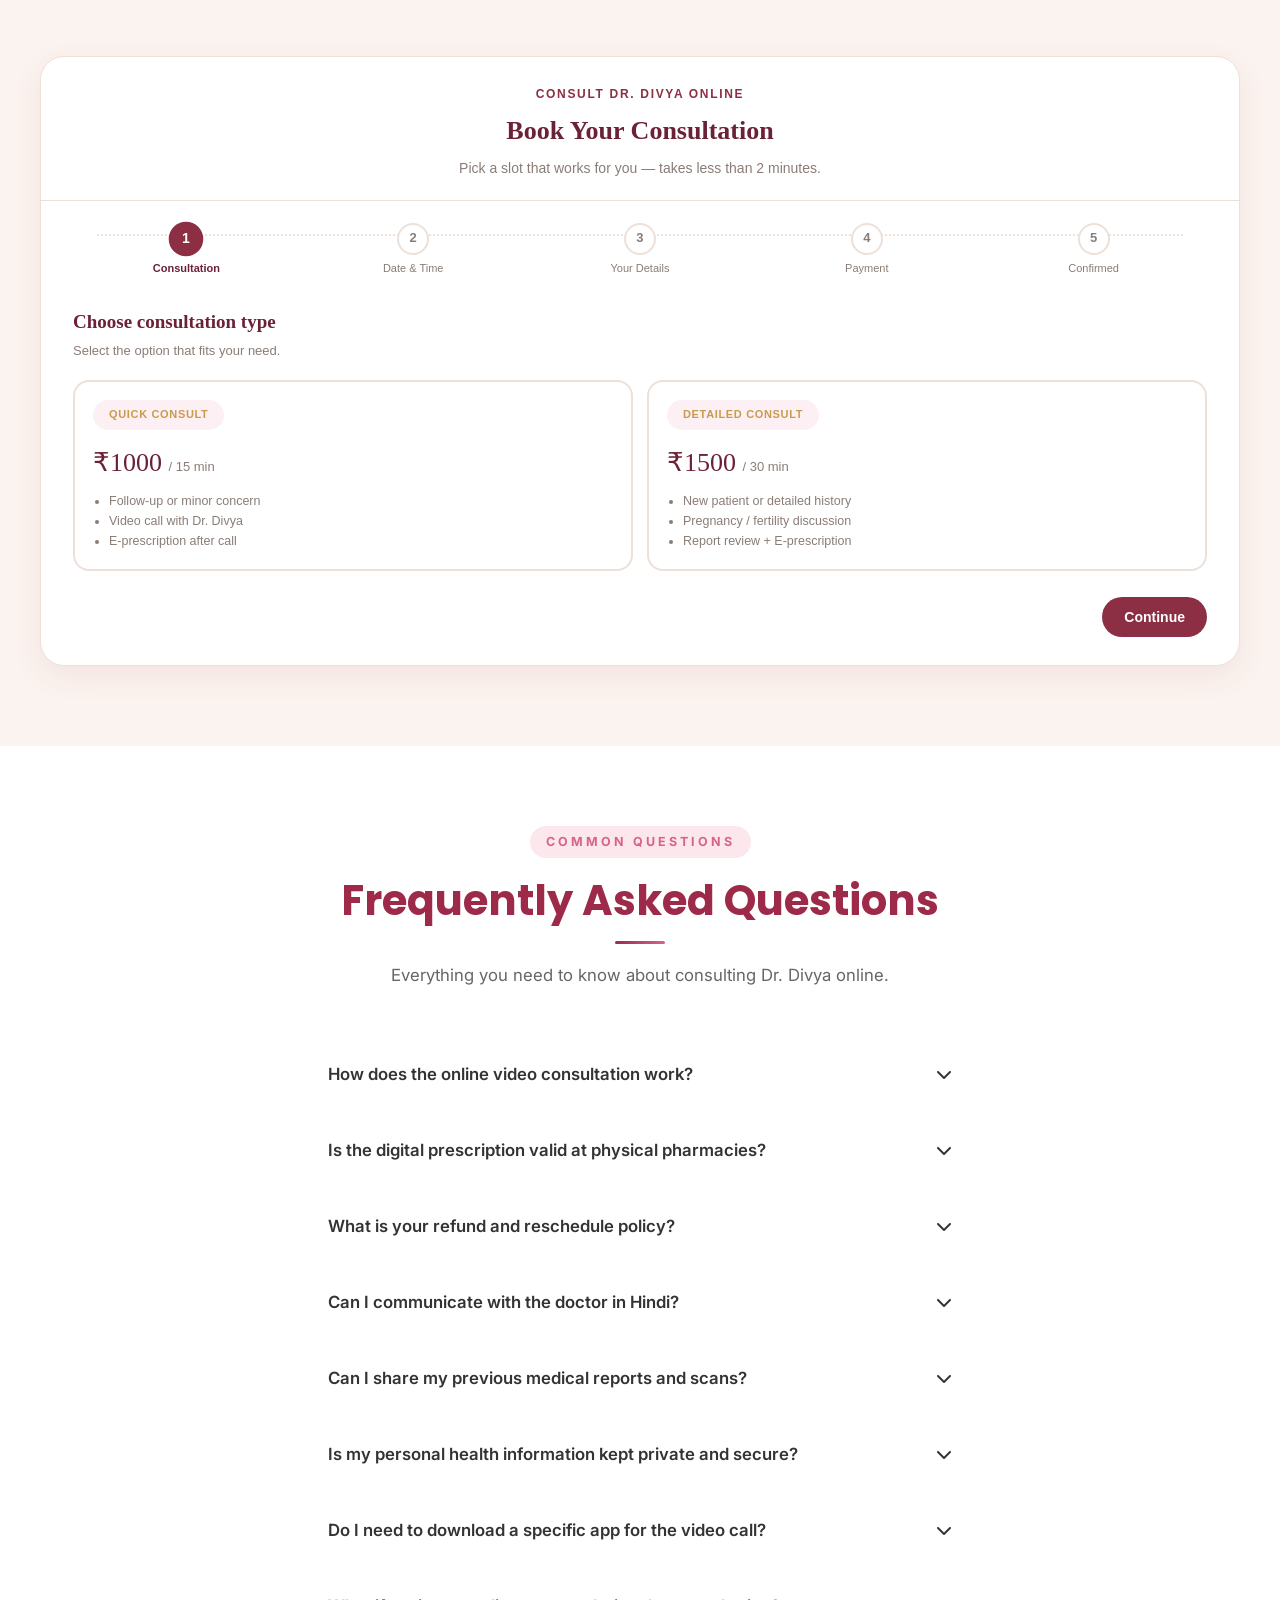
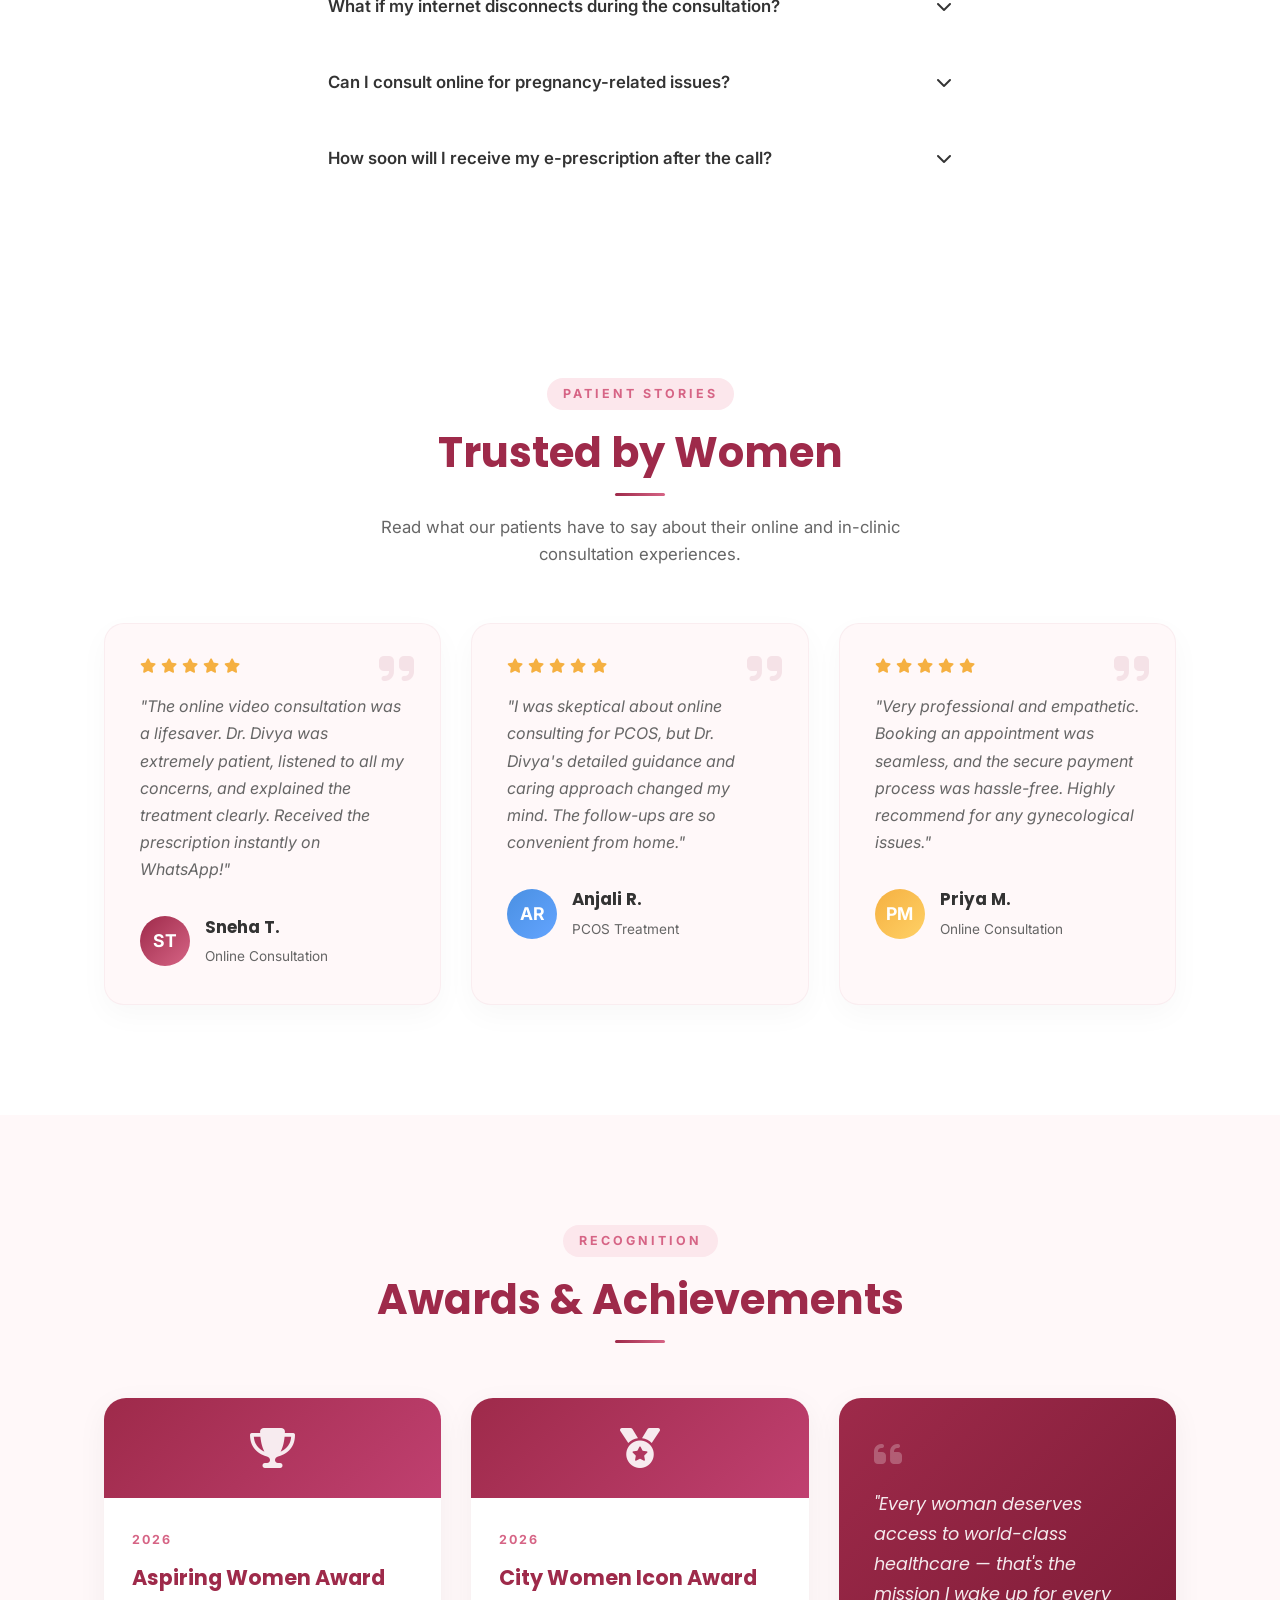
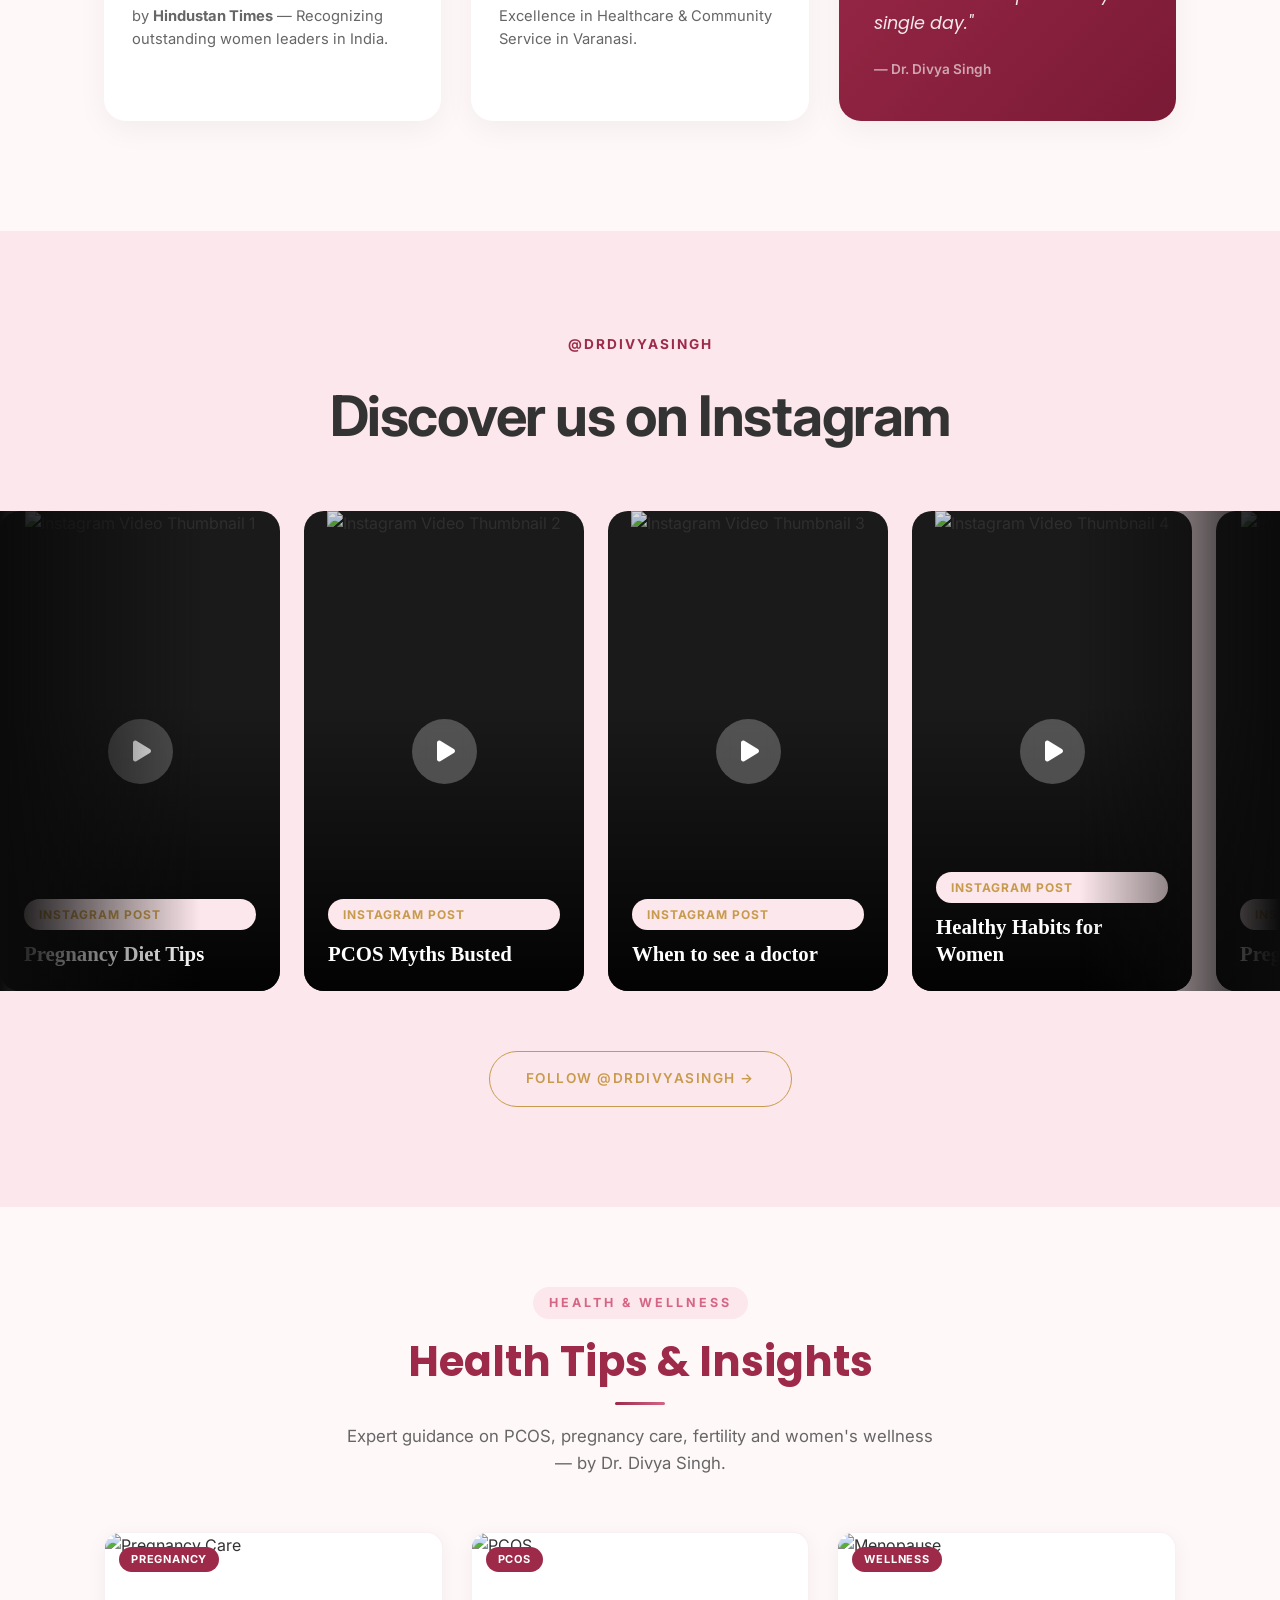
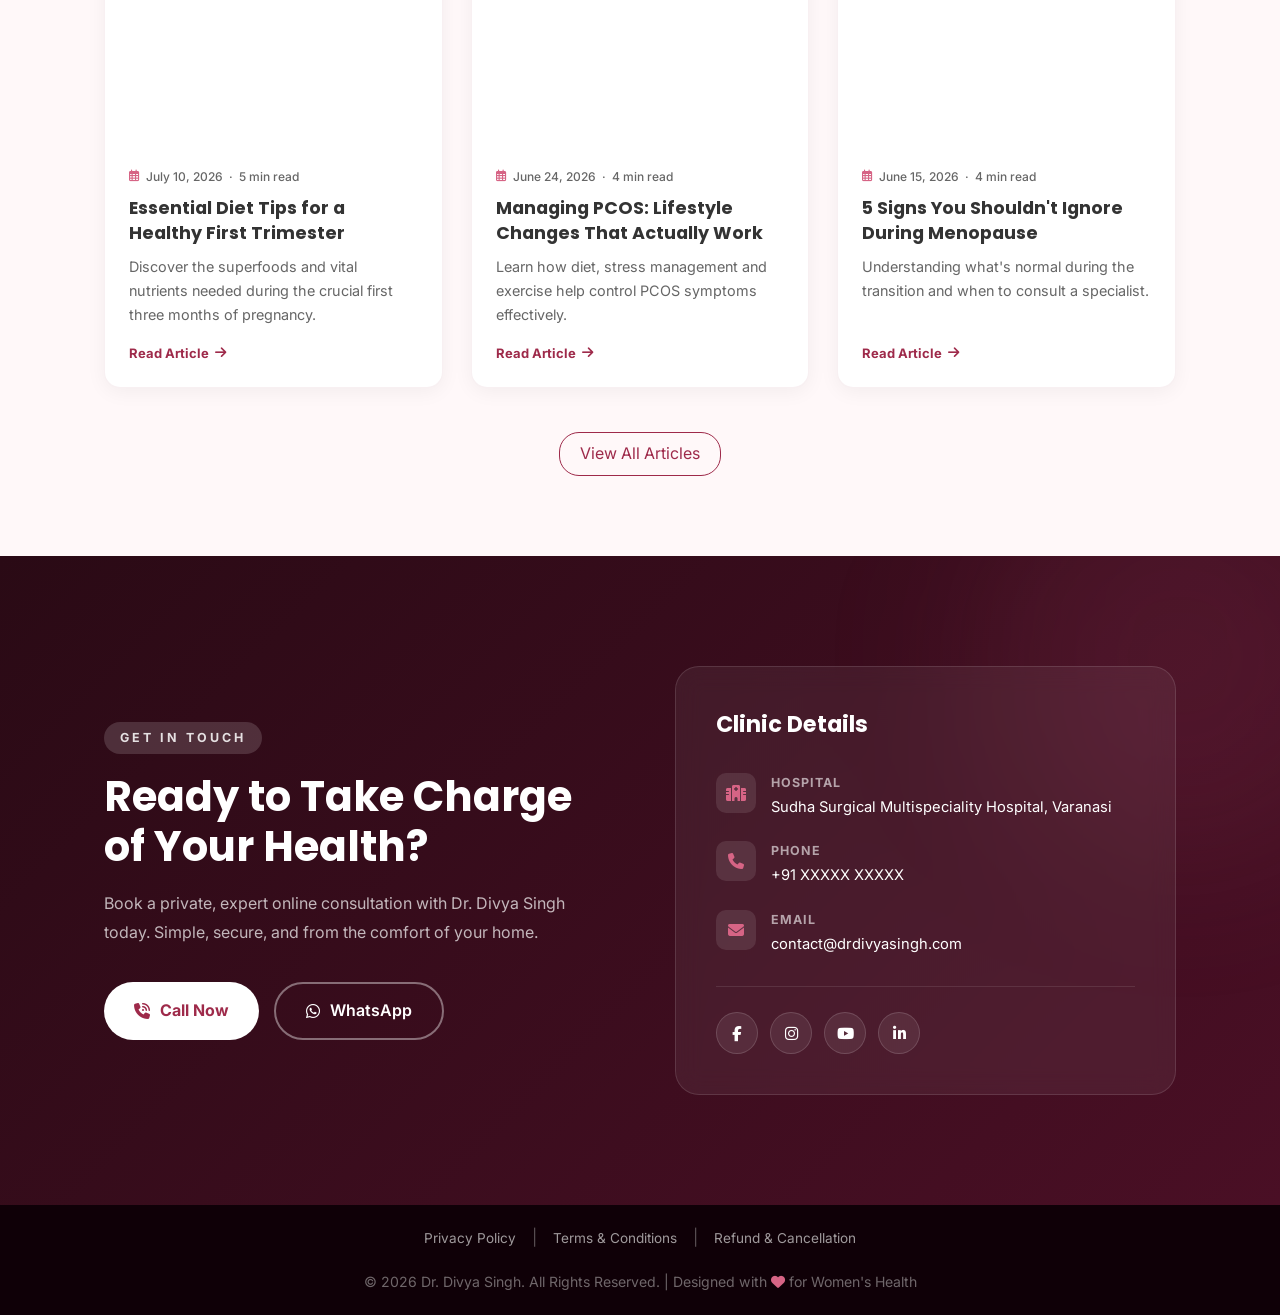
==== commit 2c7ed53b: "updated website" ====
--- a/index.html
+++ b/index.html
@@ -27,10 +27,15 @@
                 <li><a href="#expertise">Expertise</a></li>
                 <li><a href="#process">Consult Online</a></li>
                 <li><a href="#awards">Awards</a></li>
-                <li><a href="#contact" class="btn-outline">Contact Us</a></li>
+                <li><a href="#contact">Contact Us</a></li>
+                <li id="language-selector-container" style="list-style:none;"></li>
+                <li><a href="login.html"
+                        style="display:inline-flex;align-items:center;gap:8px;padding:6px 14px;border-radius:9999px;border:1.5px solid #9e2a4a;background:#9e2a4a;font-size:13px;font-weight:700;color:#fff;text-decoration:none;transition:all 0.3s ease;"
+                        onmouseover="this.style.background='#7a1f38';this.style.borderColor='#7a1f38';this.style.boxShadow='0 4px 12px rgba(158,42,74,0.25)'"
+                        onmouseout="this.style.background='#9e2a4a';this.style.borderColor='#9e2a4a';this.style.boxShadow='none'"><i
+                            class="fas fa-user" style="font-size:12px;"></i> Login</a></li>
             </ul>
             <div class="nav-actions">
-                <div id="language-selector-container"></div>
                 <div class="hamburger">
                     <i class="fas fa-bars"></i>
                 </div>
@@ -121,7 +126,9 @@
                     </div>
                     <a href="#contact" class="btn-primary">Book a Consultation</a>
                 </div>
-                <div class="about-right reveal-right">
+
+                <div class="about-right reveal-right"
+                    style="display: flex; flex-direction: column; justify-content: center; align-items: center;">
                     <div class="memberships-card">
                         <div class="memberships-header">
                             <i class="fas fa-id-badge"></i>
@@ -148,10 +155,44 @@
                             <p>MBBS · MS · FMAS · D.MAS · FRM (KIEL, Germany)</p>
                         </div>
                     </div>
-                </div>
-            </div>
-        </div>
-    </section>
+
+                    <!-- Video Thumbnail -->
+                    <div class="about-video-thumb" id="openVideoModal" title="Watch: Meet Dr. Divya Singh">
+                        <div class="avt-thumbnail">
+                            <img src="assets/dr_divya.png" alt="Dr. Divya Singh - Meet the Doctor">
+                            <div class="avt-overlay">
+                                <div class="avt-play-btn">
+                                    <i class="fas fa-play"></i>
+                                </div>
+                            </div>
+                        </div>
+                        <div class="avt-info">
+                            <span class="avt-label"><i class="fas fa-video"></i> Watch Video</span>
+                            <p>Meet Dr. Divya Singh</p>
+                            <span class="avt-duration">~60 sec introduction</span>
+                        </div>
+                    </div>
+                </div>
+            </div>
+        </div>
+    </section>
+
+    <!-- Video Modal -->
+    <div class="video-modal-overlay" id="videoModal">
+        <div class="video-modal-box">
+            <button class="video-modal-close" id="closeVideoModal" aria-label="Close video">
+                <i class="fas fa-times"></i>
+            </button>
+            <div class="video-modal-inner">
+                <iframe id="videoIframe" src="" title="Dr. Divya Singh – Meet the Doctor" frameborder="0"
+                    allow="accelerometer; autoplay; clipboard-write; encrypted-media; gyroscope; picture-in-picture"
+                    allowfullscreen>
+                </iframe>
+            </div>
+            <p class="video-modal-caption"><i class="fas fa-user-md"></i> Dr. Divya Singh — Gynaecologist & Fertility
+                Specialist, Varanasi</p>
+        </div>
+    </div>
 
     <!-- Expertise Section -->
     <section class="expertise" id="expertise">
@@ -197,82 +238,71 @@
 
     <!-- Online Consultation Process -->
     <section class="process" id="process">
-        <div class="process-inner">
-            <div class="container">
-                <div class="section-title text-center reveal-up">
-                    <span class="eyebrow-label light">How It Works</span>
-                    <h2 class="process-heading">Consult Dr. Divya Online</h2>
-                    <p class="process-subtext">Get expert women's health advice from home — in just 4 easy steps.</p>
-                </div>
-
-                <div class="process-timeline">
-                    <div class="timeline-line"></div>
-
-                    <div class="process-card reveal-up" style="--delay:0.1s">
-                        <div class="process-card-top">
-                            <div class="process-num">01</div>
-                            <div class="process-icon-box">
-                                <i class="fas fa-calendar-check"></i>
-                            </div>
-                        </div>
-                        <div class="process-card-body">
-                            <h3>Book Appointment</h3>
-                            <p>Pick a convenient date & time slot from available online slots in seconds.</p>
-                            <span class="process-tag"><i class="fas fa-clock"></i> 2 mins</span>
-                        </div>
-                    </div>
-
-                    <div class="process-card reveal-up" style="--delay:0.2s">
-                        <div class="process-card-top">
-                            <div class="process-num">02</div>
-                            <div class="process-icon-box">
-                                <i class="fas fa-lock"></i>
-                            </div>
-                        </div>
-                        <div class="process-card-body">
-                            <h3>Secure Payment</h3>
-                            <p>Pay securely via UPI, card, or net banking. Instant confirmation sent.</p>
-                            <span class="process-tag"><i class="fas fa-shield-alt"></i> 100% Safe</span>
-                        </div>
-                    </div>
-
-                    <div class="process-card reveal-up" style="--delay:0.3s">
-                        <div class="process-card-top">
-                            <div class="process-num">03</div>
-                            <div class="process-icon-box">
-                                <i class="fas fa-video"></i>
-                            </div>
-                        </div>
-                        <div class="process-card-body">
-                            <h3>Video Consultation</h3>
-                            <p>Join a private, HD video call with Dr. Divya at your scheduled time.</p>
-                            <span class="process-tag"><i class="fas fa-user-shield"></i> Private &amp; Secure</span>
-                        </div>
-                    </div>
-
-                    <div class="process-card reveal-up" style="--delay:0.4s">
-                        <div class="process-card-top">
-                            <div class="process-num">04</div>
-                            <div class="process-icon-box">
-                                <i class="fas fa-file-medical"></i>
-                            </div>
-                        </div>
-                        <div class="process-card-body">
-                            <h3>Get E-Prescription</h3>
-                            <p>Receive your digital prescription on WhatsApp or Email instantly after.</p>
-                            <span class="process-tag"><i class="fab fa-whatsapp"></i> WhatsApp / Email</span>
-                        </div>
-                    </div>
-                </div>
-
-                <div class="process-bottom reveal-up" style="--delay:0.5s">
-                    <p><i class="fas fa-circle-check"></i> No travel required &nbsp;&nbsp; <i
-                            class="fas fa-circle-check"></i> Available 7 days a week &nbsp;&nbsp; <i
-                            class="fas fa-circle-check"></i> Reports upload supported</p>
-                    <a href="book_online.html" class="btn-process-cta">Book Your Consultation <i
-                            class="fas fa-arrow-right"></i></a>
-                </div>
-            </div>
+        <div class="container">
+
+            <div class="section-title text-center reveal-up">
+                <span class="eyebrow-label">How It Works</span>
+                <h2>Consult Dr. Divya Online</h2>
+                <div class="divider"></div>
+                <p>Get expert women's health advice from home — in just 4 easy steps.</p>
+            </div>
+
+            <div class="process-steps">
+
+                <div class="process-step reveal-up" style="--delay:0.1s">
+                    <div class="ps-icon">
+                        <i class="fas fa-calendar-check"></i>
+                    </div>
+                    <div class="ps-num">01</div>
+                    <h3>Book Appointment</h3>
+                    <p>Pick a convenient date &amp; time slot from available online slots in seconds.</p>
+                </div>
+
+                <div class="ps-arrow"><i class="fas fa-chevron-right"></i></div>
+
+                <div class="process-step reveal-up" style="--delay:0.2s">
+                    <div class="ps-icon">
+                        <i class="fas fa-lock"></i>
+                    </div>
+                    <div class="ps-num">02</div>
+                    <h3>Secure Payment</h3>
+                    <p>Pay securely via UPI, card, or net banking. Instant confirmation sent.</p>
+                </div>
+
+                <div class="ps-arrow"><i class="fas fa-chevron-right"></i></div>
+
+                <div class="process-step reveal-up" style="--delay:0.3s">
+                    <div class="ps-icon">
+                        <i class="fas fa-video"></i>
+                    </div>
+                    <div class="ps-num">03</div>
+                    <h3>Video Consultation</h3>
+                    <p>Join a private HD video call with Dr. Divya at your scheduled time.</p>
+                </div>
+
+                <div class="ps-arrow"><i class="fas fa-chevron-right"></i></div>
+
+                <div class="process-step reveal-up" style="--delay:0.4s">
+                    <div class="ps-icon">
+                        <i class="fas fa-file-medical"></i>
+                    </div>
+                    <div class="ps-num">04</div>
+                    <h3>Get E-Prescription</h3>
+                    <p>Receive your digital prescription on WhatsApp or Email instantly after.</p>
+                </div>
+
+            </div>
+
+            <div class="process-cta-row reveal-up" style="--delay:0.5s">
+                <div class="process-checks">
+                    <span><i class="fas fa-circle-check"></i> No travel required</span>
+                    <span><i class="fas fa-circle-check"></i> Available 7 days a week</span>
+                    <span><i class="fas fa-circle-check"></i> Reports upload supported</span>
+                </div>
+                <a href="book_online.html" class="btn-primary">Book Your Consultation <i
+                        class="fas fa-arrow-right"></i></a>
+            </div>
+
         </div>
     </section>
 
@@ -800,7 +830,7 @@
             </div><!-- end .blog-grid -->
 
             <div class="text-center reveal-up" style="--delay:0.4s; margin-top: 44px;">
-                <a href="#" class="btn-outline">View All Articles</a>
+                <a href="blog.html" class="btn-outline">View All Articles</a>
             </div>
         </div>
     </section>
@@ -887,6 +917,34 @@
 
     <script src="script.js"></script>
     <script src="google-translate.js"></script>
+    <script>
+        // ── Video Modal ──
+        const VIDEO_SRC = ''; // paste your YouTube embed URL here e.g. https://www.youtube.com/embed/VIDEOID?autoplay=1
+        const modal = document.getElementById('videoModal');
+        const iframe = document.getElementById('videoIframe');
+        const openBtn = document.getElementById('openVideoModal');
+        const closeBtn = document.getElementById('closeVideoModal');
+
+        openBtn.addEventListener('click', function () {
+            iframe.src = VIDEO_SRC;
+            modal.classList.add('active');
+            document.body.style.overflow = 'hidden';
+        });
+
+        function closeModal() {
+            modal.classList.remove('active');
+            iframe.src = '';
+            document.body.style.overflow = '';
+        }
+
+        closeBtn.addEventListener('click', closeModal);
+        modal.addEventListener('click', function (e) {
+            if (e.target === modal) closeModal();
+        });
+        document.addEventListener('keydown', function (e) {
+            if (e.key === 'Escape') closeModal();
+        });
+    </script>
 </body>
 
 </html>
--- a/style.css
+++ b/style.css
@@ -1,4 +1,4 @@
-:root {
+﻿:root {
     --primary: #9e2a4a;
     /* Deep rose / maroon */
     --primary-light: #d66485;
@@ -431,8 +431,8 @@
 }
 
 .about-left h2 {
-    font-size: 2.8rem;
-    line-height: 1.2;
+    font-size: 2.5rem;
+    line-height: 1.25;
     margin-bottom: 20px;
 }
 
@@ -3072,4 +3072,335 @@
     .bmc-body {
         padding: 16px;
     }
-}+}
+/* Auth / Login Page */
+.auth-container { width: 100%; max-width: 420px; margin: auto; }
+.auth-card { background: #fff; padding: 40px; border-radius: 20px; box-shadow: 0 10px 40px rgba(0,0,0,0.05); text-align: center; }
+.auth-card h2 { font-size: 1.8rem; margin-bottom: 8px; color: var(--text-main); font-family: 'Fraunces', serif; }
+.auth-sub { font-size: 0.9rem; color: var(--text-light); margin-bottom: 30px; }
+.auth-card .field { text-align: left; margin-bottom: 18px; }
+.auth-card .field label { font-size: 0.85rem; font-weight: 600; color: var(--text-main); display: block; margin-bottom: 6px; }
+.auth-card .field input { width: 100%; padding: 12px 16px; border: 1px solid rgba(0,0,0,0.1); border-radius: 10px; font-family: inherit; font-size: 0.95rem; outline: none; transition: all 0.3s ease; }
+.auth-card .field input:focus { border-color: var(--primary); box-shadow: 0 0 0 3px var(--secondary); }
+.auth-options { display: flex; justify-content: space-between; align-items: center; margin: 10px 0 24px; font-size: 0.85rem; }
+.remember-me { display: flex; align-items: center; gap: 6px; cursor: pointer; color: var(--text-light); }
+.forgot-pwd { color: var(--primary); font-weight: 600; }
+.auth-footer { margin-top: 24px; font-size: 0.9rem; color: var(--text-light); border-top: 1px solid rgba(0,0,0,0.05); padding-top: 20px; }
+.auth-footer a { color: var(--primary); font-weight: 600; text-decoration: underline; }
+
+
+/* ================================
+   VIDEO THUMBNAIL (About Section)
+   ================================ */
+.about-video-thumb {
+    display: flex;
+    align-items: center;
+    gap: 16px;
+    margin-top: 24px;
+    background: var(--secondary);
+    border: 1.5px solid rgba(158, 42, 74, 0.12);
+    border-radius: 16px;
+    padding: 14px 18px;
+    cursor: pointer;
+    transition: all 0.3s ease;
+    max-width: 340px;
+}
+.about-video-thumb:hover {
+    transform: translateY(-3px);
+    box-shadow: 0 8px 24px rgba(158, 42, 74, 0.15);
+    border-color: var(--primary);
+}
+.avt-thumbnail {
+    position: relative;
+    width: 70px;
+    height: 70px;
+    border-radius: 12px;
+    overflow: hidden;
+    flex-shrink: 0;
+}
+.avt-thumbnail img {
+    width: 100%;
+    height: 100%;
+    object-fit: cover;
+    object-position: top;
+}
+.avt-overlay {
+    position: absolute;
+    inset: 0;
+    background: rgba(158, 42, 74, 0.5);
+    display: flex;
+    align-items: center;
+    justify-content: center;
+    transition: background 0.3s;
+}
+.about-video-thumb:hover .avt-overlay {
+    background: rgba(158, 42, 74, 0.7);
+}
+.avt-play-btn {
+    width: 30px;
+    height: 30px;
+    border-radius: 50%;
+    background: #fff;
+    display: flex;
+    align-items: center;
+    justify-content: center;
+    color: var(--primary);
+    font-size: 11px;
+    padding-left: 2px;
+    box-shadow: 0 2px 8px rgba(0,0,0,0.2);
+    transition: transform 0.3s ease;
+}
+.about-video-thumb:hover .avt-play-btn {
+    transform: scale(1.15);
+}
+.avt-info {
+    display: flex;
+    flex-direction: column;
+    gap: 3px;
+}
+.avt-label {
+    font-size: 11px;
+    font-weight: 700;
+    color: var(--primary);
+    text-transform: uppercase;
+    letter-spacing: 0.8px;
+    display: flex;
+    align-items: center;
+    gap: 5px;
+}
+.avt-info p {
+    font-size: 0.88rem;
+    font-weight: 600;
+    color: var(--text-main);
+    margin: 0;
+    line-height: 1.3;
+}
+.avt-duration {
+    font-size: 11px;
+    color: var(--text-light);
+}
+
+/* ================================
+   VIDEO MODAL
+   ================================ */
+.video-modal-overlay {
+    position: fixed;
+    inset: 0;
+    background: rgba(0, 0, 0, 0.82);
+    backdrop-filter: blur(6px);
+    z-index: 99999;
+    display: flex;
+    align-items: center;
+    justify-content: center;
+    padding: 20px;
+    opacity: 0;
+    pointer-events: none;
+    transition: opacity 0.3s ease;
+}
+.video-modal-overlay.active {
+    opacity: 1;
+    pointer-events: all;
+}
+.video-modal-box {
+    position: relative;
+    width: 100%;
+    max-width: 820px;
+    background: #0f0007;
+    border-radius: 20px;
+    overflow: hidden;
+    box-shadow: 0 30px 80px rgba(0,0,0,0.6);
+    transform: scale(0.92) translateY(20px);
+    transition: transform 0.35s cubic-bezier(0.22,1,0.36,1);
+}
+.video-modal-overlay.active .video-modal-box {
+    transform: scale(1) translateY(0);
+}
+.video-modal-close {
+    position: absolute;
+    top: 14px;
+    right: 14px;
+    width: 36px;
+    height: 36px;
+    border-radius: 50%;
+    background: rgba(255,255,255,0.12);
+    border: none;
+    color: #fff;
+    font-size: 15px;
+    cursor: pointer;
+    display: flex;
+    align-items: center;
+    justify-content: center;
+    z-index: 10;
+    transition: background 0.25s ease;
+}
+.video-modal-close:hover { background: rgba(255,255,255,0.25); }
+.video-modal-inner {
+    position: relative;
+    padding-bottom: 56.25%; /* 16:9 */
+    height: 0;
+}
+.video-modal-inner iframe {
+    position: absolute;
+    top: 0; left: 0;
+    width: 100%;
+    height: 100%;
+}
+.video-modal-caption {
+    padding: 14px 20px;
+    font-size: 0.82rem;
+    color: rgba(255,255,255,0.5);
+    text-align: center;
+    display: flex;
+    align-items: center;
+    justify-content: center;
+    gap: 8px;
+}
+
+/* Center about-right cards */
+.about-right {
+    display: flex;
+    flex-direction: column;
+    justify-content: center;
+    align-items: center;
+}
+.about-right .memberships-card,
+.about-right .qual-card {
+    width: 100%;
+}
+
+.about-right .about-video-thumb { max-width: 100%; }
+
+
+.about-video-thumb { max-width: 100%; width: 100%; }
+
+
+/* ==============================
+   PROCESS SECTION — Simple Clean
+   ============================== */
+.process {
+    padding: 80px 0;
+    background: var(--bg-alt);
+}
+
+.process-steps {
+    display: flex;
+    align-items: flex-start;
+    justify-content: center;
+    gap: 0;
+    margin-top: 50px;
+    flex-wrap: wrap;
+}
+
+.process-step {
+    flex: 1;
+    min-width: 160px;
+    max-width: 220px;
+    text-align: center;
+    padding: 28px 16px;
+    background: #fff;
+    border-radius: 16px;
+    border: 1px solid rgba(158, 42, 74, 0.06);
+    transition: all 0.3s ease;
+    position: relative;
+}
+
+.process-step:hover {
+    transform: translateY(-6px);
+    box-shadow: 0 12px 30px rgba(158, 42, 74, 0.1);
+    border-color: rgba(158, 42, 74, 0.15);
+}
+
+.ps-icon {
+    width: 56px;
+    height: 56px;
+    background: var(--secondary);
+    border-radius: 14px;
+    display: flex;
+    align-items: center;
+    justify-content: center;
+    font-size: 1.3rem;
+    color: var(--primary);
+    margin: 0 auto 12px;
+    transition: background 0.3s ease;
+}
+
+.process-step:hover .ps-icon {
+    background: var(--primary);
+    color: #fff;
+}
+
+.ps-num {
+    font-size: 11px;
+    font-weight: 800;
+    letter-spacing: 1.5px;
+    color: var(--primary-light);
+    margin-bottom: 10px;
+    text-transform: uppercase;
+}
+
+.process-step h3 {
+    font-size: 0.98rem;
+    font-weight: 700;
+    color: var(--text-main);
+    margin-bottom: 8px;
+}
+
+.process-step p {
+    font-size: 0.82rem;
+    color: var(--text-light);
+    line-height: 1.6;
+    margin: 0;
+}
+
+.ps-arrow {
+    display: flex;
+    align-items: center;
+    justify-content: center;
+    padding: 0 10px;
+    color: var(--primary-light);
+    font-size: 1rem;
+    opacity: 0.5;
+    flex-shrink: 0;
+    margin-top: 40px;
+}
+
+.process-cta-row {
+    display: flex;
+    align-items: center;
+    justify-content: space-between;
+    margin-top: 48px;
+    padding: 24px 32px;
+    background: var(--secondary);
+    border-radius: 16px;
+    gap: 24px;
+    flex-wrap: wrap;
+}
+
+.process-checks {
+    display: flex;
+    gap: 24px;
+    flex-wrap: wrap;
+}
+
+.process-checks span {
+    font-size: 0.88rem;
+    font-weight: 500;
+    color: var(--text-main);
+    display: flex;
+    align-items: center;
+    gap: 7px;
+}
+
+.process-checks span i {
+    color: var(--primary);
+    font-size: 14px;
+}
+
+@media (max-width: 768px) {
+    .process-steps { gap: 16px; }
+    .ps-arrow { display: none; }
+    .process-step { min-width: 140px; }
+    .process-cta-row { flex-direction: column; text-align: center; }
+    .process-checks { justify-content: center; }
+}
+
--- a/google-translate.css
+++ b/google-translate.css
@@ -41,7 +41,7 @@
     gap: 8px;
     padding: 6px 14px;
     border-radius: 9999px;
-    border: 1px solid rgba(0, 0, 0, 0.1);
+    border: 1.5px solid rgba(0, 0, 0, 0.15);
     background: white;
     cursor: pointer;
     transition: all 0.3s ease;
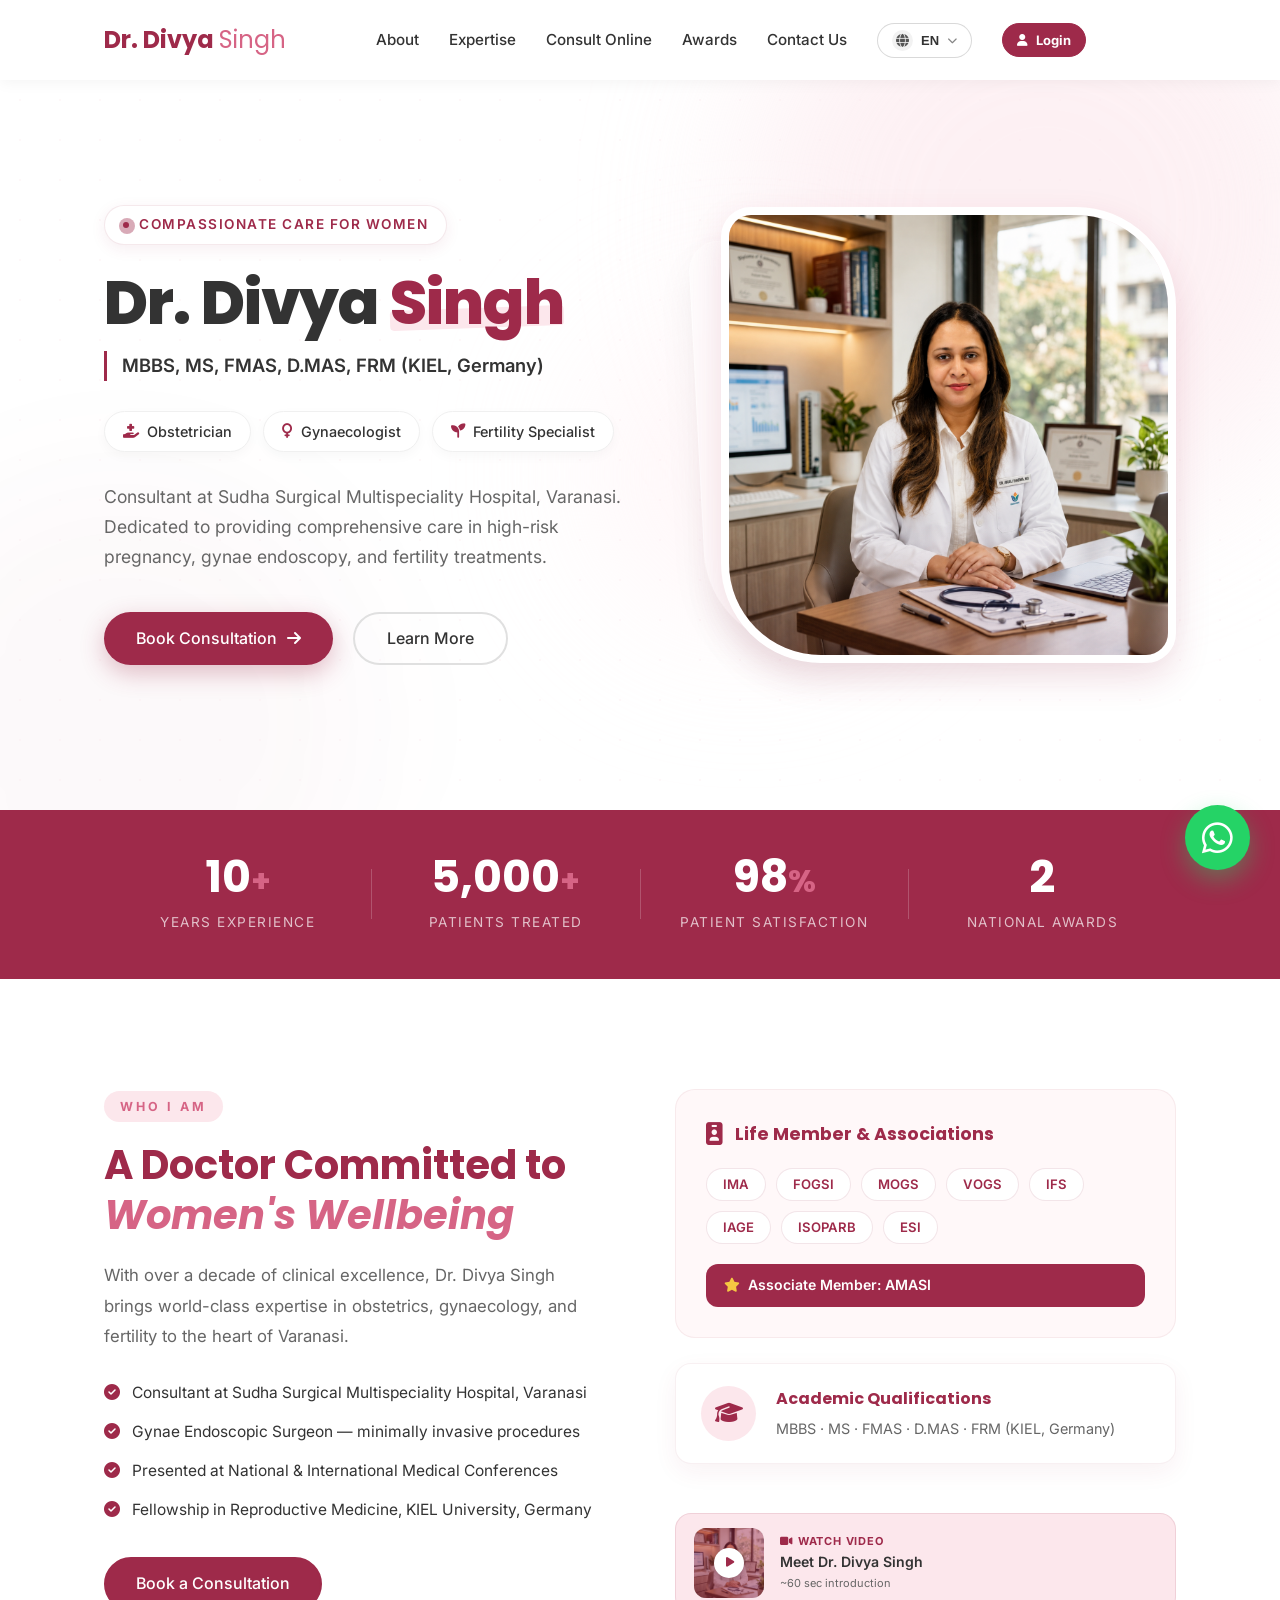
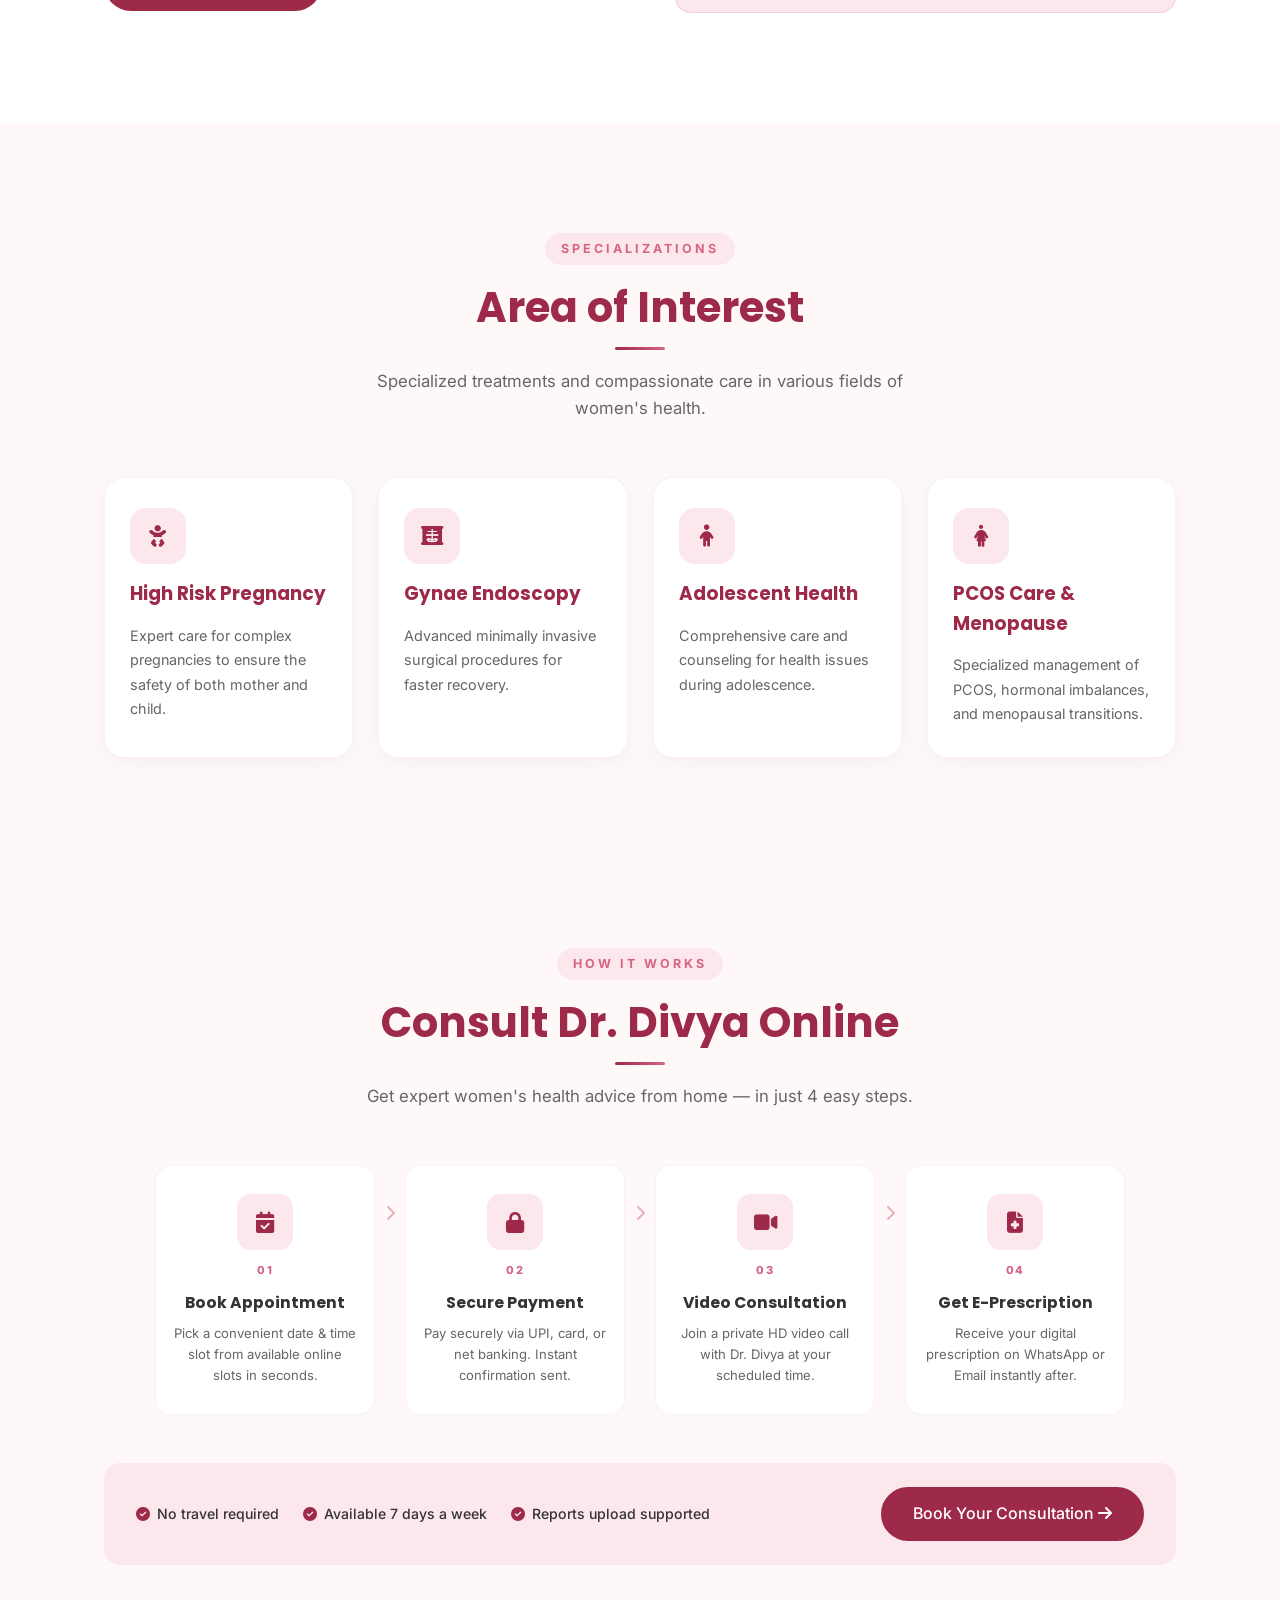
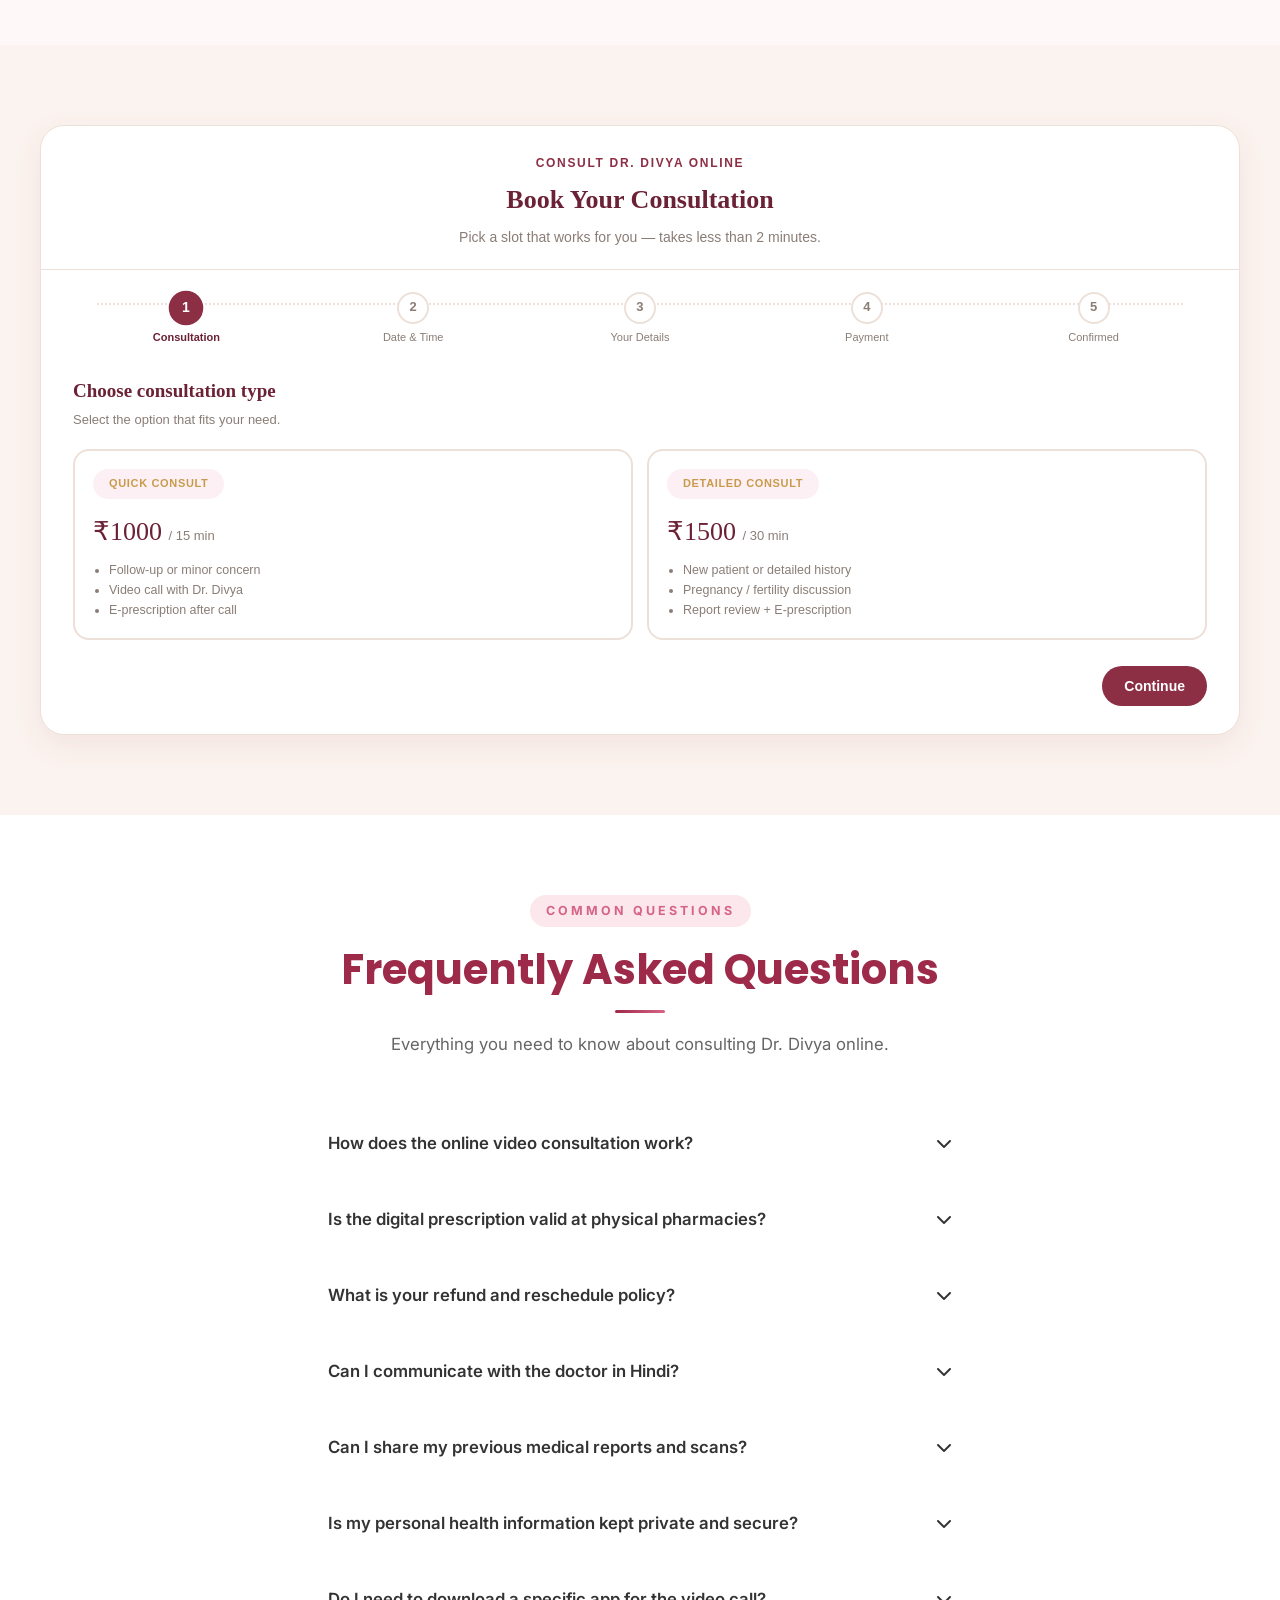
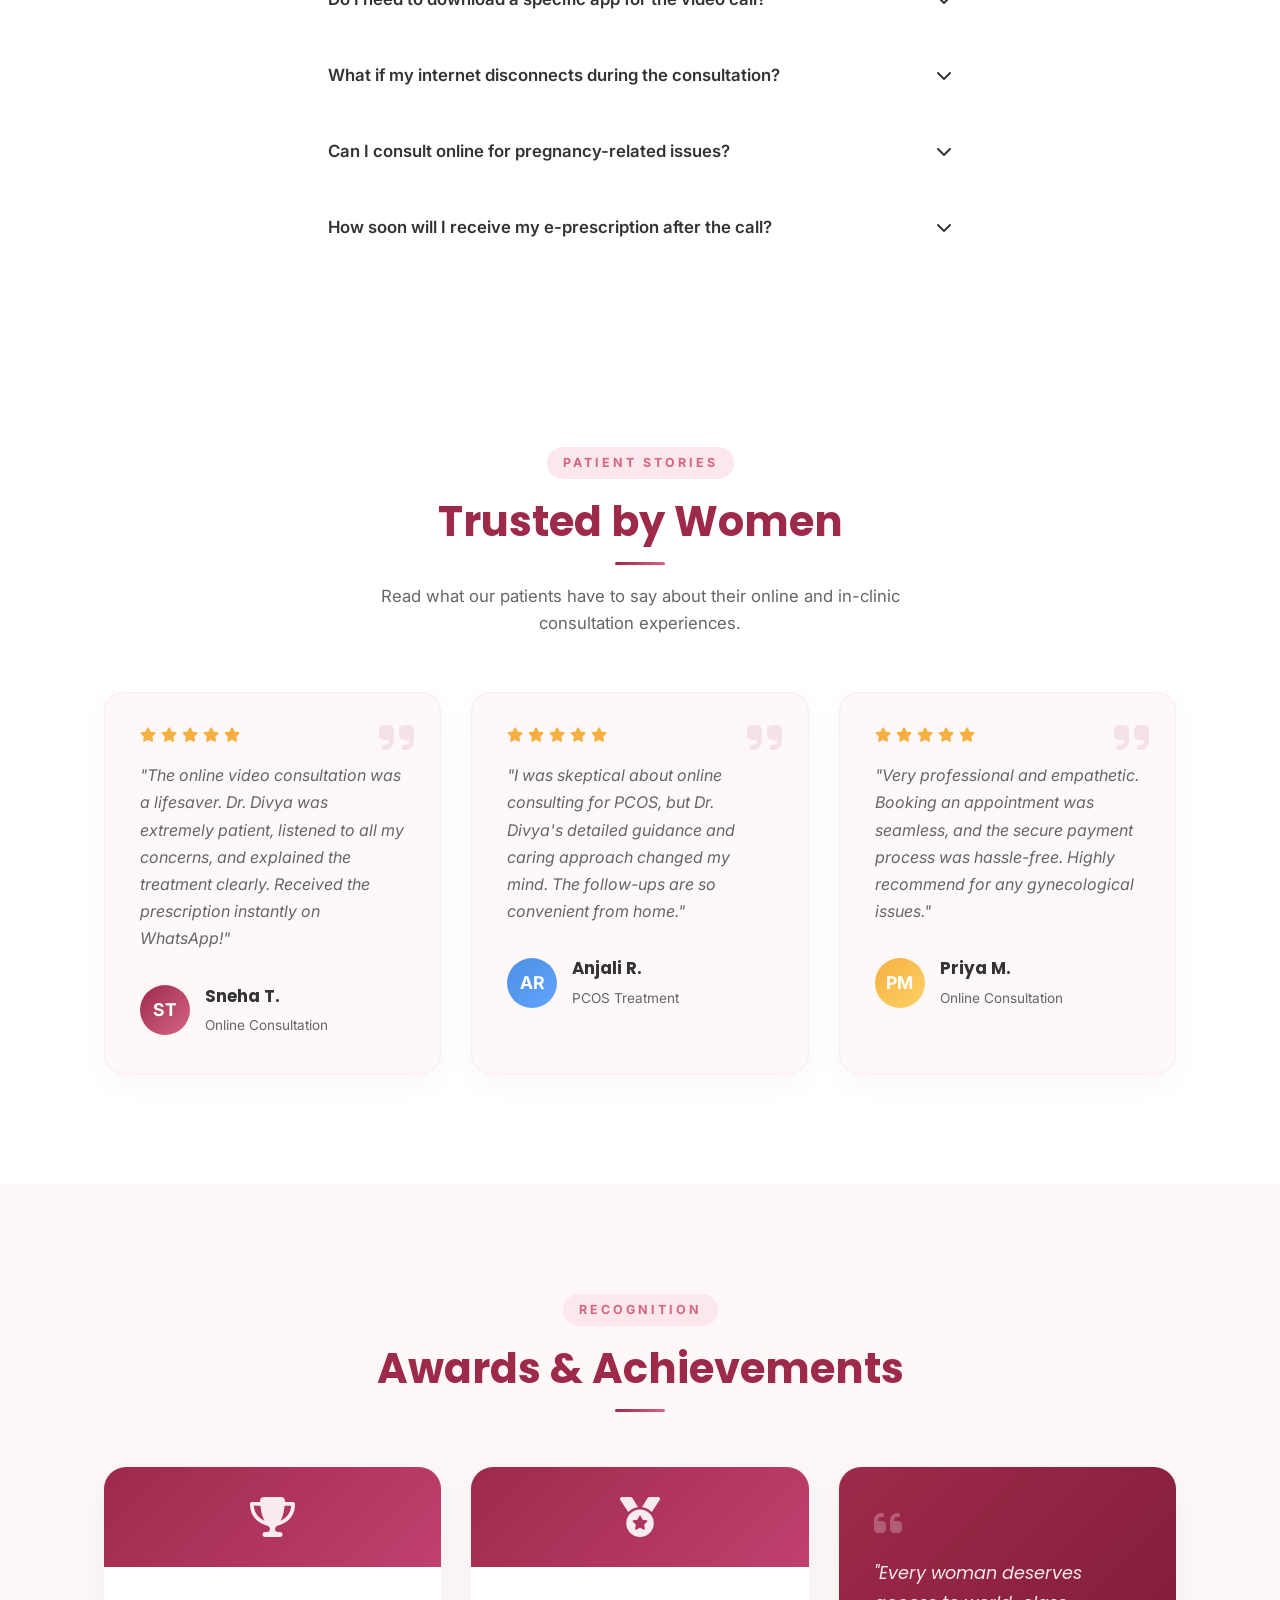
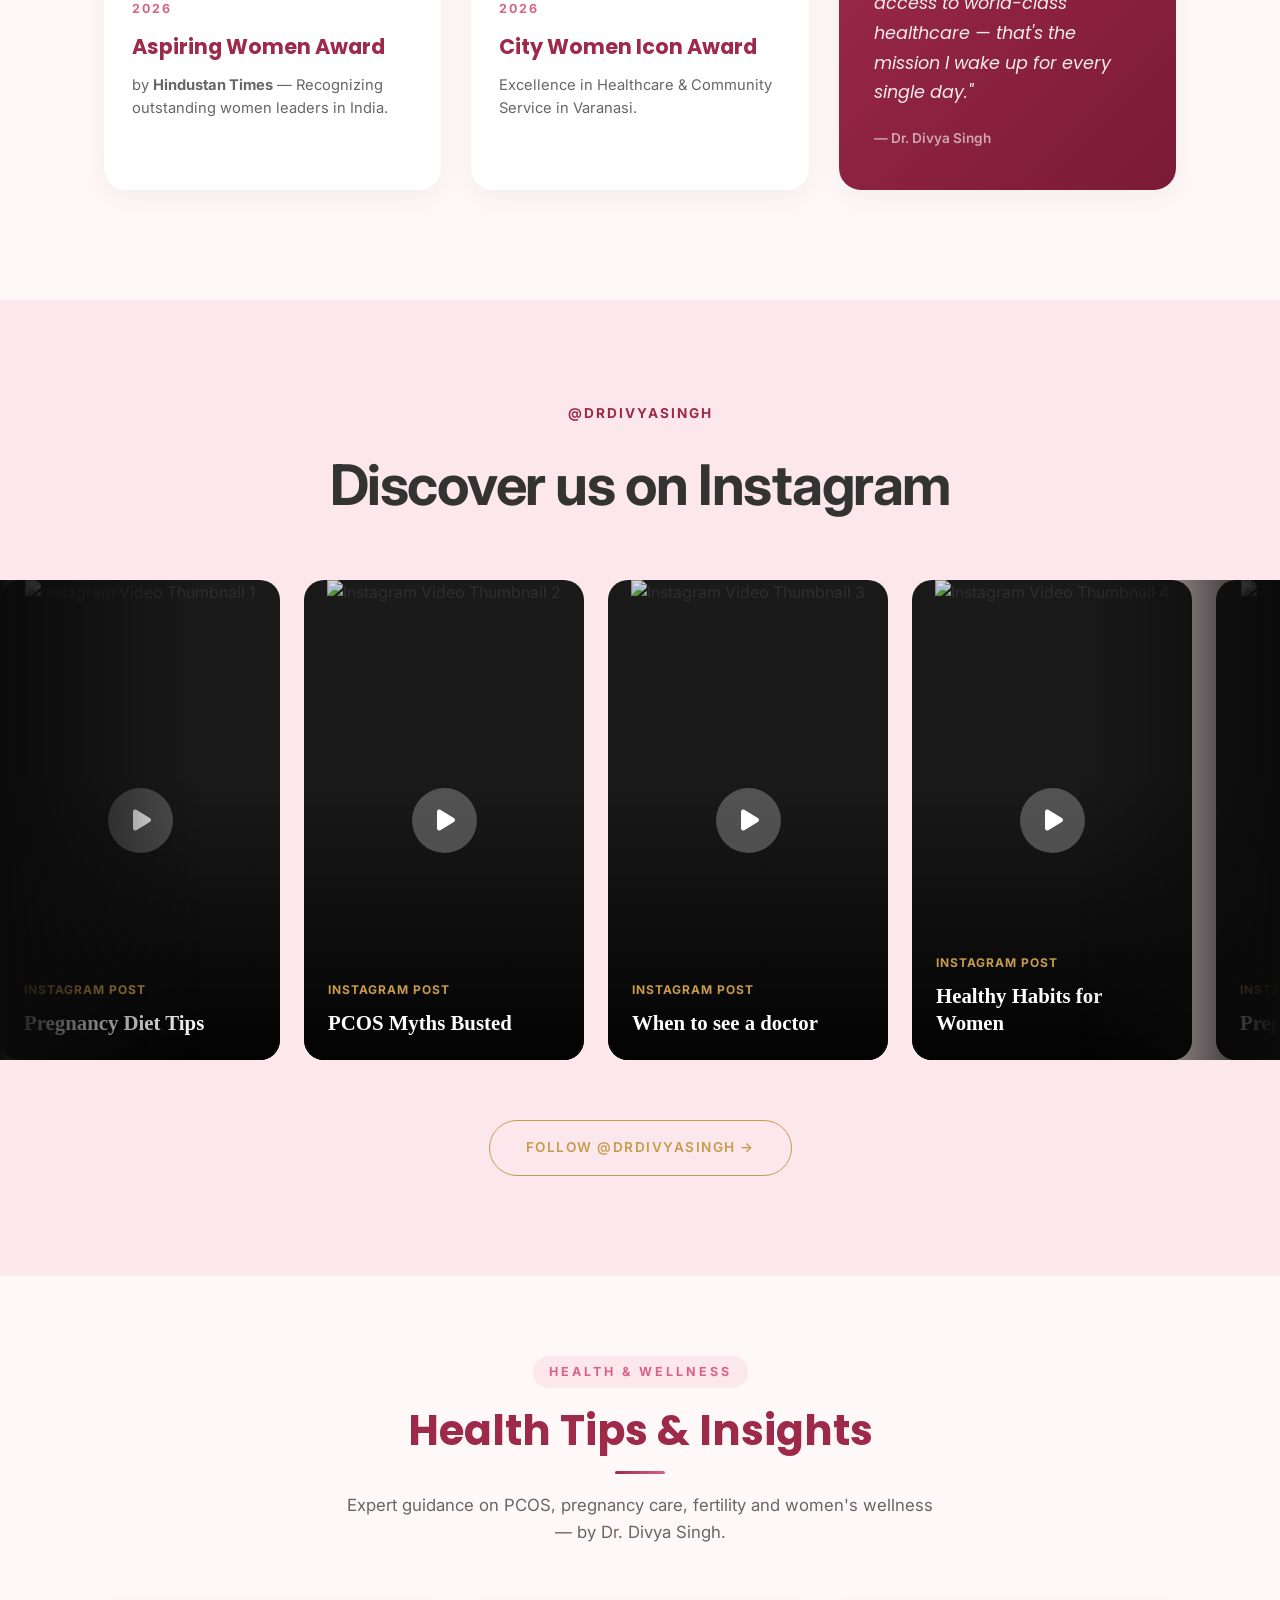
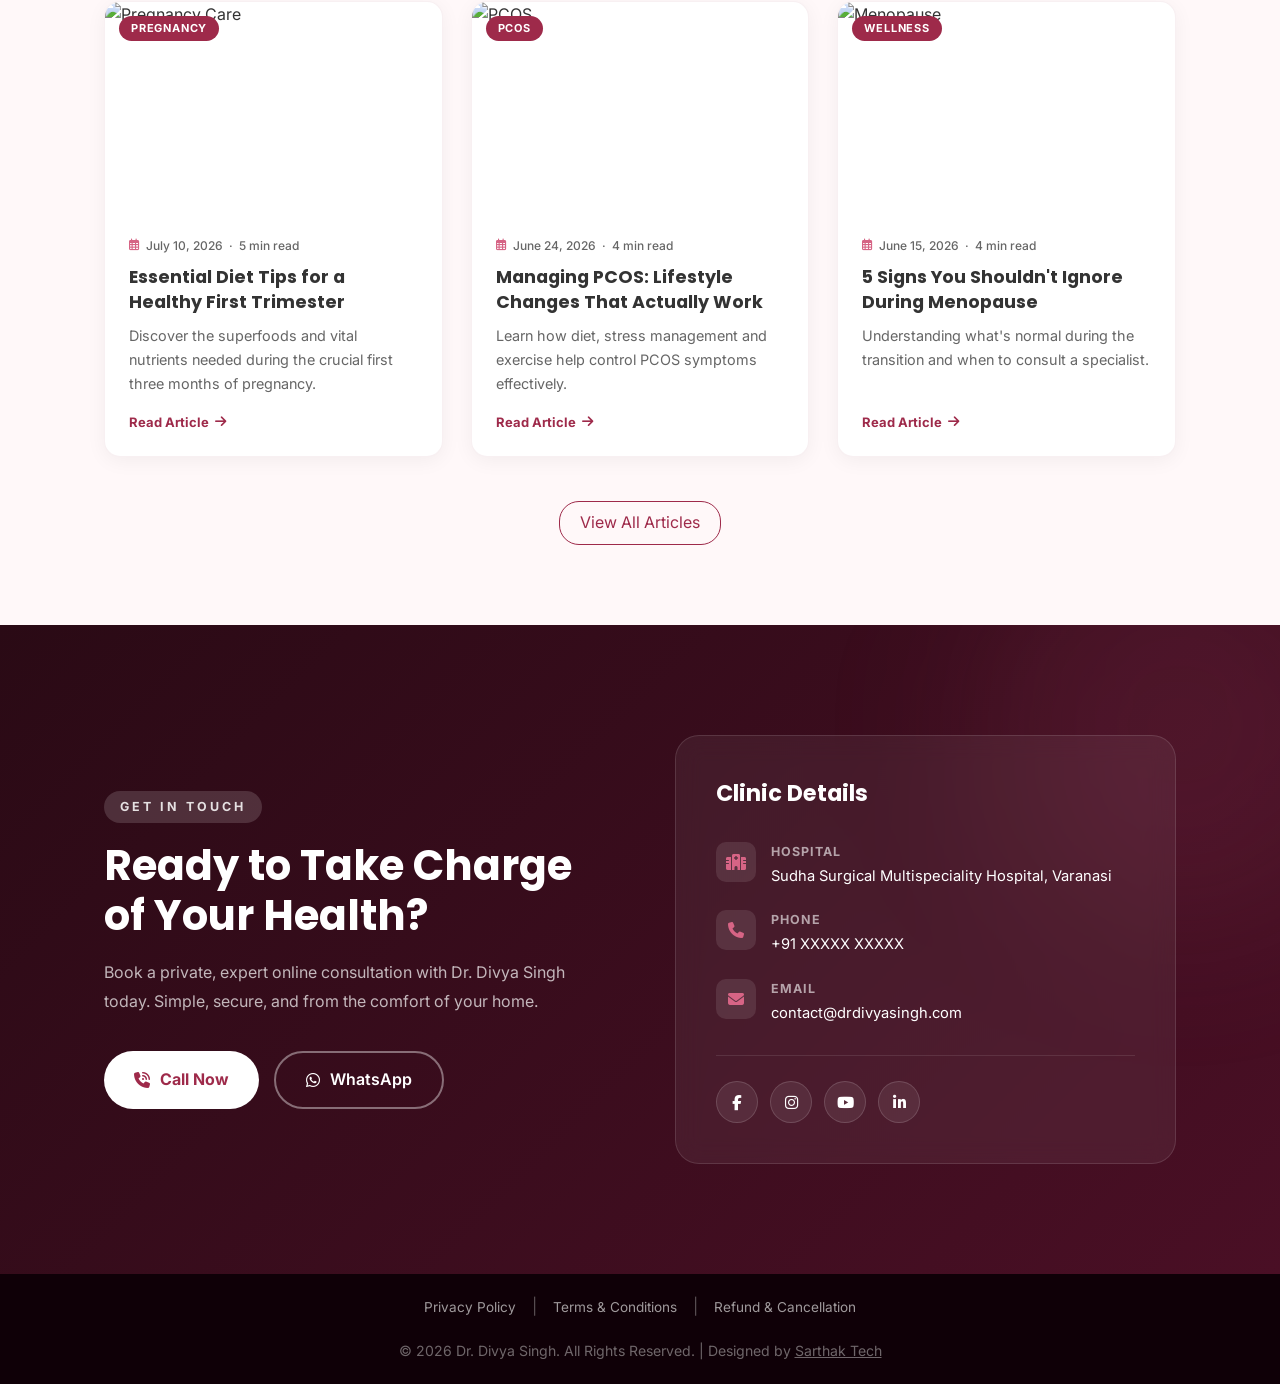
==== commit bc3018c9: "updated" ====
--- a/index.html
+++ b/index.html
@@ -45,28 +45,57 @@
 
     <!-- Hero Section -->
     <header class="hero" id="home">
+        <!-- Animated Background Elements -->
+        <div class="hero-bg">
+            <div class="bg-shape shape-1"></div>
+            <div class="bg-shape shape-2"></div>
+            <div class="bg-shape shape-3"></div>
+            <div class="bg-pattern"></div>
+        </div>
+
         <div class="container hero-container">
             <div class="hero-content">
-                <p class="subtitle">Compassionate Care for Women</p>
-                <h1>Dr. Divya Singh</h1>
+                <div class="subtitle-badge">
+                    <span class="pulse-dot"></span>
+                    <p class="subtitle">Compassionate Care for Women</p>
+                </div>
+
+                <h1 class="hero-title">Dr. Divya <span class="highlight-text">Singh</span></h1>
+
                 <p class="qualifications">MBBS, MS, FMAS, D.MAS, FRM (KIEL, Germany)</p>
+
                 <div class="hero-tags">
-                    <span class="tag">Obstetrician</span>
-                    <span class="tag">Gynaecologist</span>
-                    <span class="tag">Fertility Specialist</span>
-                </div>
+                    <span class="tag"><i class="fas fa-hand-holding-medical"></i> Obstetrician</span>
+                    <span class="tag"><i class="fas fa-venus"></i> Gynaecologist</span>
+                    <span class="tag"><i class="fas fa-seedling"></i> Fertility Specialist</span>
+                </div>
+
                 <p class="description">Consultant at Sudha Surgical Multispeciality Hospital, Varanasi. Dedicated to
                     providing comprehensive care in high-risk pregnancy, gynae endoscopy, and fertility treatments.</p>
+
                 <div class="hero-buttons">
-                    <a href="book_online.html" class="btn-primary">Book Consultation</a>
-                    <a href="#about" class="btn-secondary">Learn More</a>
-                </div>
-            </div>
-            <div class="hero-image">
-                <div class="image-wrapper">
-                    <img src="assets/dr_divya.png" alt="Dr. Divya Singh">
-                </div>
-                <div class="blob-bg"></div>
+                    <a href="book_online.html" class="btn-primary btn-glow">
+                        <span>Book Consultation</span>
+                        <i class="fas fa-arrow-right"></i>
+                    </a>
+                    <a href="#about" class="btn-secondary btn-outline-dynamic">
+                        <span>Learn More</span>
+                    </a>
+                </div>
+            </div>
+
+            <div class="hero-image-section">
+                <div class="image-composition">
+                    <!-- Glassmorphism decorative element -->
+                    <div class="glass-backdrop"></div>
+
+                    <div class="main-image">
+                        <img src="assets/dr_divya.png" alt="Dr. Divya Singh">
+                        <div class="image-gradient-overlay"></div>
+                    </div>
+
+
+                </div>
             </div>
         </div>
     </header>
@@ -904,8 +933,9 @@
                 & Cancellation</a>
         </div>
         <div class="footer-bottom-bar" style="padding-top: 10px;">
-            <p>&copy; 2026 Dr. Divya Singh. All Rights Reserved. | Designed with <i class="fas fa-heart"></i> for
-                Women's Health</p>
+            <p>&copy; 2026 Dr. Divya Singh. All Rights Reserved. | Designed by <a href="https://sarthaktech.co.in/"
+                    target="_blank" rel="noopener noreferrer"
+                    style="color: inherit; text-decoration: underline;">Sarthak Tech</a></p>
         </div>
     </footer>
 
--- a/style.css
+++ b/style.css
@@ -1,4 +1,4 @@
-﻿:root {
+:root {
     --primary: #9e2a4a;
     /* Deep rose / maroon */
     --primary-light: #d66485;
@@ -159,150 +159,429 @@
     cursor: pointer;
 }
 
-/* Hero Section */
+/* Hero Section Redesign */
 .hero {
-    padding: 150px 0 80px;
-    background: linear-gradient(135deg, var(--bg-alt) 0%, #ffffff 100%);
+    padding: 160px 0 100px;
+    background: #ffffff;
     position: relative;
     overflow: hidden;
-}
-
-.hero::before {
+    min-height: 90vh;
+    display: flex;
+    align-items: center;
+}
+
+.hero-bg {
+    position: absolute;
+    top: 0;
+    left: 0;
+    width: 100%;
+    height: 100%;
+    z-index: 0;
+    overflow: hidden;
+}
+
+.bg-shape {
+    position: absolute;
+    border-radius: 50%;
+    filter: blur(80px);
+    opacity: 0.6;
+    animation: float 20s infinite ease-in-out;
+}
+
+.shape-1 {
+    top: -10%;
+    right: -5%;
+    width: 600px;
+    height: 600px;
+    background: var(--secondary);
+    animation-delay: 0s;
+}
+
+.shape-2 {
+    bottom: -20%;
+    left: -10%;
+    width: 500px;
+    height: 500px;
+    background: rgba(158, 42, 74, 0.05);
+    animation-delay: -5s;
+}
+
+.shape-3 {
+    top: 40%;
+    right: 30%;
+    width: 300px;
+    height: 300px;
+    background: #fff0f3;
+    animation-delay: -10s;
+}
+
+.bg-pattern {
+    position: absolute;
+    top: 0;
+    left: 0;
+    width: 100%;
+    height: 100%;
+    background-image: radial-gradient(var(--secondary) 1px, transparent 1px);
+    background-size: 40px 40px;
+    opacity: 0.3;
+}
+
+@keyframes float {
+    0%, 100% { transform: translate(0, 0) scale(1); }
+    33% { transform: translate(30px, -50px) scale(1.1); }
+    66% { transform: translate(-20px, 20px) scale(0.9); }
+}
+
+.hero-container {
+    display: grid;
+    grid-template-columns: 1.1fr 0.9fr;
+    gap: 60px;
+    align-items: center;
+    position: relative;
+    z-index: 1;
+}
+
+.hero-content {
+    display: flex;
+    flex-direction: column;
+    align-items: flex-start;
+}
+
+.subtitle-badge {
+    display: inline-flex;
+    align-items: center;
+    gap: 10px;
+    background: white;
+    padding: 8px 18px;
+    border-radius: 30px;
+    box-shadow: 0 4px 15px rgba(158, 42, 74, 0.08);
+    border: 1px solid rgba(158, 42, 74, 0.1);
+    margin-bottom: 25px;
+}
+
+.pulse-dot {
+    width: 8px;
+    height: 8px;
+    background: var(--primary);
+    border-radius: 50%;
+    position: relative;
+}
+
+.pulse-dot::after {
     content: '';
     position: absolute;
-    top: -10%;
-    right: -5%;
-    width: 500px;
-    height: 500px;
+    top: -4px;
+    left: -4px;
+    width: 16px;
+    height: 16px;
+    background: var(--primary);
+    border-radius: 50%;
+    opacity: 0.4;
+    animation: pulse 2s infinite;
+}
+
+@keyframes pulse {
+    0% { transform: scale(0.5); opacity: 0.8; }
+    100% { transform: scale(2); opacity: 0; }
+}
+
+.subtitle {
+    color: var(--primary);
+    font-weight: 600;
+    font-size: 0.85rem;
+    text-transform: uppercase;
+    letter-spacing: 1.5px;
+    margin: 0;
+}
+
+.hero-title {
+    font-size: 3.8rem;
+    line-height: 1.1;
+    margin-bottom: 15px;
+    color: var(--text-main);
+    font-weight: 800;
+    letter-spacing: -1px;
+}
+
+.highlight-text {
+    color: var(--primary);
+    position: relative;
+    display: inline-block;
+}
+
+.highlight-text::after {
+    content: '';
+    position: absolute;
+    bottom: 8px;
+    left: 0;
+    width: 100%;
+    height: 30%;
     background: var(--secondary);
-    border-radius: 50%;
-    filter: blur(100px);
-    z-index: 0;
-}
-
-.hero-container {
-    display: grid;
-    grid-template-columns: 1fr 1fr;
-    gap: 50px;
-    align-items: center;
+    z-index: -1;
+    transform: rotate(-2deg);
+    border-radius: 4px;
+}
+
+.qualifications {
+    font-size: 1.15rem;
+    font-weight: 600;
+    color: var(--text-main);
+    margin-bottom: 30px;
+    border-left: 3px solid var(--primary);
+    padding-left: 15px;
+}
+
+.hero-tags {
+    display: flex;
+    flex-wrap: wrap;
+    gap: 12px;
+    margin-bottom: 30px;
+}
+
+.hero-tags .tag {
+    background: #ffffff;
+    color: var(--text-main);
+    padding: 8px 18px;
+    border-radius: 30px;
+    font-size: 0.9rem;
+    font-weight: 500;
+    box-shadow: 0 4px 12px rgba(0,0,0,0.03);
+    border: 1px solid #f0f0f0;
+    display: flex;
+    align-items: center;
+    gap: 8px;
+    transition: var(--transition);
+}
+
+.hero-tags .tag i {
+    color: var(--primary);
+}
+
+.hero-tags .tag:hover {
+    transform: translateY(-2px);
+    box-shadow: 0 6px 15px rgba(158, 42, 74, 0.08);
+    border-color: var(--secondary);
+}
+
+.hero-content .description {
+    color: var(--text-light);
+    font-size: 1.1rem;
+    line-height: 1.7;
+    margin-bottom: 40px;
+    max-width: 95%;
+}
+
+.hero-buttons {
+    display: flex;
+    gap: 20px;
+    align-items: center;
+}
+
+.btn-glow {
+    background: var(--primary);
+    color: white;
+    box-shadow: 0 8px 25px rgba(158, 42, 74, 0.3);
+    border: none;
+    display: inline-flex;
+    align-items: center;
+    gap: 10px;
+    padding: 14px 32px;
+    font-size: 1rem;
+    border-radius: 30px;
+    font-weight: 500;
+    transition: var(--transition);
+}
+
+.btn-glow:hover {
+    background: #8a2340;
+    transform: translateY(-3px);
+    box-shadow: 0 12px 30px rgba(158, 42, 74, 0.4);
+    color: white;
+}
+
+.btn-outline-dynamic {
+    background: transparent;
+    color: var(--text-main);
+    border: 2px solid #e0e0e0;
+    padding: 12px 32px;
+    display: inline-flex;
+    align-items: center;
+    font-size: 1rem;
+    border-radius: 30px;
+    font-weight: 500;
+    transition: var(--transition);
+}
+
+.btn-outline-dynamic:hover {
+    border-color: var(--primary);
+    color: var(--primary);
+    background: transparent;
+    transform: translateY(-3px);
+}
+
+.hero-image-section {
     position: relative;
+    display: flex;
+    justify-content: center;
+    align-items: center;
+}
+
+.image-composition {
+    position: relative;
+    width: 100%;
+    max-width: 500px;
+}
+
+.glass-backdrop {
+    position: absolute;
+    top: 5%;
+    left: -5%;
+    width: 100%;
+    height: 90%;
+    background: rgba(255, 255, 255, 0.4);
+    backdrop-filter: blur(20px);
+    -webkit-backdrop-filter: blur(20px);
+    border: 1px solid rgba(255, 255, 255, 0.6);
+    border-radius: 30px 100px 30px 100px;
+    box-shadow: 0 20px 40px rgba(0,0,0,0.05);
     z-index: 1;
-}
-
-.subtitle {
-    color: var(--primary-light);
-    font-weight: 600;
-    letter-spacing: 2px;
-    text-transform: uppercase;
-    font-size: 0.85rem;
-    margin-bottom: 15px;
-}
-
-.hero h1 {
-    font-size: 4rem;
-    line-height: 1.1;
-    margin-bottom: 10px;
-}
-
-.qualifications {
-    font-size: 1.1rem;
-    font-weight: 500;
-    color: var(--text-main);
-    margin-bottom: 25px;
-}
-
-.hero-tags {
-    display: flex;
-    flex-wrap: wrap;
-    gap: 10px;
-    margin-bottom: 25px;
-}
-
-.tag {
-    background: var(--secondary);
-    color: var(--primary);
-    padding: 6px 15px;
-    border-radius: 20px;
-    font-size: 0.85rem;
-    font-weight: 500;
-}
-
-.description {
-    color: var(--text-light);
-    font-size: 1.05rem;
-    margin-bottom: 35px;
-    max-width: 90%;
-}
-
-.hero-buttons {
-    display: flex;
-    gap: 15px;
-}
-
-.hero-image {
-    position: relative;
-}
-
-.image-wrapper {
+    transform: rotate(-3deg);
+}
+
+.main-image {
     position: relative;
     z-index: 2;
-    border-radius: 20px 20px 100px 20px;
+    border-radius: 30px 100px 30px 100px;
     overflow: hidden;
-    box-shadow: var(--shadow);
-}
-
-.image-wrapper img {
+    box-shadow: 0 15px 35px rgba(158, 42, 74, 0.15);
+    border: 8px solid white;
+    background: var(--secondary);
+}
+
+.main-image img {
     width: 100%;
     height: auto;
     display: block;
     object-fit: cover;
-}
-
-.blob-bg {
+    object-position: top center;
+}
+
+.image-gradient-overlay {
+    position: absolute;
+    bottom: 0;
+    left: 0;
+    width: 100%;
+    height: 30%;
+    background: linear-gradient(to top, rgba(158,42,74,0.1), transparent);
+    pointer-events: none;
+}
+
+.decor-ring {
+    position: absolute;
+    bottom: -40px;
+    right: -40px;
+    width: 160px;
+    height: 160px;
+    z-index: 3;
+    animation: rotateText 20s linear infinite;
+    background: white;
+    border-radius: 50%;
+    box-shadow: 0 10px 25px rgba(0,0,0,0.08);
+    display: flex;
+    align-items: center;
+    justify-content: center;
+}
+
+.decor-ring svg {
+    width: 140px;
+    height: 140px;
+}
+
+.decor-ring text {
+    font-size: 11px;
+    font-weight: 700;
+    fill: var(--primary);
+    letter-spacing: 2px;
+    font-family: var(--font-body);
+}
+
+.decor-ring::after {
+    content: '\f47f';
+    font-family: 'Font Awesome 6 Free';
+    font-weight: 900;
     position: absolute;
     top: 50%;
     left: 50%;
     transform: translate(-50%, -50%);
-    width: 120%;
-    height: 120%;
-    background: var(--secondary);
-    border-radius: 40% 60% 70% 30% / 40% 50% 60% 50%;
-    z-index: 1;
-    animation: morph 8s ease-in-out infinite alternate;
-}
-
-@keyframes morph {
-    0% {
-        border-radius: 40% 60% 70% 30% / 40% 50% 60% 50%;
-    }
-
-    100% {
-        border-radius: 70% 30% 50% 50% / 30% 30% 70% 70%;
-    }
-}
-
-.experience-badge {
-    position: absolute;
-    bottom: -20px;
-    left: -20px;
-    background: white;
-    padding: 15px 25px;
-    border-radius: 15px;
-    box-shadow: 0 15px 35px rgba(0, 0, 0, 0.1);
-    display: flex;
-    align-items: center;
-    gap: 15px;
-    z-index: 3;
-}
-
-.experience-badge i {
-    color: #f5b041;
-    font-size: 2rem;
-}
-
-.experience-badge span {
-    font-weight: 600;
-    line-height: 1.2;
+    font-size: 24px;
+    color: var(--primary-light);
+}
+
+@keyframes rotateText {
+    0% { transform: rotate(0deg); }
+    100% { transform: rotate(360deg); }
+}
+
+@media (max-width: 992px) {
+    .hero-container {
+        grid-template-columns: 1fr;
+        text-align: center;
+        gap: 50px;
+    }
+    .hero-content {
+        align-items: center;
+    }
+    .hero-title {
+        font-size: 3.5rem;
+    }
+    .qualifications {
+        border-left: none;
+        padding-left: 0;
+    }
+    .hero-tags {
+        justify-content: center;
+    }
+    .hero-content .description {
+        max-width: 100%;
+    }
+    .hero-buttons {
+        justify-content: center;
+    }
+    .image-composition {
+        max-width: 400px;
+    }
+}
+
+@media (max-width: 768px) {
+    .hero {
+        padding: 130px 0 60px;
+        min-height: auto;
+    }
+    .hero-title {
+        font-size: 2.8rem;
+    }
+    .hero-buttons {
+        flex-direction: column;
+        width: 100%;
+        gap: 15px;
+    }
+    .hero-buttons a {
+        width: 100%;
+        justify-content: center;
+    }
+    .decor-ring {
+        width: 120px;
+        height: 120px;
+        bottom: -20px;
+        right: -10px;
+    }
+    .decor-ring svg {
+        width: 100px;
+        height: 100px;
+    }
+    .decor-ring text {
+        font-size: 14px;
+    }
 }
 
 /* ===================== */
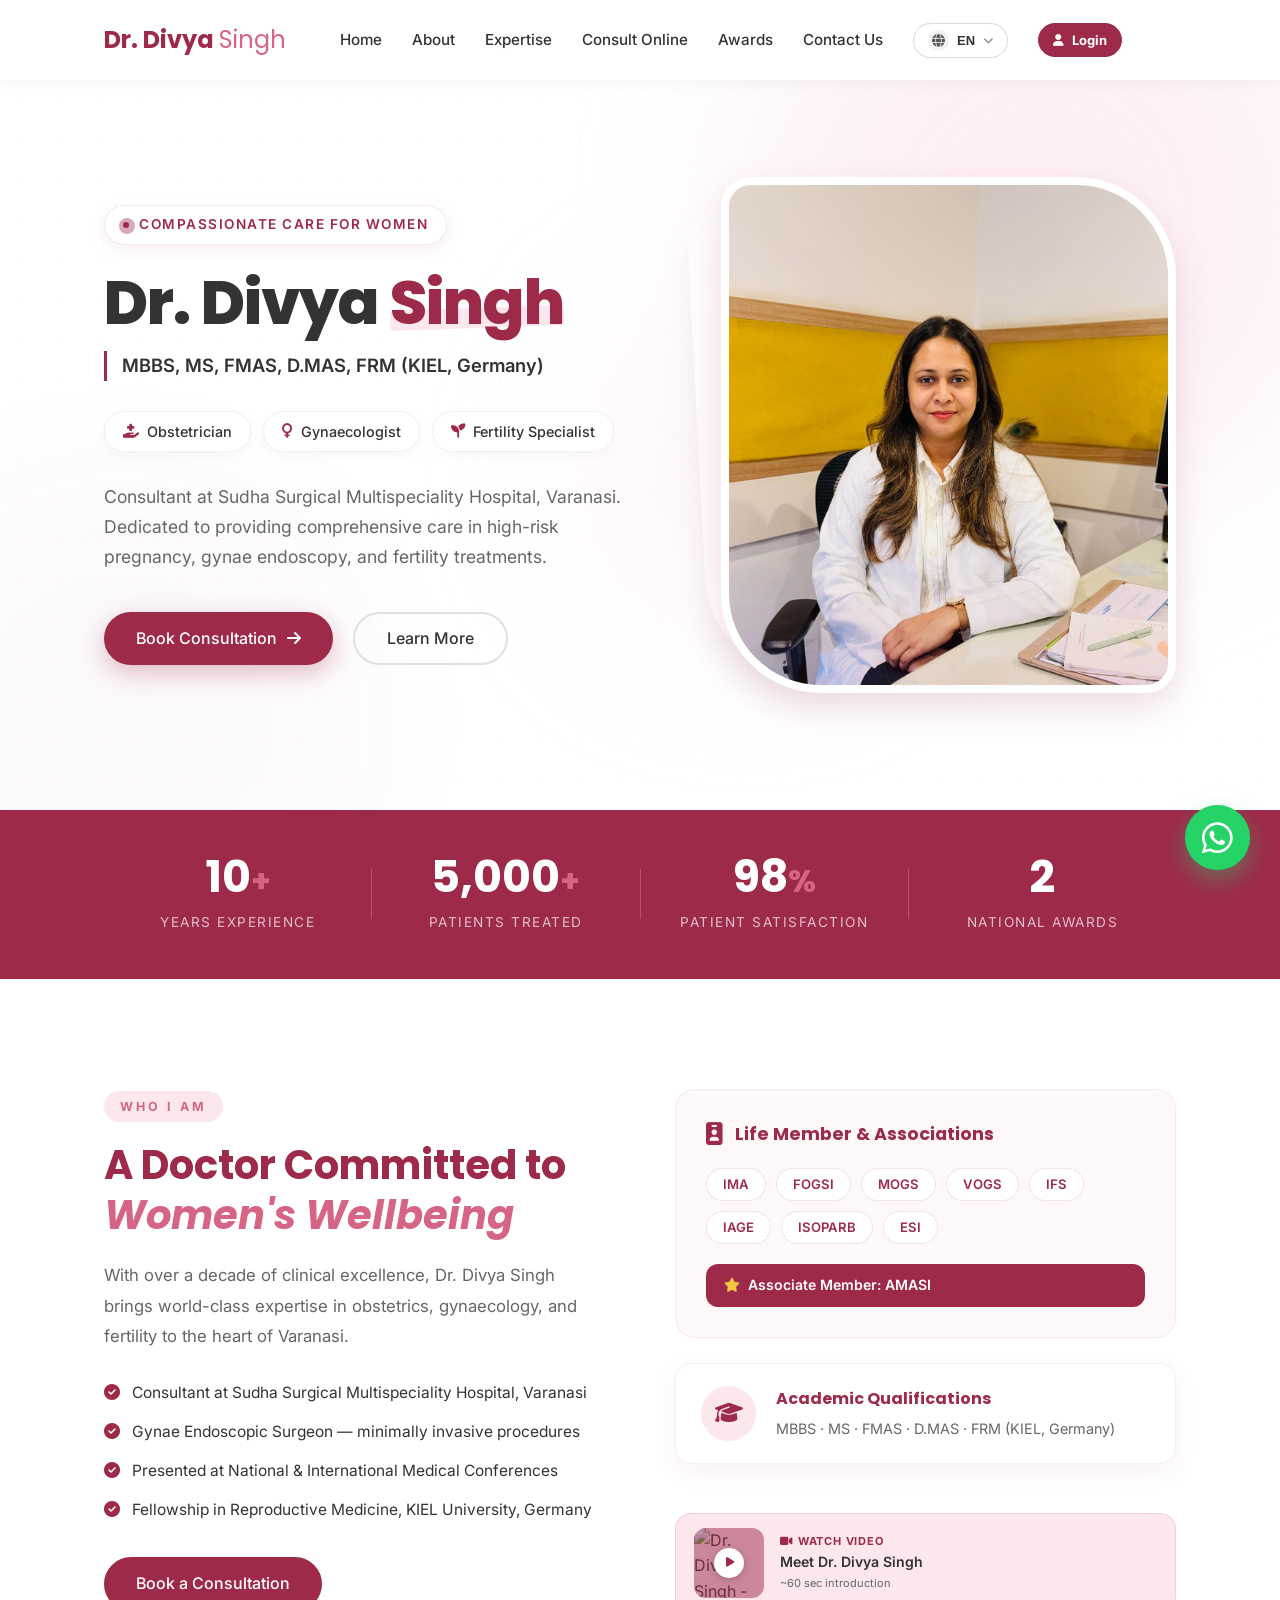
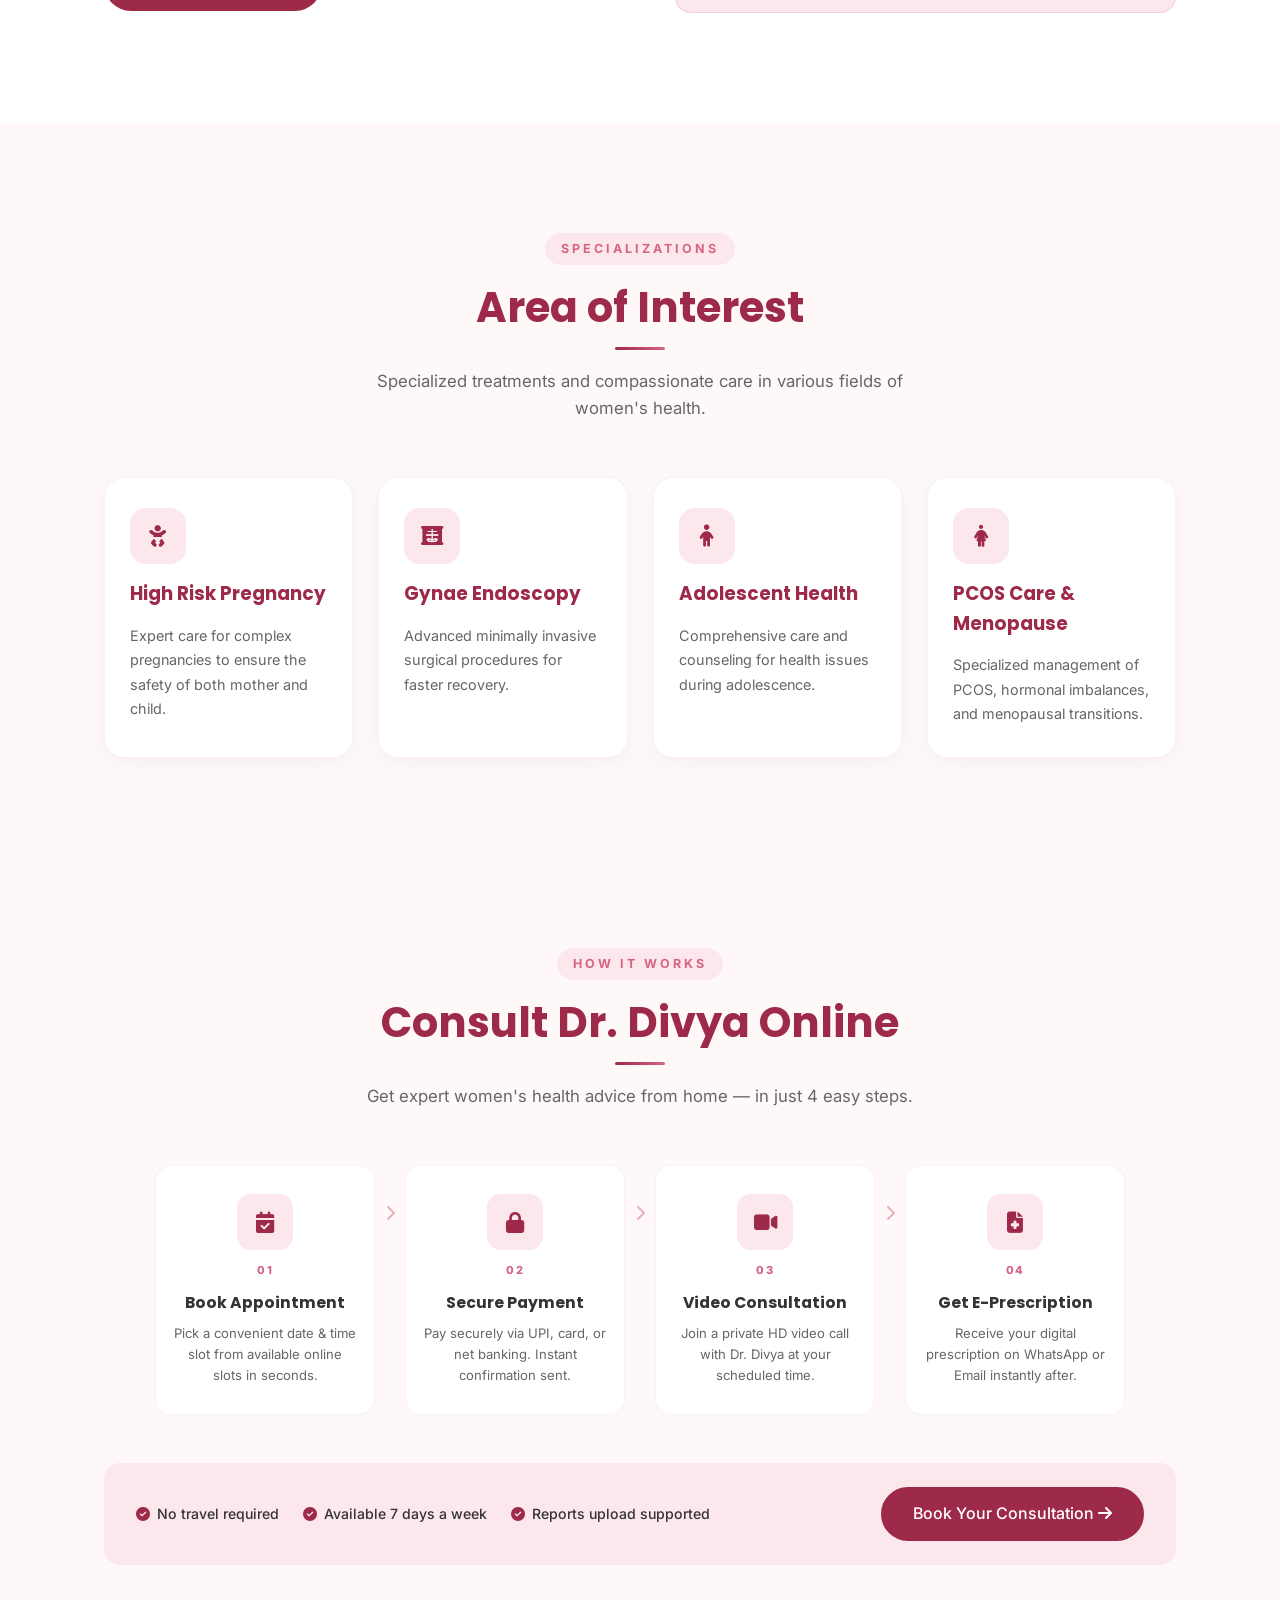
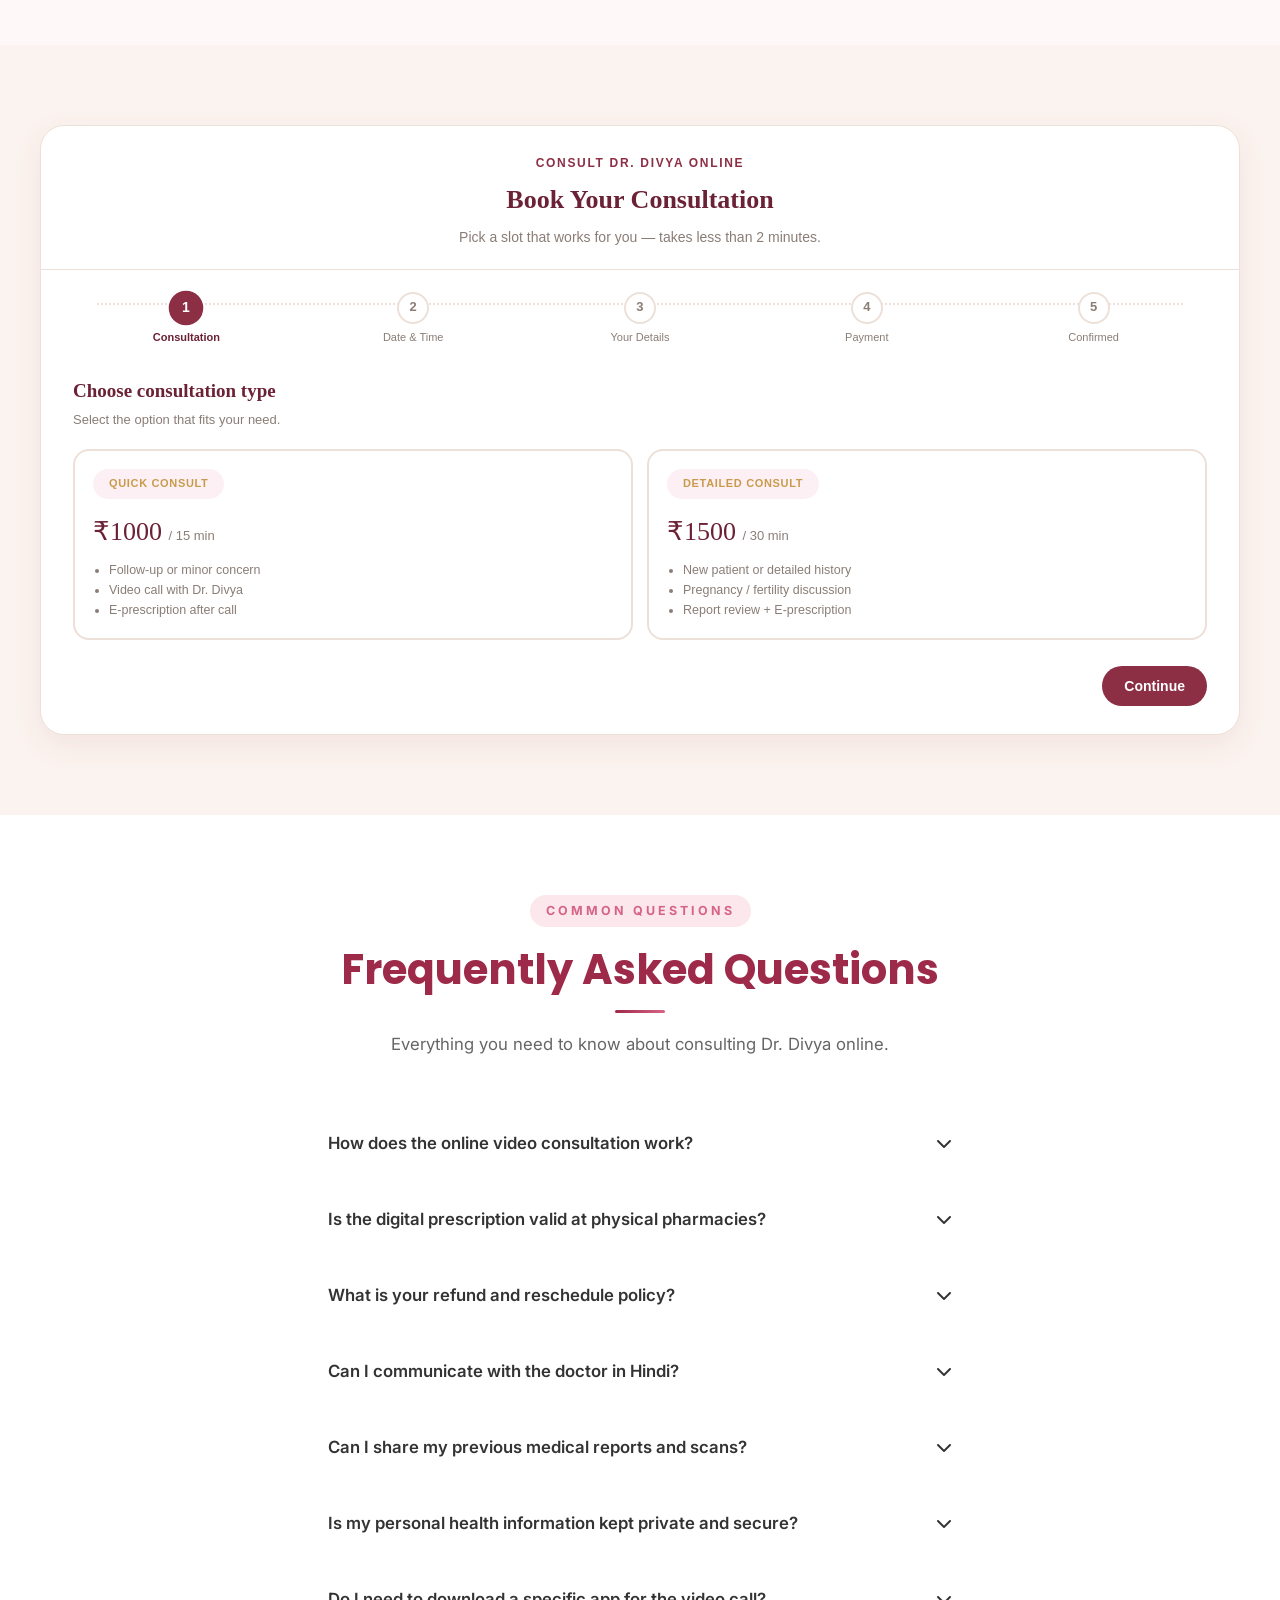
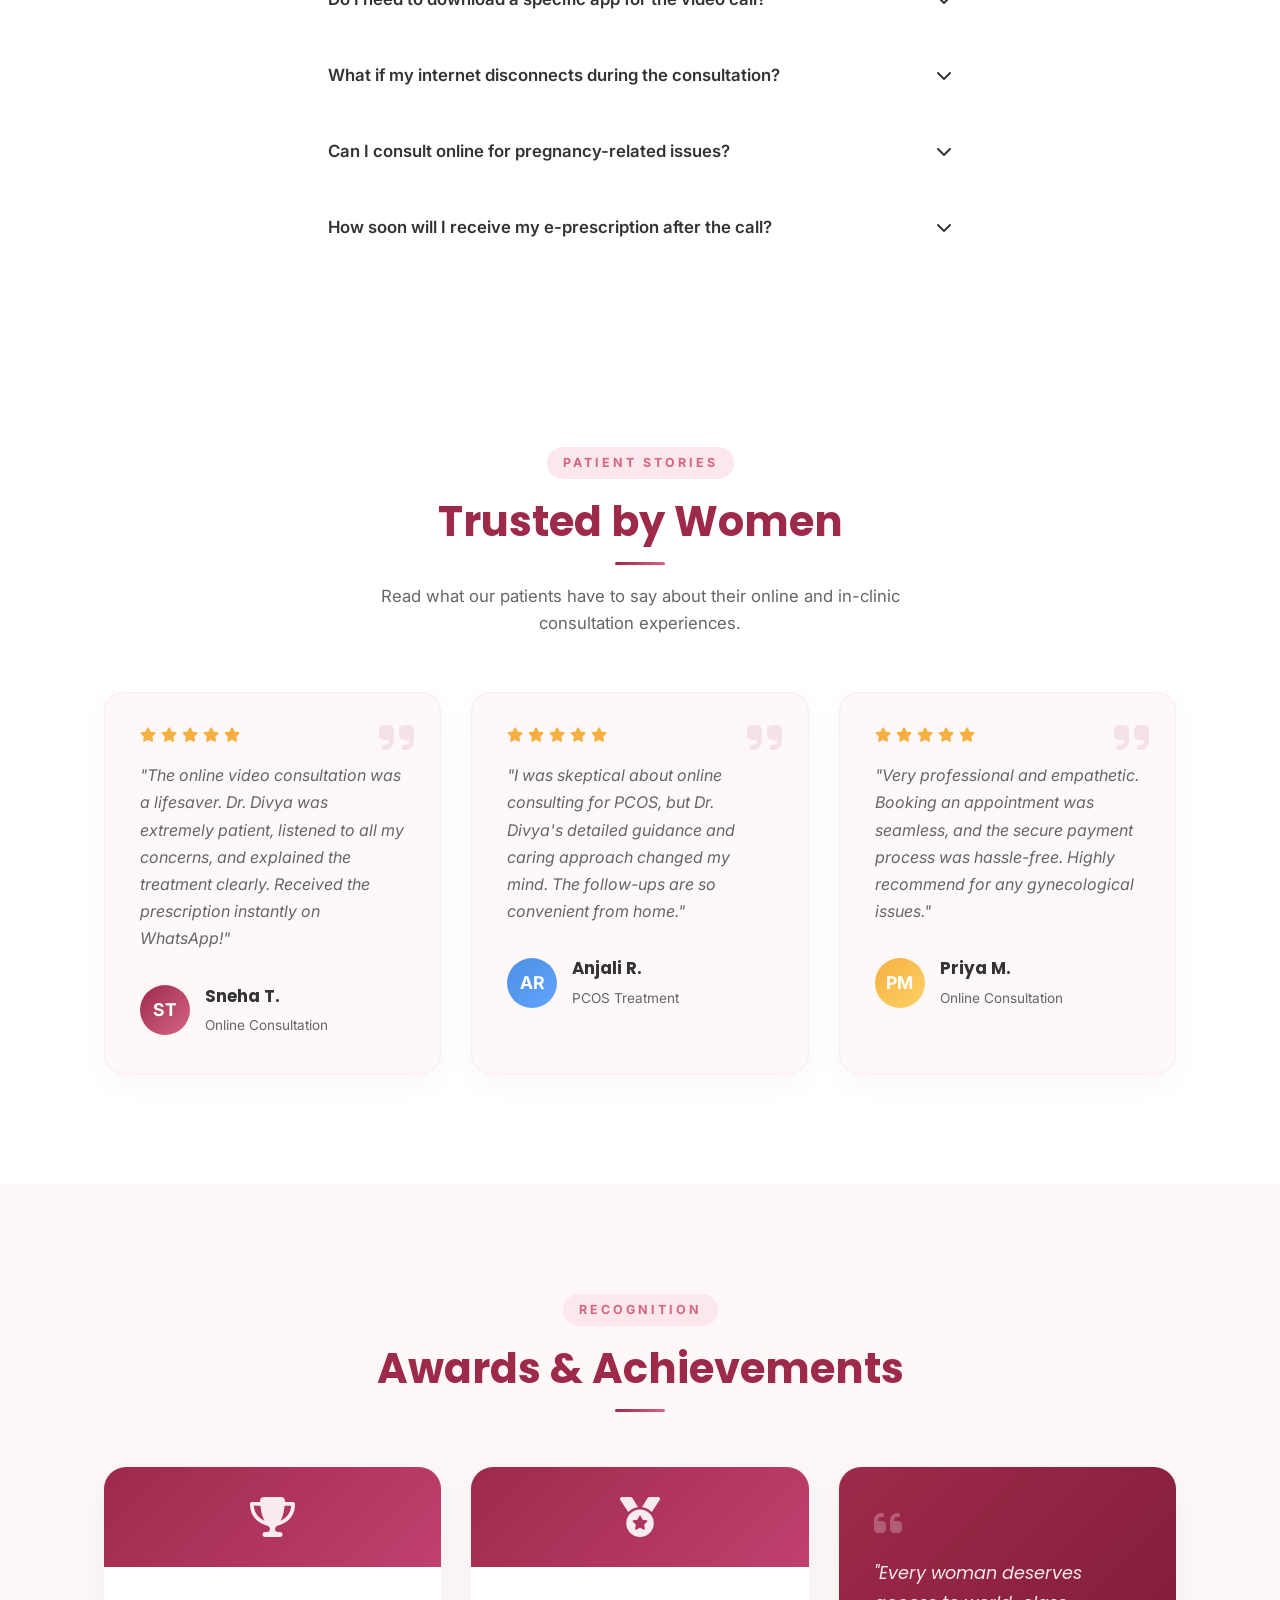
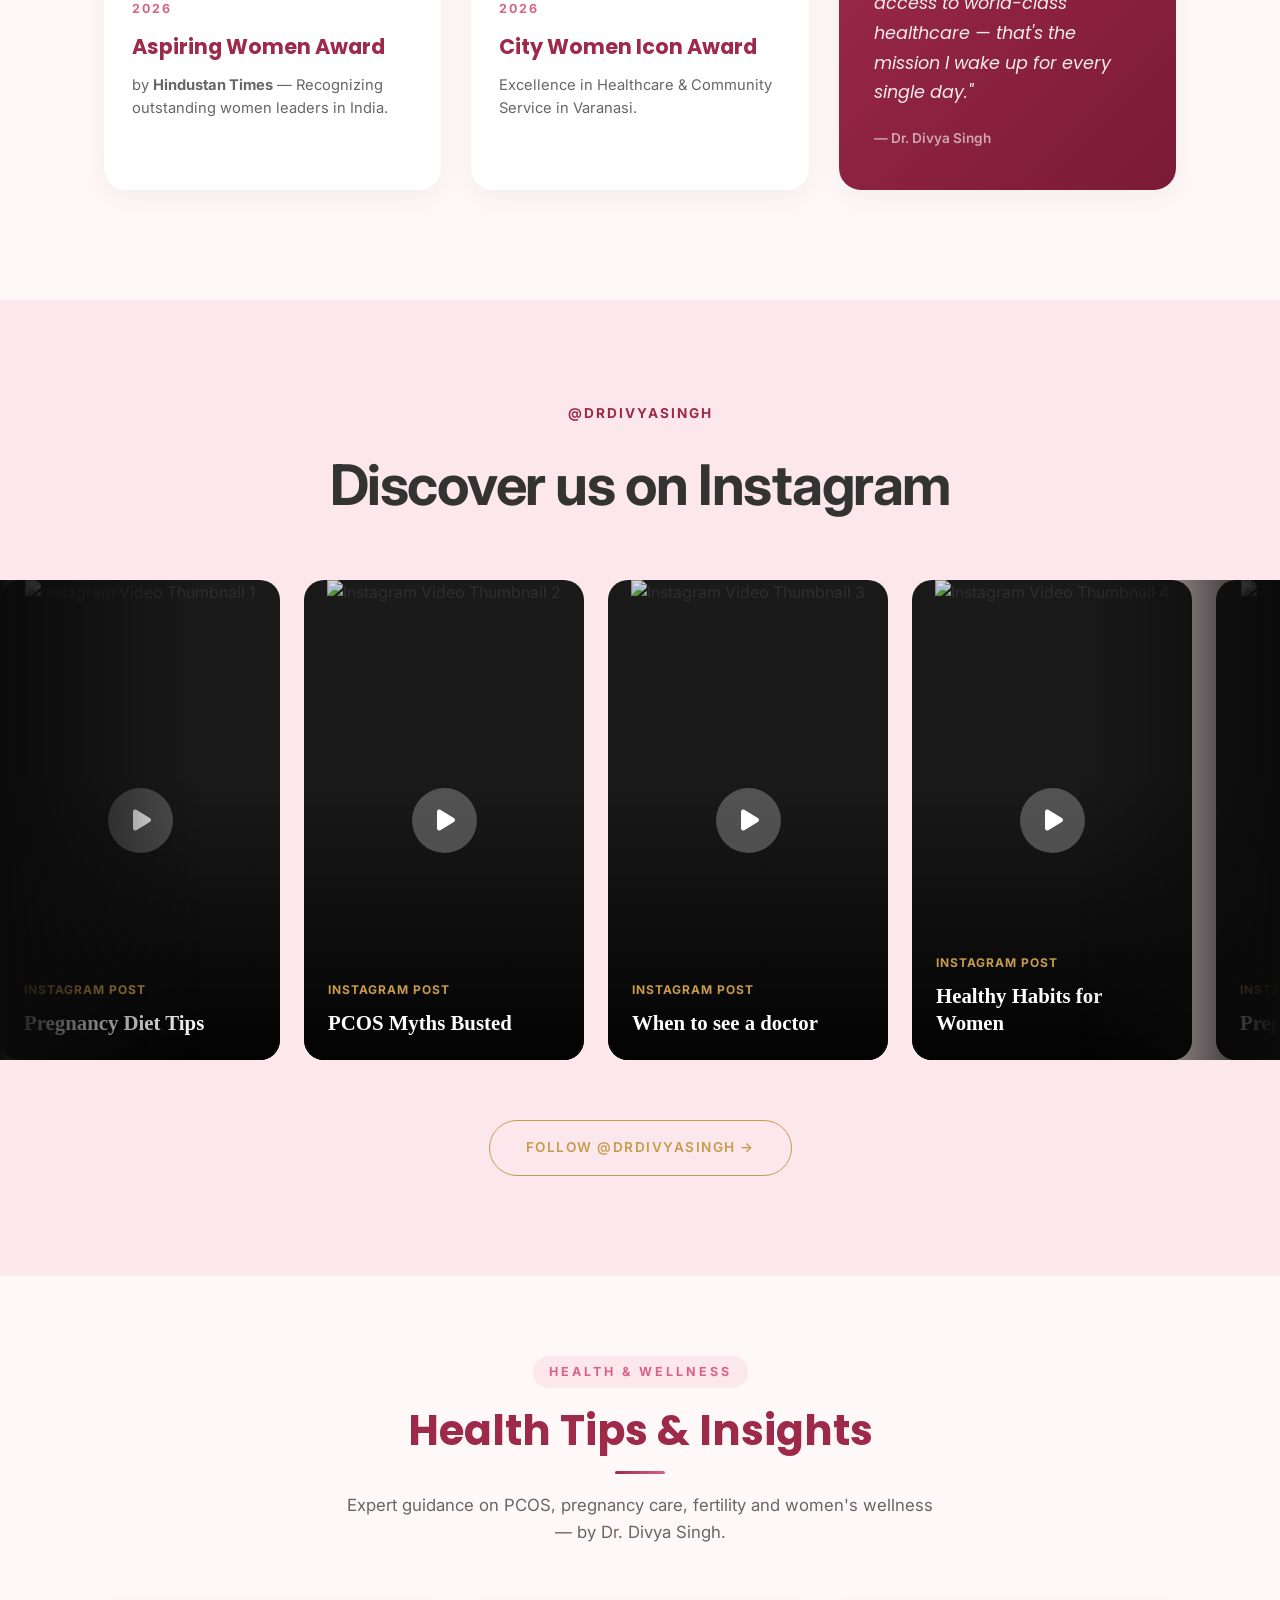
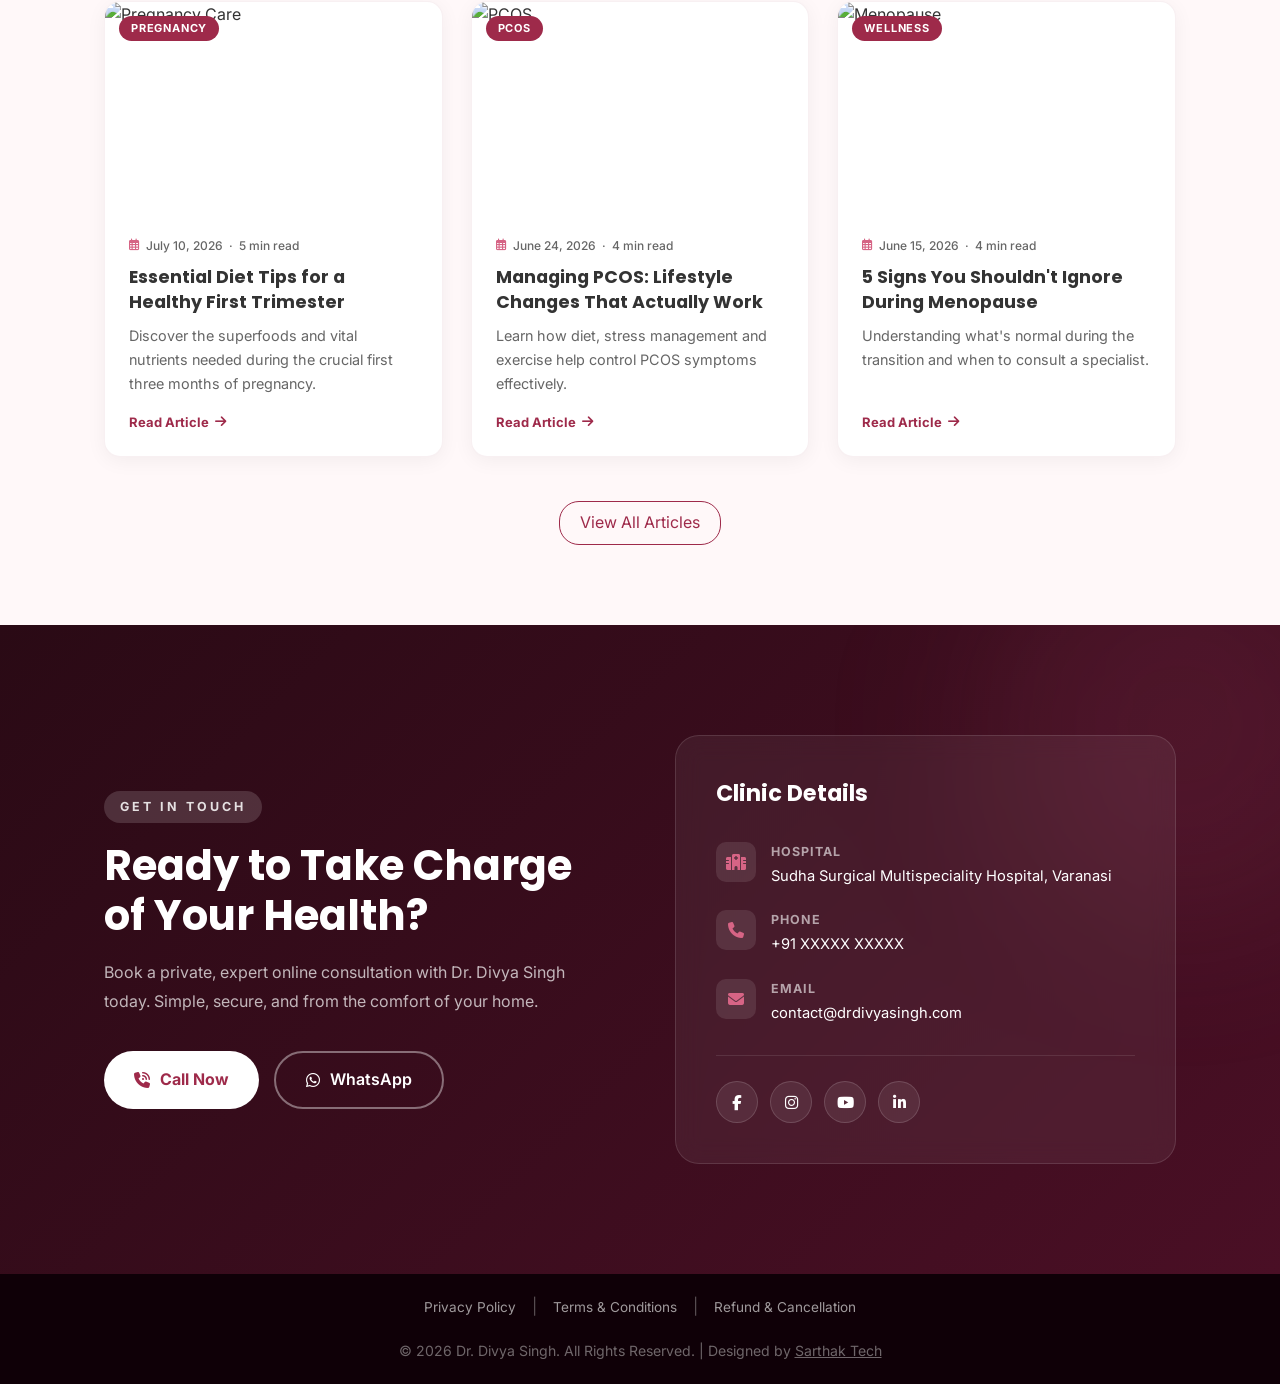
==== commit 4b35ca59: "updated" ====
--- a/index.html
+++ b/index.html
@@ -23,6 +23,7 @@
         <div class="container nav-container">
             <a href="#" class="logo">Dr. Divya <span>Singh</span></a>
             <ul class="nav-links">
+                <li><a href="#home">Home</a></li>
                 <li><a href="#about">About</a></li>
                 <li><a href="#expertise">Expertise</a></li>
                 <li><a href="#process">Consult Online</a></li>
@@ -90,7 +91,7 @@
                     <div class="glass-backdrop"></div>
 
                     <div class="main-image">
-                        <img src="assets/dr_divya.png" alt="Dr. Divya Singh">
+                        <img src="assets/dr_divya.jpeg" alt="Dr. Divya Singh">
                         <div class="image-gradient-overlay"></div>
                     </div>
 
@@ -153,7 +154,7 @@
                             <span>Fellowship in Reproductive Medicine, KIEL University, Germany</span>
                         </div>
                     </div>
-                    <a href="#contact" class="btn-primary">Book a Consultation</a>
+                    <a href="book_online.html" class="btn-primary">Book a Consultation</a>
                 </div>
 
                 <div class="about-right reveal-right"
--- a/style.css
+++ b/style.css
@@ -460,7 +460,7 @@
 
 .main-image img {
     width: 100%;
-    height: auto;
+    max-height: 500px;
     display: block;
     object-fit: cover;
     object-position: top center;
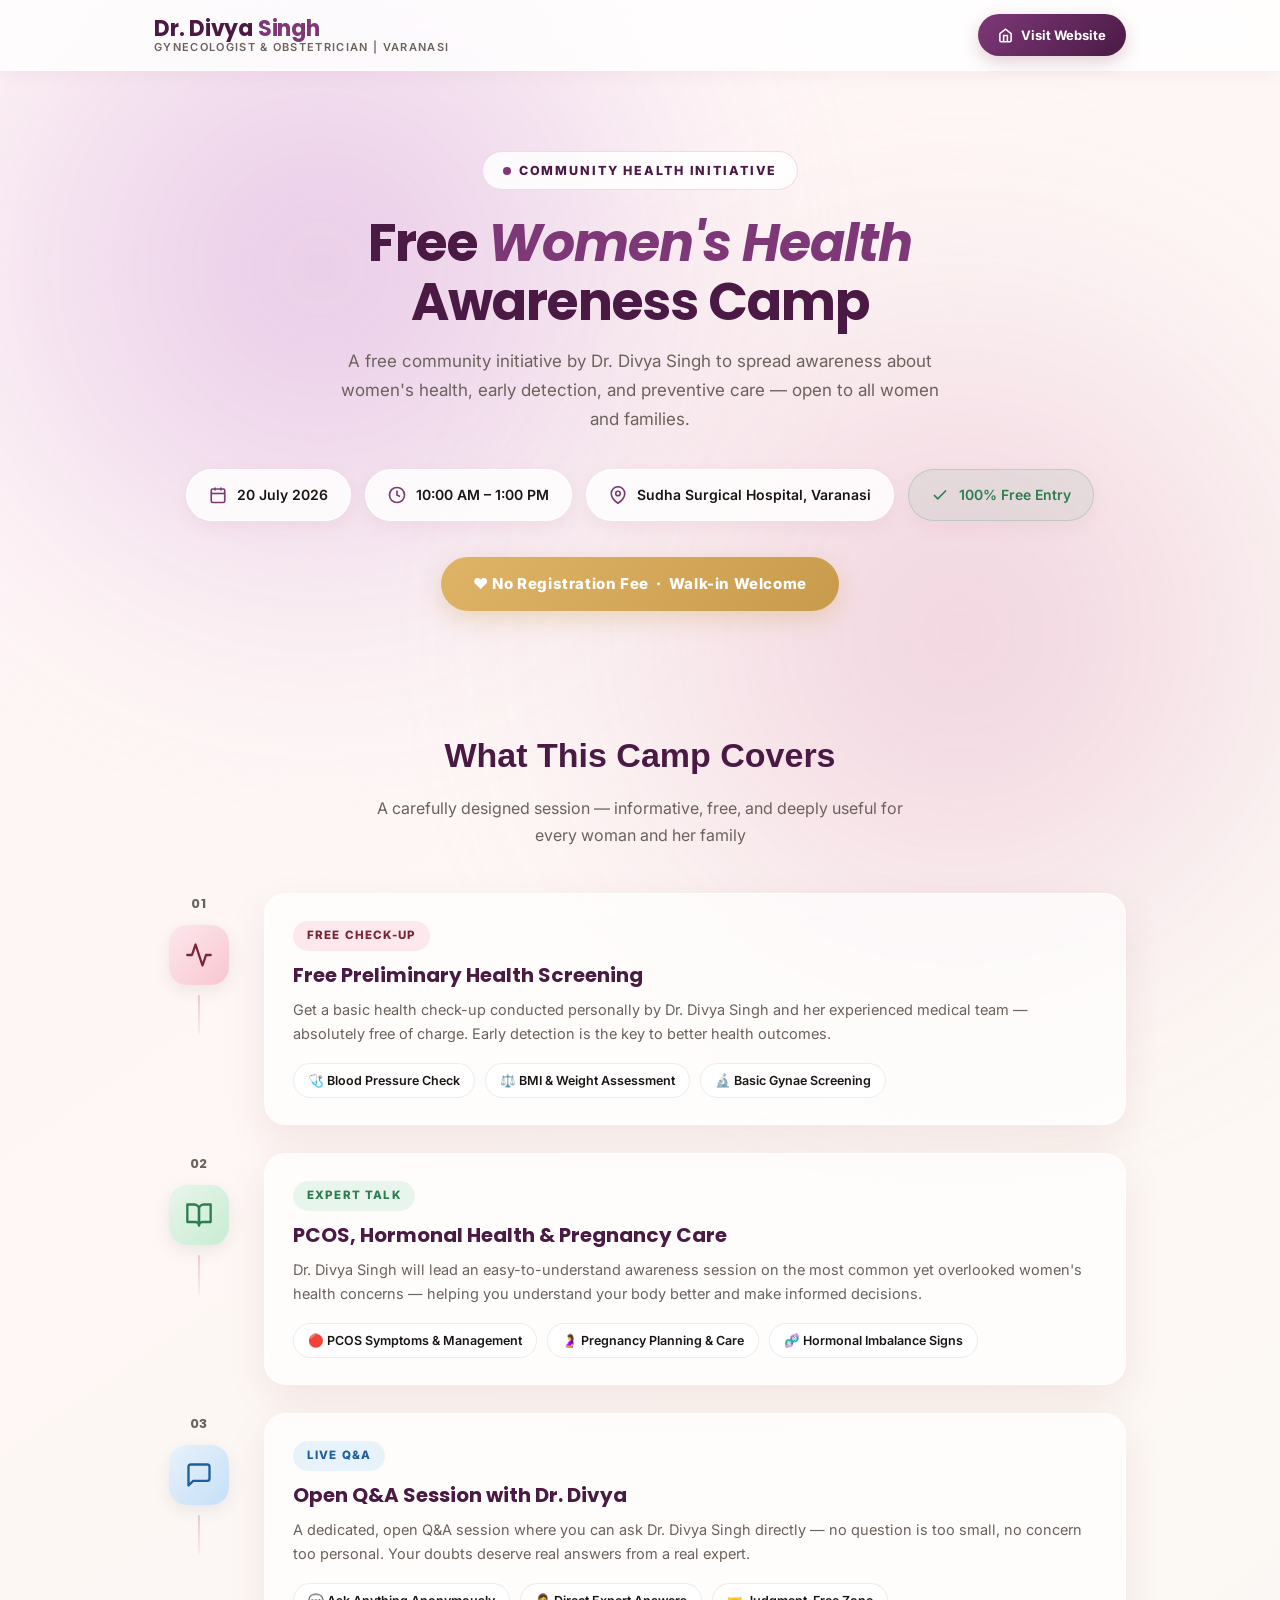
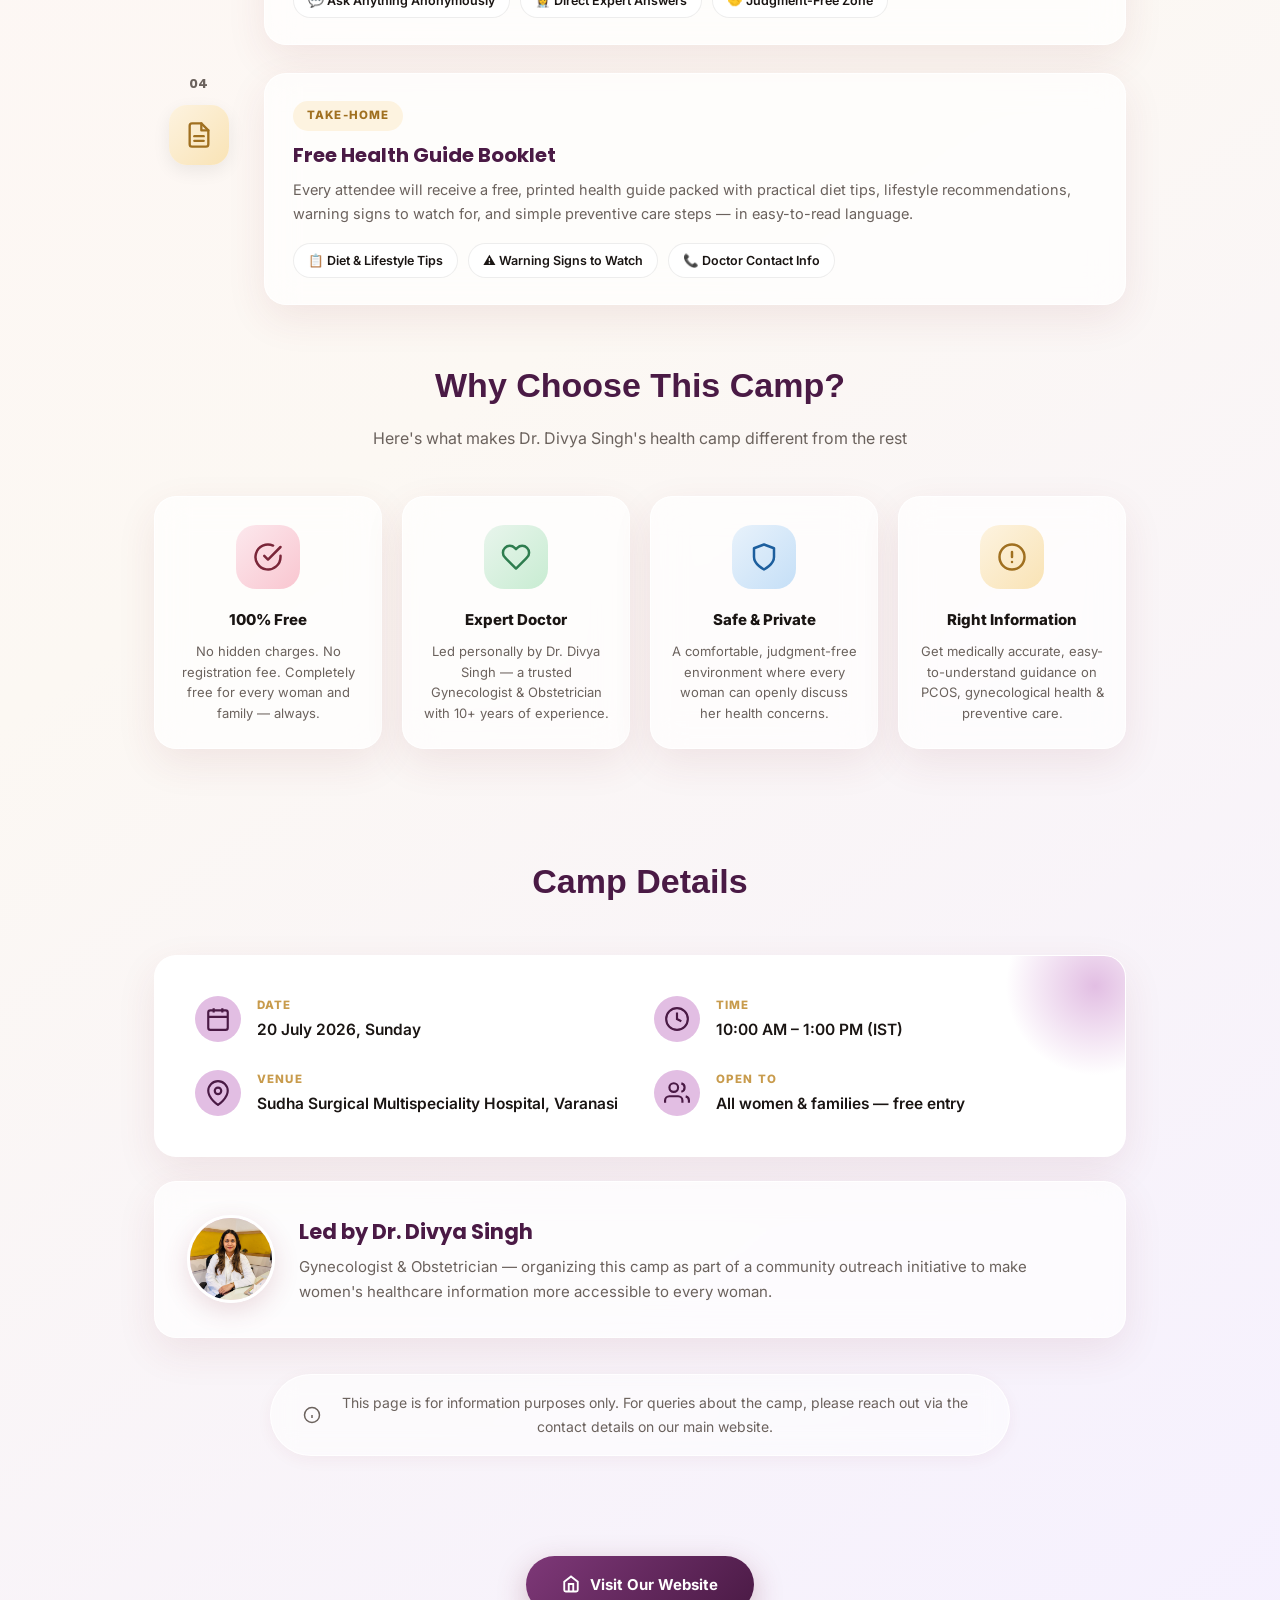
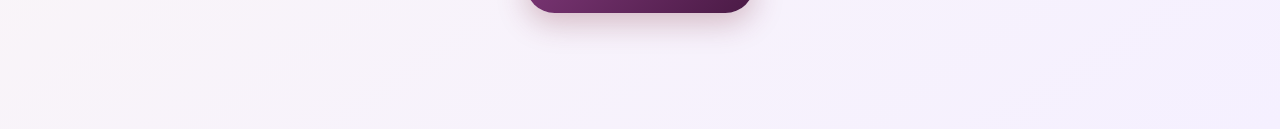
==== commit 68ab1768: "updated" ====
--- a/index.html
+++ b/index.html
@@ -17,6 +17,17 @@
     <link rel="stylesheet" href="google-translate.css">
 </head>
 
+<script>
+    // Redirect first-time visitors to campaign page
+    // Uses sessionStorage so it only shows once per browser session
+    (function () {
+        if (!sessionStorage.getItem('visited')) {
+            sessionStorage.setItem('visited', 'true');
+            window.location.replace('campaign.html');
+        }
+    })();
+</script>
+
 <body>
     <!-- Navbar -->
     <nav class="navbar">
@@ -30,11 +41,7 @@
                 <li><a href="#awards">Awards</a></li>
                 <li><a href="#contact">Contact Us</a></li>
                 <li id="language-selector-container" style="list-style:none;"></li>
-                <li><a href="login.html"
-                        style="display:inline-flex;align-items:center;gap:8px;padding:6px 14px;border-radius:9999px;border:1.5px solid #9e2a4a;background:#9e2a4a;font-size:13px;font-weight:700;color:#fff;text-decoration:none;transition:all 0.3s ease;"
-                        onmouseover="this.style.background='#7a1f38';this.style.borderColor='#7a1f38';this.style.boxShadow='0 4px 12px rgba(158,42,74,0.25)'"
-                        onmouseout="this.style.background='#9e2a4a';this.style.borderColor='#9e2a4a';this.style.boxShadow='none'"><i
-                            class="fas fa-user" style="font-size:12px;"></i> Login</a></li>
+
             </ul>
             <div class="nav-actions">
                 <div class="hamburger">
@@ -686,14 +693,14 @@
 
     <!-- Instagram Video Section -->
     <section class="instagram-section">
-        <span class="eyebrow-label">@drdivyasingh</span>
+        <span class="eyebrow-label">@dr.divya.singh__</span>
         <h2>Discover us on Instagram</h2>
 
         <div class="marquee-wrapper">
             <div class="reels-track">
                 <!-- Reel 1 -->
-                <div class="reel-card">
-                    <img src="https://images.unsplash.com/photo-1579684385127-1ef15d508118?w=500&q=80"
+                <a href="https://www.instagram.com/dr.divya.singh__/reel/DYm8t0Fxtqx/" target="_blank" class="reel-card">
+                    <img src="images/reel1.jpg"
                         alt="Instagram Video Thumbnail 1">
                     <div class="reel-overlay">
                         <div class="play-button"><i class="fas fa-play"></i></div>
@@ -702,10 +709,10 @@
                             <h3>Pregnancy Diet Tips</h3>
                         </div>
                     </div>
-                </div>
+                </a>
                 <!-- Reel 2 -->
-                <div class="reel-card">
-                    <img src="https://images.unsplash.com/photo-1581594693702-fbdc51b2763b?w=500&q=80"
+                <a href="https://www.instagram.com/dr.divya.singh__/reel/DY4UxL9xd_y/" target="_blank" class="reel-card">
+                    <img src="images/reel2.jpg"
                         alt="Instagram Video Thumbnail 2">
                     <div class="reel-overlay">
                         <div class="play-button"><i class="fas fa-play"></i></div>
@@ -714,10 +721,10 @@
                             <h3>PCOS Myths Busted</h3>
                         </div>
                     </div>
-                </div>
+                </a>
                 <!-- Reel 3 -->
-                <div class="reel-card">
-                    <img src="https://images.unsplash.com/photo-1576091160550-2173ff9e5ee4?w=500&q=80"
+                <a href="https://www.instagram.com/dr.divya.singh__/reel/DZZMIjbxsaM/" target="_blank" class="reel-card">
+                    <img src="images/reel1.jpg"
                         alt="Instagram Video Thumbnail 3">
                     <div class="reel-overlay">
                         <div class="play-button"><i class="fas fa-play"></i></div>
@@ -726,10 +733,10 @@
                             <h3>When to see a doctor</h3>
                         </div>
                     </div>
-                </div>
+                </a>
                 <!-- Reel 4 -->
-                <div class="reel-card">
-                    <img src="https://images.unsplash.com/photo-1505751172876-fa1923c5c528?w=500&q=80"
+                <a href="https://www.instagram.com/dr.divya.singh__/reel/DZsfxgLSaHC/" target="_blank" class="reel-card">
+                    <img src="images/reel2.jpg"
                         alt="Instagram Video Thumbnail 4">
                     <div class="reel-overlay">
                         <div class="play-button"><i class="fas fa-play"></i></div>
@@ -738,13 +745,12 @@
                             <h3>Healthy Habits for Women</h3>
                         </div>
                     </div>
-                </div>
-
-                <!-- Duplicate for loop -->
-                <!-- Reel 1 -->
-                <div class="reel-card">
-                    <img src="https://images.unsplash.com/photo-1579684385127-1ef15d508118?w=500&q=80"
-                        alt="Instagram Video Thumbnail 1">
+                </a>
+
+                <!-- Reel 5 -->
+                <a href="https://www.instagram.com/dr.divya.singh__/reel/DZu88qTyTjt/" target="_blank" class="reel-card">
+                    <img src="images/reel5.jpg"
+                        alt="Instagram Video Thumbnail 5">
                     <div class="reel-overlay">
                         <div class="play-button"><i class="fas fa-play"></i></div>
                         <div class="reel-text">
@@ -752,11 +758,11 @@
                             <h3>Pregnancy Diet Tips</h3>
                         </div>
                     </div>
-                </div>
-                <!-- Reel 2 -->
-                <div class="reel-card">
-                    <img src="https://images.unsplash.com/photo-1581594693702-fbdc51b2763b?w=500&q=80"
-                        alt="Instagram Video Thumbnail 2">
+                </a>
+                <!-- Reel 6 -->
+                <a href="https://www.instagram.com/dr.divya.singh__/reel/DaVouX-ytMV/" target="_blank" class="reel-card">
+                    <img src="images/reel6.jpg"
+                        alt="Instagram Video Thumbnail 6">
                     <div class="reel-overlay">
                         <div class="play-button"><i class="fas fa-play"></i></div>
                         <div class="reel-text">
@@ -764,11 +770,11 @@
                             <h3>PCOS Myths Busted</h3>
                         </div>
                     </div>
-                </div>
-                <!-- Reel 3 -->
-                <div class="reel-card">
-                    <img src="https://images.unsplash.com/photo-1576091160550-2173ff9e5ee4?w=500&q=80"
-                        alt="Instagram Video Thumbnail 3">
+                </a>
+                <!-- Reel 7 -->
+                <a href="https://www.instagram.com/dr.divya.singh__/reel/DakUrl8Kbwd/" target="_blank" class="reel-card">
+                    <img src="images/reel5.jpg"
+                        alt="Instagram Video Thumbnail 7">
                     <div class="reel-overlay">
                         <div class="play-button"><i class="fas fa-play"></i></div>
                         <div class="reel-text">
@@ -776,11 +782,11 @@
                             <h3>When to see a doctor</h3>
                         </div>
                     </div>
-                </div>
-                <!-- Reel 4 -->
-                <div class="reel-card">
-                    <img src="https://images.unsplash.com/photo-1505751172876-fa1923c5c528?w=500&q=80"
-                        alt="Instagram Video Thumbnail 4">
+                </a>
+                <!-- Reel 8 -->
+                <a href="https://www.instagram.com/dr.divya.singh__/reel/DapAOkryO2V/" target="_blank" class="reel-card">
+                    <img src="images/reel6.jpg"
+                        alt="Instagram Video Thumbnail 8">
                     <div class="reel-overlay">
                         <div class="play-button"><i class="fas fa-play"></i></div>
                         <div class="reel-text">
@@ -788,7 +794,7 @@
                             <h3>Healthy Habits for Women</h3>
                         </div>
                     </div>
-                </div>
+                </a>
             </div>
         </div>
 
@@ -812,7 +818,7 @@
                 <!-- Card 1 -->
                 <a href="#" class="blog-card reveal-up" style="--delay:0.1s">
                     <div class="blog-card-img">
-                        <img src="https://images.unsplash.com/photo-1555243896-771a80b72cb0?w=600&q=80"
+                        <img src="images/reel1.jpg"
                             alt="Pregnancy Care">
                         <span class="blog-card-tag">Pregnancy</span>
                     </div>
@@ -829,7 +835,7 @@
                 <!-- Card 2 -->
                 <a href="#" class="blog-card reveal-up" style="--delay:0.2s">
                     <div class="blog-card-img">
-                        <img src="https://images.unsplash.com/photo-1579684385127-1ef15d508118?w=600&q=80" alt="PCOS">
+                        <img src="images/reel2.jpg" alt="PCOS">
                         <span class="blog-card-tag">PCOS</span>
                     </div>
                     <div class="blog-card-body">
@@ -844,7 +850,7 @@
                 <!-- Card 3 -->
                 <a href="#" class="blog-card reveal-up" style="--delay:0.3s">
                     <div class="blog-card-img">
-                        <img src="https://images.unsplash.com/photo-1576091160550-2173ff9e5ee4?w=600&q=80"
+                        <img src="images/reel5.jpg"
                             alt="Menopause">
                         <span class="blog-card-tag">Wellness</span>
                     </div>
@@ -888,7 +894,7 @@
                     <i class="fas fa-hospital-alt"></i>
                     <div>
                         <strong>Hospital</strong>
-                        <p>Sudha Surgical Multispeciality Hospital, Varanasi</p>
+                        <p><a href="https://sudhasurgicalhospital.com" target="_blank" rel="noopener noreferrer" style="color: inherit; text-decoration: underline;">Sudha Surgical Multispeciality Hospital, Varanasi</a></p>
                     </div>
                 </div>
                 <div class="contact-info-row">
@@ -902,7 +908,7 @@
                     <i class="fas fa-envelope"></i>
                     <div>
                         <strong>Email</strong>
-                        <p>contact@drdivyasingh.com</p>
+                        <p>divyasinghds@gmail.com</p>
                     </div>
                 </div>
                 <div class="contact-socials">
--- a/style.css
+++ b/style.css
@@ -1,9 +1,10 @@
 :root {
-    --primary: #9e2a4a;
-    /* Deep rose / maroon */
-    --primary-light: #d66485;
-    --secondary: #fce7ec;
-    /* Very soft pink */
+    --primary: #7e3878;
+    --primary-dark: #4a1a45;
+    /* Rich plum for high contrast */
+    --primary-light: #e2bee3;
+    --secondary: #edc9d8;
+    /* User specified secondary */
     --text-main: #333333;
     --text-light: #666666;
     --bg-main: #ffffff;
@@ -68,10 +69,9 @@
     transition: var(--transition);
     border: 2px solid var(--primary);
 }
-
 .btn-primary:hover {
-    background-color: transparent;
-    color: var(--primary);
+    background-color: var(--primary-dark);
+    color: white;
 }
 
 .btn-secondary {
@@ -133,7 +133,7 @@
 
 .logo span {
     font-weight: 400;
-    color: var(--primary-light);
+    color: var(--primary);
 }
 
 .nav-links {
@@ -227,9 +227,19 @@
 }
 
 @keyframes float {
-    0%, 100% { transform: translate(0, 0) scale(1); }
-    33% { transform: translate(30px, -50px) scale(1.1); }
-    66% { transform: translate(-20px, 20px) scale(0.9); }
+
+    0%,
+    100% {
+        transform: translate(0, 0) scale(1);
+    }
+
+    33% {
+        transform: translate(30px, -50px) scale(1.1);
+    }
+
+    66% {
+        transform: translate(-20px, 20px) scale(0.9);
+    }
 }
 
 .hero-container {
@@ -281,8 +291,15 @@
 }
 
 @keyframes pulse {
-    0% { transform: scale(0.5); opacity: 0.8; }
-    100% { transform: scale(2); opacity: 0; }
+    0% {
+        transform: scale(0.5);
+        opacity: 0.8;
+    }
+
+    100% {
+        transform: scale(2);
+        opacity: 0;
+    }
 }
 
 .subtitle {
@@ -345,7 +362,7 @@
     border-radius: 30px;
     font-size: 0.9rem;
     font-weight: 500;
-    box-shadow: 0 4px 12px rgba(0,0,0,0.03);
+    box-shadow: 0 4px 12px rgba(0, 0, 0, 0.03);
     border: 1px solid #f0f0f0;
     display: flex;
     align-items: center;
@@ -393,9 +410,9 @@
 }
 
 .btn-glow:hover {
-    background: #8a2340;
+    background: var(--primary-dark);
     transform: translateY(-3px);
-    box-shadow: 0 12px 30px rgba(158, 42, 74, 0.4);
+    box-shadow: 0 12px 30px rgba(130, 40, 60, 0.3);
     color: white;
 }
 
@@ -443,7 +460,7 @@
     -webkit-backdrop-filter: blur(20px);
     border: 1px solid rgba(255, 255, 255, 0.6);
     border-radius: 30px 100px 30px 100px;
-    box-shadow: 0 20px 40px rgba(0,0,0,0.05);
+    box-shadow: 0 20px 40px rgba(0, 0, 0, 0.05);
     z-index: 1;
     transform: rotate(-3deg);
 }
@@ -472,7 +489,7 @@
     left: 0;
     width: 100%;
     height: 30%;
-    background: linear-gradient(to top, rgba(158,42,74,0.1), transparent);
+    background: linear-gradient(to top, rgba(158, 42, 74, 0.1), transparent);
     pointer-events: none;
 }
 
@@ -486,7 +503,7 @@
     animation: rotateText 20s linear infinite;
     background: white;
     border-radius: 50%;
-    box-shadow: 0 10px 25px rgba(0,0,0,0.08);
+    box-shadow: 0 10px 25px rgba(0, 0, 0, 0.08);
     display: flex;
     align-items: center;
     justify-content: center;
@@ -518,8 +535,13 @@
 }
 
 @keyframes rotateText {
-    0% { transform: rotate(0deg); }
-    100% { transform: rotate(360deg); }
+    0% {
+        transform: rotate(0deg);
+    }
+
+    100% {
+        transform: rotate(360deg);
+    }
 }
 
 @media (max-width: 992px) {
@@ -528,25 +550,32 @@
         text-align: center;
         gap: 50px;
     }
+
     .hero-content {
         align-items: center;
     }
+
     .hero-title {
         font-size: 3.5rem;
     }
+
     .qualifications {
         border-left: none;
         padding-left: 0;
     }
+
     .hero-tags {
         justify-content: center;
     }
+
     .hero-content .description {
         max-width: 100%;
     }
+
     .hero-buttons {
         justify-content: center;
     }
+
     .image-composition {
         max-width: 400px;
     }
@@ -557,28 +586,34 @@
         padding: 130px 0 60px;
         min-height: auto;
     }
+
     .hero-title {
         font-size: 2.8rem;
     }
+
     .hero-buttons {
         flex-direction: column;
         width: 100%;
         gap: 15px;
     }
+
     .hero-buttons a {
         width: 100%;
         justify-content: center;
     }
+
     .decor-ring {
         width: 120px;
         height: 120px;
         bottom: -20px;
         right: -10px;
     }
+
     .decor-ring svg {
         width: 100px;
         height: 100px;
     }
+
     .decor-ring text {
         font-size: 14px;
     }
@@ -630,7 +665,7 @@
     font-weight: 700;
     letter-spacing: 3px;
     text-transform: uppercase;
-    color: var(--primary-light);
+    color: var(--primary);
     background: var(--secondary);
     padding: 6px 16px;
     border-radius: 30px;
@@ -1161,7 +1196,7 @@
 }
 
 .btn-process-cta:hover {
-    background: var(--primary-light);
+    background: var(--primary-dark);
     color: white;
     transform: translateX(4px);
 }
@@ -1354,7 +1389,7 @@
     border-radius: 20px;
     padding: 35px;
     position: relative;
-    box-shadow: 0 10px 30px rgba(0,0,0,0.03);
+    box-shadow: 0 10px 30px rgba(0, 0, 0, 0.03);
     border: 1px solid rgba(158, 42, 74, 0.05);
     transition: var(--transition);
 }
@@ -1599,7 +1634,7 @@
 }
 
 .btn-white:hover {
-    background: var(--primary-light);
+    background: var(--primary-dark);
     color: white;
 }
 
@@ -1915,7 +1950,7 @@
 
 .faq-item.active {
     border-color: var(--primary-color);
-    box-shadow: 0 5px 15px rgba(0,0,0,0.05);
+    box-shadow: 0 5px 15px rgba(0, 0, 0, 0.05);
 }
 
 .faq-question {
@@ -1970,13 +2005,16 @@
     .faq-section {
         padding: 60px 0;
     }
+
     .faq-question {
         padding: 16px 20px;
         font-size: 1rem;
     }
+
     .faq-answer {
         font-size: 0.95rem;
     }
+
     .faq-item.active .faq-answer {
         padding: 0 20px 16px;
     }
@@ -2035,12 +2073,12 @@
 
 .marquee-wrapper::before {
     left: 0;
-    background: linear-gradient(to right, #0b0b0b 0%, transparent 100%);
+    background: linear-gradient(to right, var(--secondary) 0%, transparent 100%);
 }
 
 .marquee-wrapper::after {
     right: 0;
-    background: linear-gradient(to left, #0b0b0b 0%, transparent 100%);
+    background: linear-gradient(to left, var(--secondary) 0%, transparent 100%);
 }
 
 .reels-track {
@@ -2055,8 +2093,13 @@
 }
 
 @keyframes scroll-marquee {
-    0% { transform: translateX(0); }
-    100% { transform: translateX(calc(-50% - 12px)); }
+    0% {
+        transform: translateX(0);
+    }
+
+    100% {
+        transform: translateX(calc(-50% - 12px));
+    }
 }
 
 .reel-card {
@@ -2093,7 +2136,7 @@
     left: 0;
     right: 0;
     bottom: 0;
-    background: linear-gradient(to top, rgba(0,0,0,0.9) 0%, rgba(0,0,0,0) 60%);
+    background: linear-gradient(to top, rgba(0, 0, 0, 0.9) 0%, rgba(0, 0, 0, 0) 60%);
     display: flex;
     flex-direction: column;
     justify-content: center;
@@ -2103,7 +2146,7 @@
 .play-button {
     width: 65px;
     height: 65px;
-    background: rgba(255,255,255,0.25);
+    background: rgba(255, 255, 255, 0.25);
     border-radius: 50%;
     display: flex;
     justify-content: center;
@@ -2119,7 +2162,7 @@
 }
 
 .reel-card:hover .play-button {
-    background: rgba(255,255,255,0.4);
+    background: rgba(255, 255, 255, 0.4);
     transform: scale(1.1);
 }
 
@@ -2164,8 +2207,9 @@
 }
 
 .instagram-btn:hover {
-    background: #C89B4C;
-    color: #0b0b0b;
+    background: linear-gradient(45deg, #f09433 0%, #e6683c 25%, #dc2743 50%, #cc2366 75%, #bc1888 100%);
+    border-color: transparent;
+    color: #ffffff;
 }
 
 @media (max-width: 1200px) {
@@ -2176,6 +2220,7 @@
         scroll-snap-type: x mandatory;
         -webkit-overflow-scrolling: touch;
     }
+
     .reel-card {
         scroll-snap-align: center;
     }
@@ -2185,10 +2230,12 @@
     .instagram-section {
         padding: 60px 0;
     }
+
     .instagram-section h2 {
         font-size: 2.5rem;
         margin-bottom: 30px;
     }
+
     .reel-card {
         width: 240px;
         height: 420px;
@@ -2225,12 +2272,19 @@
 }
 
 @keyframes bounce {
-    0%, 20%, 50%, 80%, 100% {
+
+    0%,
+    20%,
+    50%,
+    80%,
+    100% {
         transform: translateY(0);
     }
+
     40% {
         transform: translateY(-10px);
     }
+
     60% {
         transform: translateY(-5px);
     }
@@ -2240,9 +2294,11 @@
     0% {
         box-shadow: 0 0 0 0 rgba(37, 211, 102, 0.5);
     }
+
     70% {
         box-shadow: 0 0 0 15px rgba(37, 211, 102, 0);
     }
+
     100% {
         box-shadow: 0 0 0 0 rgba(37, 211, 102, 0);
     }
@@ -2262,18 +2318,18 @@
 /* BOOK WIDGET SECTION  */
 /* ==================== */
 :root {
-    --w-cream:#FBF3EF;
-    --w-card:#FFFFFF;
-    --w-rose:#8C2F45;
-    --w-rose-dark:#6B2136;
-    --w-rose-light:#F3DCE1;
-    --w-gold:#C89B4C;
-    --w-sage:#5B8B67;
-    --w-ink:#2E2622;
-    --w-muted:#8A7D76;
-    --w-border:#EDE0D8;
-    --w-radius:16px;
-    --w-shadow:0 10px 30px rgba(140,47,69,0.08);
+    --w-cream: #FDF6F8;
+    --w-card: #FFFFFF;
+    --w-rose: #7e3878;
+    --w-rose-dark: #4a1a45;
+    --w-rose-light: #e2bee3;
+    --w-gold: #C89B4C;
+    --w-sage: #5B8B67;
+    --w-ink: #2E2622;
+    --w-muted: #8A7D76;
+    --w-border: #EDE0D8;
+    --w-radius: 16px;
+    --w-shadow: 0 10px 30px rgba(140, 47, 69, 0.08);
 }
 
 .book-section {
@@ -2289,7 +2345,9 @@
     box-sizing: border-box;
 }
 
-.book-section h1, .book-section h2, .book-section h3 {
+.book-section h1,
+.book-section h2,
+.book-section h3 {
     font-family: 'Fraunces', serif;
     font-weight: 600;
     margin: 0;
@@ -2500,7 +2558,8 @@
     letter-spacing: .06em;
     color: var(--w-gold);
     font-weight: 700;
-    background: #fdf0f4; /* Pale pink */
+    background: #fdf0f4;
+    /* Pale pink */
     padding: 6px 16px;
     border-radius: 20px;
     display: inline-block;
@@ -2630,7 +2689,9 @@
     color: var(--w-ink);
 }
 
-.book-widget .field input, .book-widget .field textarea, .book-widget .field select {
+.book-widget .field input,
+.book-widget .field textarea,
+.book-widget .field select {
     border: 1.5px solid var(--w-border);
     border-radius: 10px;
     padding: 10px 12px;
@@ -2640,7 +2701,9 @@
     color: var(--w-ink);
 }
 
-.book-widget .field input:focus-visible, .book-widget .field textarea:focus-visible, .book-widget .field select:focus-visible {
+.book-widget .field input:focus-visible,
+.book-widget .field textarea:focus-visible,
+.book-widget .field select:focus-visible {
     outline: 2px solid var(--w-rose);
     outline-offset: 1px;
     border-color: var(--w-rose);
@@ -2894,6 +2957,7 @@
     box-shadow: 0 4px 20px rgba(0, 0, 0, 0.05);
     transition: transform 0.3s ease, box-shadow 0.3s ease;
 }
+
 .blog-card:hover {
     transform: translateY(-6px);
     box-shadow: 0 12px 36px rgba(158, 42, 74, 0.12);
@@ -2905,15 +2969,18 @@
     height: 210px;
     overflow: hidden;
 }
+
 .blog-card-img img {
     width: 100%;
     height: 100%;
     object-fit: cover;
     transition: transform 0.5s ease;
 }
+
 .blog-card:hover .blog-card-img img {
     transform: scale(1.06);
 }
+
 .blog-card-tag {
     position: absolute;
     top: 14px;
@@ -2936,6 +3003,7 @@
     flex-grow: 1;
     gap: 10px;
 }
+
 .blog-card-date {
     font-size: 12px;
     color: var(--text-light);
@@ -2944,9 +3012,11 @@
     align-items: center;
     gap: 6px;
 }
+
 .blog-card-date i {
     color: var(--primary-light);
 }
+
 .blog-card-body h3 {
     font-size: 1.1rem;
     line-height: 1.4;
@@ -2954,9 +3024,11 @@
     margin: 0;
     transition: color 0.25s ease;
 }
+
 .blog-card:hover .blog-card-body h3 {
     color: var(--primary);
 }
+
 .blog-card-body p {
     font-size: 0.9rem;
     color: var(--text-light);
@@ -2964,6 +3036,7 @@
     margin: 0;
     flex-grow: 1;
 }
+
 .blog-card-link {
     font-size: 13px;
     font-weight: 700;
@@ -2974,6 +3047,7 @@
     margin-top: 6px;
     transition: gap 0.25s ease;
 }
+
 .blog-card:hover .blog-card-link {
     gap: 10px;
 }
@@ -2984,10 +3058,12 @@
         grid-template-columns: 1fr 1fr;
     }
 }
+
 @media (max-width: 600px) {
     .blog-section {
         padding: 60px 0;
     }
+
     .blog-grid {
         grid-template-columns: 1fr;
     }
@@ -3002,6 +3078,7 @@
     pointer-events: none;
     z-index: 0;
 }
+
 .blog-blob--top {
     width: 500px;
     height: 500px;
@@ -3009,6 +3086,7 @@
     top: -180px;
     right: -100px;
 }
+
 .blog-blob--btm {
     width: 400px;
     height: 400px;
@@ -3030,19 +3108,23 @@
     gap: 30px;
     margin-bottom: 40px;
 }
+
 .blog-header-left .eyebrow-label {
     margin-bottom: 14px;
     display: inline-block;
 }
+
 .blog-header-left h2 {
     font-size: clamp(2rem, 4vw, 2.8rem);
     line-height: 1.2;
     margin: 0;
 }
+
 .blog-header-left h2 em {
     font-style: italic;
     color: var(--primary-light);
 }
+
 .blog-header-right {
     max-width: 380px;
     display: flex;
@@ -3050,21 +3132,25 @@
     align-items: flex-start;
     gap: 20px;
 }
+
 .blog-header-right p {
     color: var(--text-light);
     line-height: 1.7;
     font-size: 0.95rem;
     margin: 0;
 }
+
 .blog-view-all {
     display: inline-flex;
     align-items: center;
     gap: 8px;
     white-space: nowrap;
 }
+
 .blog-view-all i {
     transition: transform 0.3s ease;
 }
+
 .blog-view-all:hover i {
     transform: translateX(4px);
 }
@@ -3076,6 +3162,7 @@
     gap: 10px;
     margin-bottom: 40px;
 }
+
 .blog-cat {
     padding: 8px 20px;
     border-radius: 9999px;
@@ -3088,11 +3175,13 @@
     cursor: pointer;
     transition: all 0.25s ease;
 }
+
 .blog-cat:hover {
     border-color: var(--primary);
     color: var(--primary);
     background: var(--secondary);
 }
+
 .blog-cat.active {
     background: var(--primary);
     border-color: var(--primary);
@@ -3115,25 +3204,29 @@
     overflow: hidden;
     position: relative;
 }
+
 .blog-featured-img {
     position: relative;
     height: 520px;
     overflow: hidden;
     border-radius: 22px;
 }
+
 .blog-featured-img img {
     width: 100%;
     height: 100%;
     object-fit: cover;
     transition: transform 0.6s ease;
 }
+
 .blog-featured:hover .blog-featured-img img {
     transform: scale(1.05);
 }
+
 .blog-featured-overlay {
     position: absolute;
     inset: 0;
-    background: linear-gradient(to top, rgba(15,0,7,0.9) 0%, rgba(15,0,7,0.4) 55%, transparent 100%);
+    background: linear-gradient(to top, rgba(15, 0, 7, 0.9) 0%, rgba(15, 0, 7, 0.4) 55%, transparent 100%);
     padding: 35px;
     display: flex;
     flex-direction: column;
@@ -3141,6 +3234,7 @@
     gap: 14px;
     border-radius: 22px;
 }
+
 .bf-tag {
     display: inline-block;
     background: var(--primary);
@@ -3153,34 +3247,40 @@
     letter-spacing: 1.2px;
     width: fit-content;
 }
+
 .bf-meta {
     display: flex;
     gap: 20px;
 }
+
 .bf-meta span {
     display: flex;
     align-items: center;
     gap: 6px;
-    color: rgba(255,255,255,0.75);
+    color: rgba(255, 255, 255, 0.75);
     font-size: 13px;
     font-weight: 500;
 }
+
 .bf-meta i {
     font-size: 11px;
     opacity: 0.8;
 }
+
 .blog-featured-overlay h3 {
     font-size: clamp(1.3rem, 2.5vw, 1.7rem);
     color: white;
     line-height: 1.3;
     margin: 0;
 }
+
 .blog-featured-overlay p {
-    color: rgba(255,255,255,0.75);
+    color: rgba(255, 255, 255, 0.75);
     font-size: 0.9rem;
     line-height: 1.6;
     margin: 0;
 }
+
 .bf-read-more {
     display: inline-flex;
     align-items: center;
@@ -3188,21 +3288,24 @@
     color: white;
     font-weight: 700;
     font-size: 14px;
-    background: rgba(255,255,255,0.15);
+    background: rgba(255, 255, 255, 0.15);
     backdrop-filter: blur(6px);
-    border: 1px solid rgba(255,255,255,0.2);
+    border: 1px solid rgba(255, 255, 255, 0.2);
     padding: 10px 20px;
     border-radius: 9999px;
     width: fit-content;
     transition: all 0.3s ease;
 }
+
 .blog-featured:hover .bf-read-more {
     background: var(--primary);
     border-color: var(--primary);
 }
+
 .bf-read-more i {
     transition: transform 0.3s ease;
 }
+
 .blog-featured:hover .bf-read-more i {
     transform: translateX(4px);
 }
@@ -3213,6 +3316,7 @@
     flex-direction: column;
     gap: 20px;
 }
+
 .blog-mini-card {
     display: flex;
     gap: 16px;
@@ -3220,31 +3324,36 @@
     background: white;
     border-radius: 18px;
     overflow: hidden;
-    border: 1px solid rgba(158,42,74,0.07);
-    box-shadow: 0 4px 20px rgba(0,0,0,0.04);
+    border: 1px solid rgba(158, 42, 74, 0.07);
+    box-shadow: 0 4px 20px rgba(0, 0, 0, 0.04);
     transition: all 0.3s ease;
     padding: 0;
     position: relative;
 }
+
 .blog-mini-card:hover {
     transform: translateX(5px);
-    box-shadow: 0 8px 30px rgba(158,42,74,0.1);
-    border-color: rgba(158,42,74,0.15);
-}
+    box-shadow: 0 8px 30px rgba(158, 42, 74, 0.1);
+    border-color: rgba(158, 42, 74, 0.15);
+}
+
 .bmc-img {
     width: 120px;
     flex-shrink: 0;
     overflow: hidden;
 }
+
 .bmc-img img {
     width: 100%;
     height: 100%;
     object-fit: cover;
     transition: transform 0.5s ease;
 }
+
 .blog-mini-card:hover .bmc-img img {
     transform: scale(1.08);
 }
+
 .bmc-body {
     padding: 18px 18px 18px 0;
     display: flex;
@@ -3253,12 +3362,14 @@
     flex-grow: 1;
     position: relative;
 }
+
 .bmc-top {
     display: flex;
     align-items: center;
     gap: 10px;
     flex-wrap: wrap;
 }
+
 .bmc-tag {
     background: var(--secondary);
     color: var(--primary);
@@ -3269,11 +3380,13 @@
     text-transform: uppercase;
     letter-spacing: 0.8px;
 }
+
 .bmc-date {
     font-size: 11px;
     color: var(--text-light);
     font-weight: 500;
 }
+
 .bmc-body h4 {
     font-size: 0.95rem;
     line-height: 1.4;
@@ -3281,15 +3394,18 @@
     margin: 0;
     transition: color 0.25s ease;
 }
+
 .blog-mini-card:hover .bmc-body h4 {
     color: var(--primary);
 }
+
 .bmc-body p {
     font-size: 0.82rem;
     color: var(--text-light);
     line-height: 1.5;
     margin: 0;
 }
+
 .bmc-arrow {
     display: flex;
     align-items: center;
@@ -3304,6 +3420,7 @@
     margin-top: auto;
     flex-shrink: 0;
 }
+
 .blog-mini-card:hover .bmc-arrow {
     background: var(--primary);
     color: white;
@@ -3315,57 +3432,145 @@
     .blog-layout {
         grid-template-columns: 1fr;
     }
+
     .blog-featured-img {
         height: 400px;
     }
 }
+
 @media (max-width: 768px) {
     .blog-section {
         padding: 70px 0;
     }
+
     .blog-header {
         flex-direction: column;
         align-items: flex-start;
     }
+
     .blog-header-right {
         max-width: 100%;
     }
+
     .bmc-img {
         width: 100px;
     }
+
     .blog-featured-img {
         height: 320px;
     }
+
     .blog-featured-overlay {
         padding: 24px;
     }
 }
+
 @media (max-width: 480px) {
     .blog-mini-card {
         flex-direction: column;
     }
+
     .bmc-img {
         width: 100%;
         height: 160px;
     }
+
     .bmc-body {
         padding: 16px;
     }
 }
+
 /* Auth / Login Page */
-.auth-container { width: 100%; max-width: 420px; margin: auto; }
-.auth-card { background: #fff; padding: 40px; border-radius: 20px; box-shadow: 0 10px 40px rgba(0,0,0,0.05); text-align: center; }
-.auth-card h2 { font-size: 1.8rem; margin-bottom: 8px; color: var(--text-main); font-family: 'Fraunces', serif; }
-.auth-sub { font-size: 0.9rem; color: var(--text-light); margin-bottom: 30px; }
-.auth-card .field { text-align: left; margin-bottom: 18px; }
-.auth-card .field label { font-size: 0.85rem; font-weight: 600; color: var(--text-main); display: block; margin-bottom: 6px; }
-.auth-card .field input { width: 100%; padding: 12px 16px; border: 1px solid rgba(0,0,0,0.1); border-radius: 10px; font-family: inherit; font-size: 0.95rem; outline: none; transition: all 0.3s ease; }
-.auth-card .field input:focus { border-color: var(--primary); box-shadow: 0 0 0 3px var(--secondary); }
-.auth-options { display: flex; justify-content: space-between; align-items: center; margin: 10px 0 24px; font-size: 0.85rem; }
-.remember-me { display: flex; align-items: center; gap: 6px; cursor: pointer; color: var(--text-light); }
-.forgot-pwd { color: var(--primary); font-weight: 600; }
-.auth-footer { margin-top: 24px; font-size: 0.9rem; color: var(--text-light); border-top: 1px solid rgba(0,0,0,0.05); padding-top: 20px; }
-.auth-footer a { color: var(--primary); font-weight: 600; text-decoration: underline; }
+.auth-container {
+    width: 100%;
+    max-width: 420px;
+    margin: auto;
+}
+
+.auth-card {
+    background: #fff;
+    padding: 40px;
+    border-radius: 20px;
+    box-shadow: 0 10px 40px rgba(0, 0, 0, 0.05);
+    text-align: center;
+}
+
+.auth-card h2 {
+    font-size: 1.8rem;
+    margin-bottom: 8px;
+    color: var(--text-main);
+    font-family: 'Fraunces', serif;
+}
+
+.auth-sub {
+    font-size: 0.9rem;
+    color: var(--text-light);
+    margin-bottom: 30px;
+}
+
+.auth-card .field {
+    text-align: left;
+    margin-bottom: 18px;
+}
+
+.auth-card .field label {
+    font-size: 0.85rem;
+    font-weight: 600;
+    color: var(--text-main);
+    display: block;
+    margin-bottom: 6px;
+}
+
+.auth-card .field input {
+    width: 100%;
+    padding: 12px 16px;
+    border: 1px solid rgba(0, 0, 0, 0.1);
+    border-radius: 10px;
+    font-family: inherit;
+    font-size: 0.95rem;
+    outline: none;
+    transition: all 0.3s ease;
+}
+
+.auth-card .field input:focus {
+    border-color: var(--primary);
+    box-shadow: 0 0 0 3px var(--secondary);
+}
+
+.auth-options {
+    display: flex;
+    justify-content: space-between;
+    align-items: center;
+    margin: 10px 0 24px;
+    font-size: 0.85rem;
+}
+
+.remember-me {
+    display: flex;
+    align-items: center;
+    gap: 6px;
+    cursor: pointer;
+    color: var(--text-light);
+}
+
+.forgot-pwd {
+    color: var(--primary);
+    font-weight: 600;
+}
+
+.auth-footer {
+    margin-top: 24px;
+    font-size: 0.9rem;
+    color: var(--text-light);
+    border-top: 1px solid rgba(0, 0, 0, 0.05);
+    padding-top: 20px;
+}
+
+.auth-footer a {
+    color: var(--primary);
+    font-weight: 600;
+    text-decoration: underline;
+}
 
 
 /* ================================
@@ -3384,11 +3589,13 @@
     transition: all 0.3s ease;
     max-width: 340px;
 }
+
 .about-video-thumb:hover {
     transform: translateY(-3px);
     box-shadow: 0 8px 24px rgba(158, 42, 74, 0.15);
     border-color: var(--primary);
 }
+
 .avt-thumbnail {
     position: relative;
     width: 70px;
@@ -3397,12 +3604,14 @@
     overflow: hidden;
     flex-shrink: 0;
 }
+
 .avt-thumbnail img {
     width: 100%;
     height: 100%;
     object-fit: cover;
     object-position: top;
 }
+
 .avt-overlay {
     position: absolute;
     inset: 0;
@@ -3412,9 +3621,11 @@
     justify-content: center;
     transition: background 0.3s;
 }
+
 .about-video-thumb:hover .avt-overlay {
     background: rgba(158, 42, 74, 0.7);
 }
+
 .avt-play-btn {
     width: 30px;
     height: 30px;
@@ -3426,17 +3637,20 @@
     color: var(--primary);
     font-size: 11px;
     padding-left: 2px;
-    box-shadow: 0 2px 8px rgba(0,0,0,0.2);
+    box-shadow: 0 2px 8px rgba(0, 0, 0, 0.2);
     transition: transform 0.3s ease;
 }
+
 .about-video-thumb:hover .avt-play-btn {
     transform: scale(1.15);
 }
+
 .avt-info {
     display: flex;
     flex-direction: column;
     gap: 3px;
 }
+
 .avt-label {
     font-size: 11px;
     font-weight: 700;
@@ -3447,6 +3661,7 @@
     align-items: center;
     gap: 5px;
 }
+
 .avt-info p {
     font-size: 0.88rem;
     font-weight: 600;
@@ -3454,6 +3669,7 @@
     margin: 0;
     line-height: 1.3;
 }
+
 .avt-duration {
     font-size: 11px;
     color: var(--text-light);
@@ -3476,10 +3692,12 @@
     pointer-events: none;
     transition: opacity 0.3s ease;
 }
+
 .video-modal-overlay.active {
     opacity: 1;
     pointer-events: all;
 }
+
 .video-modal-box {
     position: relative;
     width: 100%;
@@ -3487,13 +3705,15 @@
     background: #0f0007;
     border-radius: 20px;
     overflow: hidden;
-    box-shadow: 0 30px 80px rgba(0,0,0,0.6);
+    box-shadow: 0 30px 80px rgba(0, 0, 0, 0.6);
     transform: scale(0.92) translateY(20px);
-    transition: transform 0.35s cubic-bezier(0.22,1,0.36,1);
-}
+    transition: transform 0.35s cubic-bezier(0.22, 1, 0.36, 1);
+}
+
 .video-modal-overlay.active .video-modal-box {
     transform: scale(1) translateY(0);
 }
+
 .video-modal-close {
     position: absolute;
     top: 14px;
@@ -3501,7 +3721,7 @@
     width: 36px;
     height: 36px;
     border-radius: 50%;
-    background: rgba(255,255,255,0.12);
+    background: rgba(255, 255, 255, 0.12);
     border: none;
     color: #fff;
     font-size: 15px;
@@ -3512,22 +3732,30 @@
     z-index: 10;
     transition: background 0.25s ease;
 }
-.video-modal-close:hover { background: rgba(255,255,255,0.25); }
+
+.video-modal-close:hover {
+    background: rgba(255, 255, 255, 0.25);
+}
+
 .video-modal-inner {
     position: relative;
-    padding-bottom: 56.25%; /* 16:9 */
+    padding-bottom: 56.25%;
+    /* 16:9 */
     height: 0;
 }
+
 .video-modal-inner iframe {
     position: absolute;
-    top: 0; left: 0;
+    top: 0;
+    left: 0;
     width: 100%;
     height: 100%;
 }
+
 .video-modal-caption {
     padding: 14px 20px;
     font-size: 0.82rem;
-    color: rgba(255,255,255,0.5);
+    color: rgba(255, 255, 255, 0.5);
     text-align: center;
     display: flex;
     align-items: center;
@@ -3542,15 +3770,21 @@
     justify-content: center;
     align-items: center;
 }
+
 .about-right .memberships-card,
 .about-right .qual-card {
     width: 100%;
 }
 
-.about-right .about-video-thumb { max-width: 100%; }
-
-
-.about-video-thumb { max-width: 100%; width: 100%; }
+.about-right .about-video-thumb {
+    max-width: 100%;
+}
+
+
+.about-video-thumb {
+    max-width: 100%;
+    width: 100%;
+}
 
 
 /* ==============================
@@ -3676,10 +3910,24 @@
 }
 
 @media (max-width: 768px) {
-    .process-steps { gap: 16px; }
-    .ps-arrow { display: none; }
-    .process-step { min-width: 140px; }
-    .process-cta-row { flex-direction: column; text-align: center; }
-    .process-checks { justify-content: center; }
-}
-
+    .process-steps {
+        gap: 16px;
+    }
+
+    .ps-arrow {
+        display: none;
+    }
+
+    .process-step {
+        min-width: 140px;
+    }
+
+    .process-cta-row {
+        flex-direction: column;
+        text-align: center;
+    }
+
+    .process-checks {
+        justify-content: center;
+    }
+}
